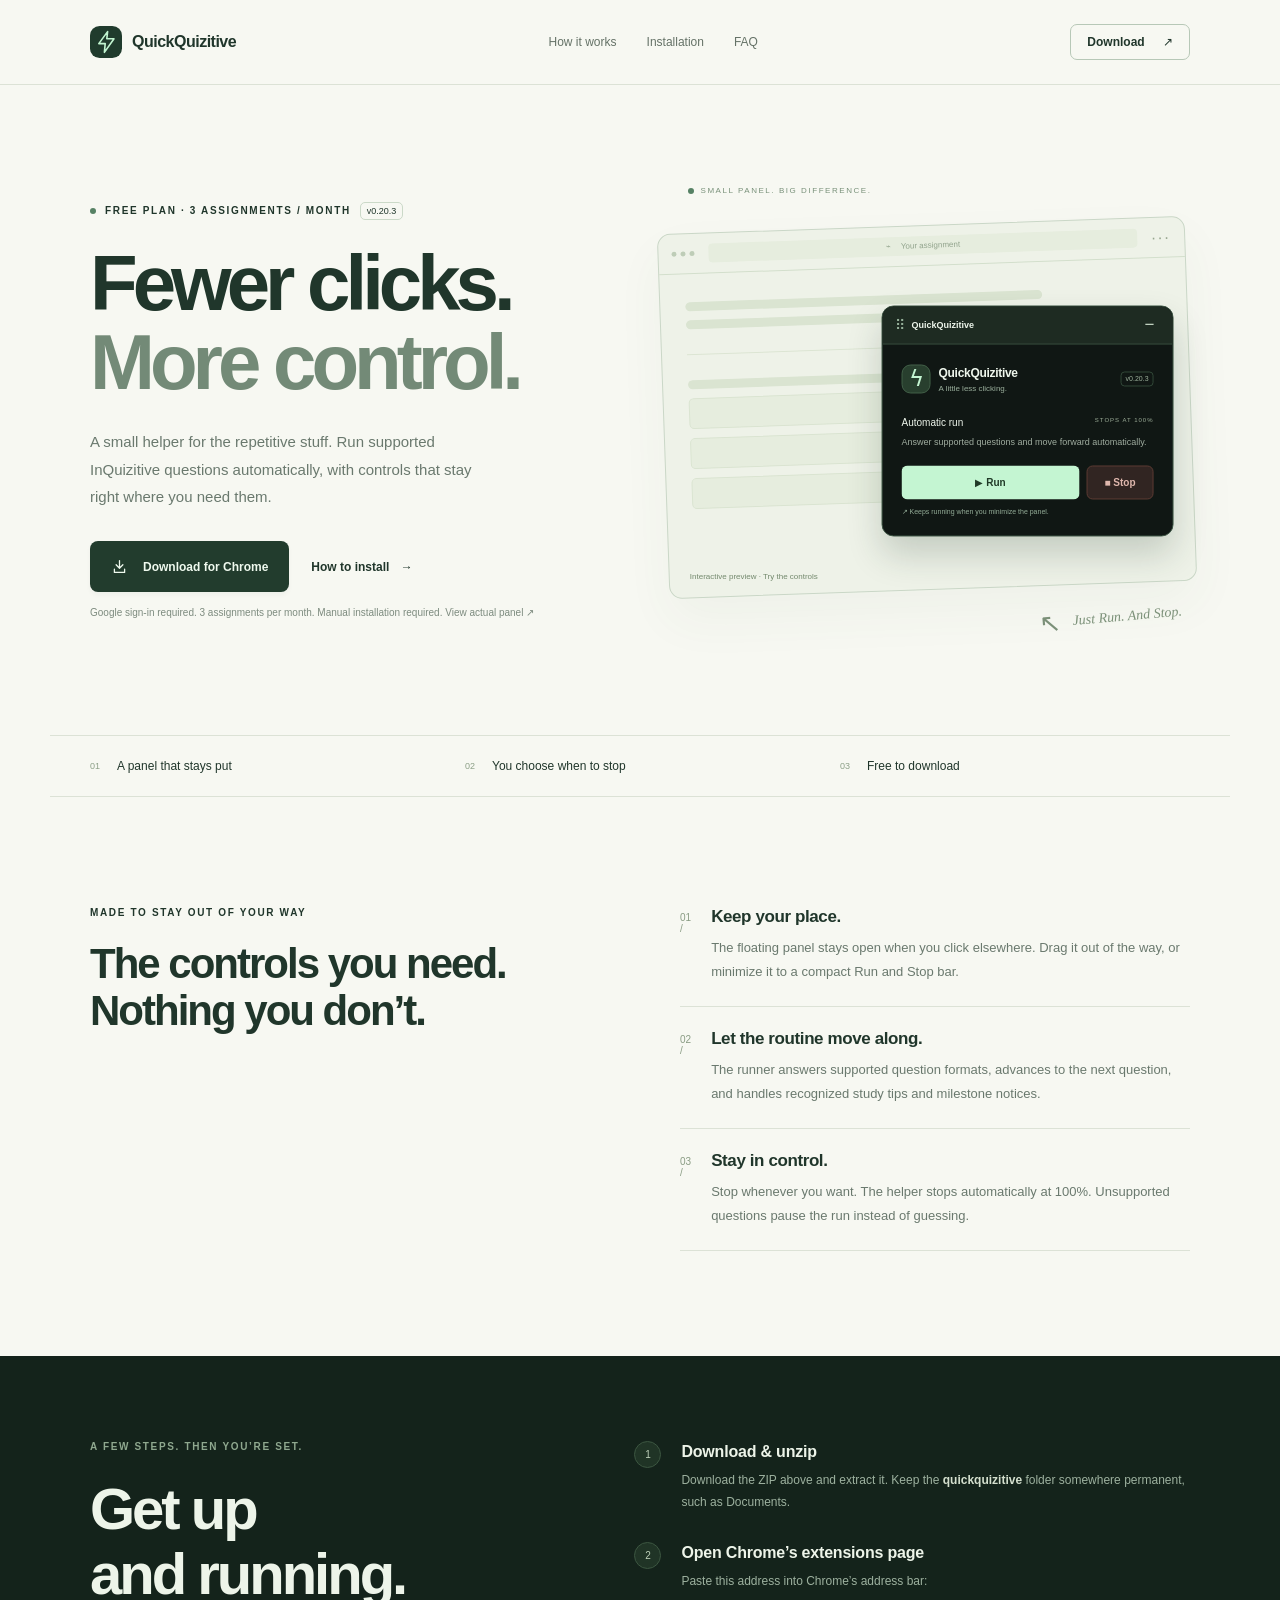
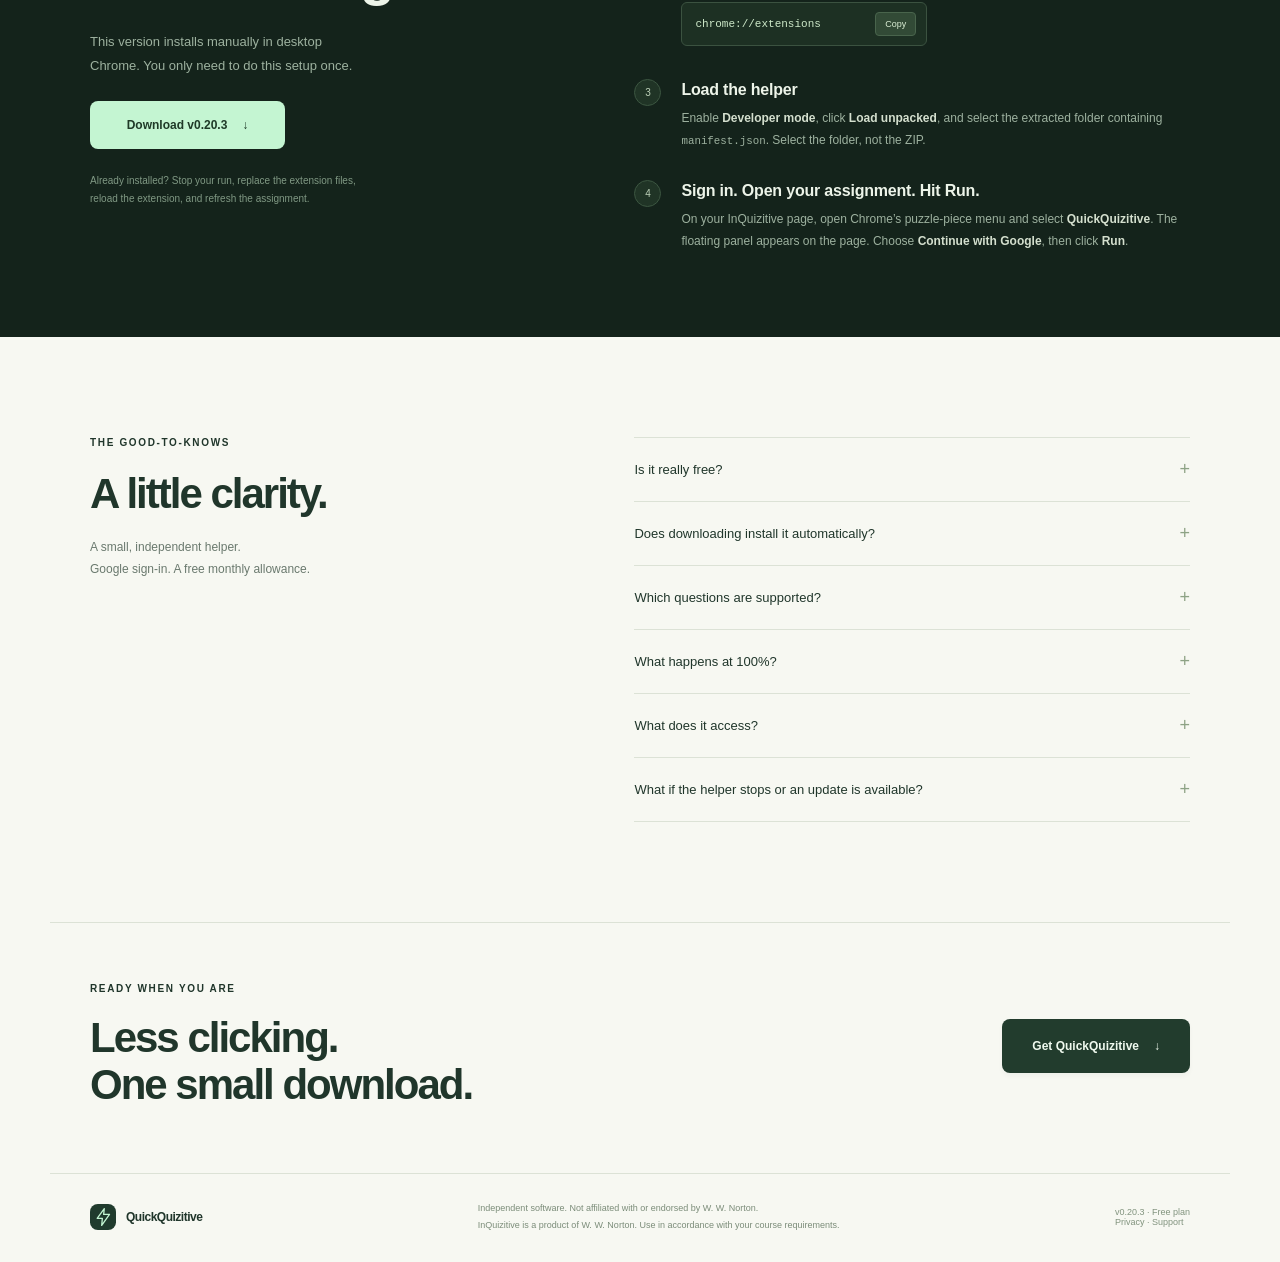
==== index.html @ c3310c5f "Release QuickQuizitive v0.20.3 Add validated ordering-question support, including shuffled IDs, repe" ====
<!doctype html>
<html lang="en">
<head>
<meta charset="utf-8"><meta name="viewport" content="width=device-width,initial-scale=1">
<title>QuickQuizitive — Fewer clicks. More control.</title>
<meta name="description" content="A free Chrome extension with a movable Run and Stop panel for supported InQuizitive questions. Download QuickQuizitive and follow the installation guide.">
<link rel="icon" href="mark.svg" type="image/svg+xml"><link rel="stylesheet" href="style.css"><script src="app.js" defer></script>
</head>
<body>
<header class="nav-wrap"><nav class="nav" aria-label="Main navigation"><a class="brand" href="#"><img src="mark.svg" width="32" height="32" alt=""><span>QuickQuizitive</span></a><div class="nav-links"><a href="#how-it-works">How it works</a><a href="#install">Installation</a><a href="#faq">FAQ</a></div><a class="nav-download" href="quickquizitive-v0.20.3.zip" download>Download <span aria-hidden="true">↗</span></a></nav></header>
<main>
<section class="hero shell">
<div class="hero-copy"><div class="eyebrow"><span class="dot"></span> FREE PLAN · 3 ASSIGNMENTS / MONTH <span class="pill">v0.20.3</span></div><h1>Fewer clicks.<br><span>More control.</span></h1><p class="lead">A small helper for the repetitive stuff. Run supported InQuizitive questions automatically, with controls that stay right where you need them.</p><div class="hero-actions"><a class="button dark" href="quickquizitive-v0.20.3.zip" download><svg viewBox="0 0 20 20" aria-hidden="true"><path d="M10 3v9m-4-4 4 4 4-4M4 13v4h12v-4"/></svg>Download for Chrome</a><a class="text-link" href="#install">How to install <span aria-hidden="true">→</span></a></div><p class="micro">Google sign-in required. 3 assignments per month. Manual installation required. <a href="helper-panel.png" target="_blank" rel="noopener">View actual panel ↗</a></p></div>
<div class="hero-art"><div class="orbit-label"><span class="dot"></span> SMALL PANEL. BIG DIFFERENCE.</div><div class="browser-demo"><div class="browser-bar"><div class="traffic"><i></i><i></i><i></i></div><div class="address"><span aria-hidden="true">⌁</span> Your assignment</div><span class="browser-menu" aria-hidden="true">···</span></div><div class="demo-page" aria-hidden="true"><span class="skeleton wide"></span><span class="skeleton short"></span><div class="demo-rule"></div><span class="skeleton mid"></span><div class="answer-line"></div><div class="answer-line"></div><div class="answer-line short-answer"></div></div><section class="helper-demo" aria-label="Interactive interface preview"><div class="helper-bar"><span class="grip" aria-hidden="true">⠿</span><span>QuickQuizitive</span><button id="demo-minimize" aria-label="Minimize preview" aria-expanded="true">−</button></div><div class="demo-content"><div class="helper-brand"><span class="lightning" aria-hidden="true">ϟ</span><div><strong>QuickQuizitive</strong><small>A little less clicking.</small></div><span class="demo-version">v0.20.3</span></div><div class="demo-detail"><div class="helper-label">Automatic run <span>STOPS AT 100%</span></div><p>Answer supported questions and move forward automatically.</p></div><div class="demo-buttons"><button id="demo-run">▶ Run</button><button id="demo-stop">■ Stop</button></div><p class="demo-detail helper-note">↗ Keeps running when you minimize the panel.</p></div></section><div class="demo-caption" id="demo-message" role="status" aria-live="polite">Interactive preview · Try the controls</div></div><div class="annotation"><span aria-hidden="true">↖</span> Just Run. And Stop.</div></div>
</section>
<section class="benefit-strip shell" aria-label="At a glance"><div><span>01</span> A panel that stays put</div><div><span>02</span> You choose when to stop</div><div><span>03</span> Free to download</div></section>
<section class="story shell" id="how-it-works"><div class="section-intro"><p class="eyebrow">MADE TO STAY OUT OF YOUR WAY</p><h2>The controls you need.<br>Nothing you don’t.</h2></div><div class="feature-list"><article><div class="feature-num">01 /</div><div><h3>Keep your place.</h3><p>The floating panel stays open when you click elsewhere. Drag it out of the way, or minimize it to a compact Run and Stop bar.</p></div></article><article><div class="feature-num">02 /</div><div><h3>Let the routine move along.</h3><p>The runner answers supported question formats, advances to the next question, and handles recognized study tips and milestone notices.</p></div></article><article><div class="feature-num">03 /</div><div><h3>Stay in control.</h3><p>Stop whenever you want. The helper stops automatically at 100%. Unsupported questions pause the run instead of guessing.</p></div></article></div></section>
<section class="install-band" id="install"><div class="shell install-layout"><div class="install-intro"><p class="eyebrow">A FEW STEPS. THEN YOU’RE SET.</p><h2>Get up<br>and running.</h2><p>This version installs manually in desktop Chrome. You only need to do this setup once.</p><a class="button mint" href="quickquizitive-v0.20.3.zip" download>Download v0.20.3 <span aria-hidden="true">↓</span></a><div class="install-note">Already installed? Stop your run, replace the extension files, reload the extension, and refresh the assignment.</div></div><ol class="steps"><li><span class="step-number">1</span><div><h3>Download & unzip</h3><p>Download the ZIP above and extract it. Keep the <strong>quickquizitive</strong> folder somewhere permanent, such as Documents.</p></div></li><li><span class="step-number">2</span><div><h3>Open Chrome’s extensions page</h3><p>Paste this address into Chrome’s address bar:</p><div class="copy-field"><code>chrome://extensions</code><button id="copy-address" aria-label="Copy Chrome extensions address">Copy</button></div><span id="copy-result" class="copy-result" role="status" aria-live="polite"></span></div></li><li><span class="step-number">3</span><div><h3>Load the helper</h3><p>Enable <strong>Developer mode</strong>, click <strong>Load unpacked</strong>, and select the extracted folder containing <code>manifest.json</code>. Select the folder, not the ZIP.</p></div></li><li><span class="step-number">4</span><div><h3>Sign in. Open your assignment. Hit Run.</h3><p>On your InQuizitive page, open Chrome’s puzzle-piece menu and select <strong>QuickQuizitive</strong>. The floating panel appears on the page. Choose <strong>Continue with Google</strong>, then click <strong>Run</strong>.</p></div></li></ol></div></section>
<section class="faq shell" id="faq"><div><p class="eyebrow">THE GOOD-TO-KNOWS</p><h2>A little clarity.</h2><p class="faq-aside">A small, independent helper.<br>Google sign-in. A free monthly allowance.</p></div><div class="faq-items"><details><summary>Is it really free?<span>+</span></summary><p>The free plan includes 3 distinct assignments per UTC calendar month. Sign in with Google to use it. Restarting the same authorized assignment within that month does not consume another use. No AI API key is required.</p></details><details><summary>Does downloading install it automatically?<span>+</span></summary><p>No. This is a manual installation, not a Chrome Web Store listing. Follow the four steps above. Downloading the ZIP alone does not install or run it.</p></details><details><summary>Which questions are supported?<span>+</span></summary><p>The helper supports observed multiple-choice, True/False, dropdown, correct/incorrect card, matching, image-hotspot, passage-selection, and ordering formats. It has been tested on parts of two InQuizitive assignments; compatibility with every course or activity is not guaranteed. Unsupported formats stop the run.</p></details><details><summary>What happens at 100%?<span>+</span></summary><p>The runner stops automatically when the assignment displays 100%. Starting an already-completed assignment does not consume an allowance.</p></details><details><summary>What does it access?<span>+</span></summary><p>The extension reads question data and uses controls on the active InQuizitive page. It does not send course content to an external AI service, directly modify scores, or alter recorded timing. Google and Supabase handle sign-in and assignment allowances. Only account/session information and assignment identifiers are needed by the backend; Norton passwords and question content are not sent to it. See our <a href="privacy.html">privacy policy</a>.</p></details><details><summary>What if the helper stops or an update is available?<span>+</span></summary><p>Unsupported questions, unfamiliar dialogs, lost points, or a progress timeout stop the runner. You can continue manually. The panel checks for new releases and links to the download page. ZIP updates remain manual: download the new package, replace the extension files, reload QuickQuizitive at <code>chrome://extensions</code>, and refresh the assignment.</p></details></div></section>
<section class="closing shell"><div><p class="eyebrow">READY WHEN YOU ARE</p><h2>Less clicking.<br>One small download.</h2></div><a class="button dark" href="quickquizitive-v0.20.3.zip" download>Get QuickQuizitive <span aria-hidden="true">↓</span></a></section>
</main>
<footer class="footer shell"><a class="brand" href="#"><img src="mark.svg" width="26" height="26" alt=""><span>QuickQuizitive</span></a><p>Independent software. Not affiliated with or endorsed by W. W. Norton.<br>InQuizitive is a product of W. W. Norton. Use in accordance with your course requirements.</p><span>v0.20.3 · Free plan<br><a href="privacy.html">Privacy</a> · <a href="support.html">Support</a></span></footer>
</body></html>
---- style.css ----
:root{--paper:#f7f8f2;--ink:#20362b;--muted:#6a796e;--mint:#c4f5d2;--line:#dce2d6;--night:#14231b;font-family:-apple-system,BlinkMacSystemFont,"Segoe UI",sans-serif;font-synthesis:none;color:var(--ink);background:var(--paper);scroll-behavior:smooth}*{box-sizing:border-box}body{margin:0}a{color:inherit;text-decoration:none}button{font:inherit}button,a,summary{-webkit-tap-highlight-color:transparent}button:focus-visible,a:focus-visible,summary:focus-visible{outline:3px solid #529a70;outline-offset:5px}button{cursor:pointer}h1,h2,h3,p{margin:0}img{max-width:100%}.shell{max-width:1180px;padding-left:40px;padding-right:40px;margin:auto}.nav-wrap{border-bottom:1px solid var(--line)}.nav{max-width:1180px;margin:auto;padding:24px 40px;display:flex;align-items:center;justify-content:space-between;gap:28px}.brand{display:flex;align-items:center;gap:10px;font-size:16px;font-weight:650;letter-spacing:-.5px}.nav-links{display:flex;gap:30px;font-size:12px;color:#657267}.nav-links a:hover{color:var(--ink)}.nav-download{font-size:12px;font-weight:600;border:1px solid #b7c8b7;border-radius:7px;padding:10px 16px}.nav-download span{padding-left:15px}.hero{display:grid;grid-template-columns:1fr 1fr;gap:45px;padding-top:85px;padding-bottom:85px;align-items:center;min-height:650px}.eyebrow{font-size:10px;font-weight:650;letter-spacing:1.65px;display:flex;gap:9px;align-items:center}.dot{width:6px;height:6px;background:#568164;border-radius:50%;display:inline-block;flex-shrink:0}.pill{letter-spacing:0;font-size:9px;border:1px solid #cbd9c8;padding:3px 6px;border-radius:5px;font-weight:500}h1{font-size:clamp(55px,6.1vw,78px);line-height:1.02;letter-spacing:-5px;font-weight:570;margin-top:24px}h1>span{color:#738a77}.lead{font-size:15px;color:var(--muted);line-height:1.85;max-width:390px;margin-top:25px}.hero-actions{display:flex;align-items:center;gap:22px;flex-wrap:wrap;margin-top:30px}.button{display:inline-flex;justify-content:center;align-items:center;gap:15px;padding:17px 21px;border-radius:8px;font-size:12px;font-weight:600;transition:transform .15s,background .15s;white-space:nowrap}.button:hover{transform:translateY(-2px)}.dark{background:#223c2d;color:#eff9ee;box-shadow:0 3px 5px #1c392a0a}.dark:hover{background:#34543f}.mint{background:var(--mint);color:#1f3a28}.mint:hover{background:#deffe7}.button svg{width:17px;height:17px;fill:none;stroke:currentColor;stroke-width:1.5;stroke-linecap:round;stroke-linejoin:round}.text-link{font-size:12px;font-weight:550}.text-link span{margin-left:8px}.micro{font-size:10px;color:#7d8b7f;margin-top:15px}.hero-art{position:relative;padding:39px 0 44px}.orbit-label{font-size:8px;letter-spacing:1.55px;display:flex;align-items:center;gap:7px;position:absolute;top:0;left:25px;color:#79917a}.browser-demo{height:365px;border:1px solid #cad7c7;border-radius:13px;background:#eef2e8;position:relative;box-shadow:0 22px 50px #45623d0c;transform:rotate(-2deg)}.browser-bar{height:40px;border-bottom:1px solid #d3dfcc;display:flex;align-items:center;padding:0 13px;gap:14px}.traffic{display:flex;gap:4px}.traffic i{width:5px;height:5px;border-radius:50%;background:#becdb7}.address{font-size:8px;color:#91a38c;background:#e6edde;padding:5px 30px;border-radius:4px;flex:1;text-align:center}.address span{margin-right:8px}.browser-menu{color:#96a58e;letter-spacing:2px}.demo-page{padding:28px 25px}.skeleton{display:block;height:9px;border-radius:5px;background:#dae4d1;margin-bottom:9px}.wide{width:75%}.short{width:45%}.mid{width:65%}.demo-rule{height:1px;background:#dce5d3;margin:25px 0}.answer-line{height:31px;width:90%;border:1px solid #dae4d1;background:#e6edde;border-radius:5px;margin-top:9px}.short-answer{width:68%}.helper-demo{position:absolute;top:83px;right:17px;width:292px;background:#101714;border:1px solid #3e5645;border-radius:12px;color:#eef6ec;box-shadow:0 18px 35px #1c352633;transform:rotate(2deg);overflow:hidden;transition:width .2s}.helper-bar{display:flex;align-items:center;gap:7px;padding:9px 12px;font-size:9px;background:#1e2b22;border-bottom:1px solid #34483a}.grip{color:#94ae98;font-size:14px}.helper-bar>span:nth-child(2){flex:1;font-weight:550}.helper-bar button{background:none;border:0;color:#c7d8c7;font-size:17px;line-height:1}.demo-content{padding:19px}.helper-brand{display:flex;align-items:center;gap:8px}.lightning{font-size:23px;font-style:italic;display:grid;place-items:center;width:29px;height:29px;border:1px solid #426048;background:#283f2e;color:var(--mint);border-radius:9px}.helper-brand strong{font-size:12px;letter-spacing:-.3px}.helper-brand small{display:block;font-size:8px;color:#9aaf9c;margin-top:3px}.demo-version{font-size:7px;color:#9db19c;border:1px solid #314737;padding:3px 4px;border-radius:4px;margin-left:auto}.helper-label{font-size:10px;display:flex;justify-content:space-between;margin-top:24px}.helper-label>span{color:#9eaf9a;font-size:6px;letter-spacing:1px}.demo-detail p{font-size:9px;color:#9fac9f;line-height:1.7;margin:7px 0 15px}.demo-buttons{display:flex;gap:7px;margin-top:14px}.demo-buttons button{border-radius:6px;height:34px;font-size:10px;font-weight:600;border:1px solid transparent}.demo-buttons button:first-child{background:var(--mint);color:#203a27;flex:1}.demo-buttons button:last-child{background:#312522;border-color:#5c3b33;color:#dfb7ad;width:67px}.helper-note{font-size:7px;color:#93ac97;margin-top:9px}.demo-caption{position:absolute;bottom:14px;left:20px;font-size:8px;color:#73896d;transform:rotate(2deg)}.running .lightning{box-shadow:0 0 0 4px #b9f5ca16}.minimized{width:220px}.minimized .helper-brand,.minimized .demo-detail{display:none}.minimized .demo-content{padding:10px}.minimized .demo-buttons{margin-top:0}.annotation{position:absolute;bottom:0;right:8px;font-family:Georgia,serif;font-style:italic;color:#7b9078;font-size:14px;transform:rotate(-5deg)}.annotation span{display:inline-block;font-size:26px;margin-right:8px;vertical-align:middle}.benefit-strip{display:grid;grid-template-columns:repeat(3,1fr);border-top:1px solid var(--line);border-bottom:1px solid var(--line);padding-top:23px;padding-bottom:23px;gap:25px}.benefit-strip>div{font-size:12px;display:flex;gap:17px;align-items:center}.benefit-strip span{font-size:9px;color:#8da088;font-variant-numeric:tabular-nums}.story{padding-top:110px;padding-bottom:105px;display:grid;grid-template-columns:1fr 1fr;gap:80px}h2{font-size:42px;font-weight:550;line-height:1.12;letter-spacing:-2px}.section-intro h2{margin-top:22px}.feature-list article{display:flex;gap:20px;padding:22px 0;border-bottom:1px solid var(--line)}.feature-list article:first-child{padding-top:0}.feature-num{font-size:10px;color:#8a9c84;padding-top:5px}.feature-list h3{font-size:17px;font-weight:550;letter-spacing:-.4px}.feature-list p{font-size:13px;line-height:1.85;color:var(--muted);margin-top:9px}.install-band{background:var(--night);color:#edf4e9}.install-layout{display:grid;grid-template-columns:1fr 1.25fr;gap:100px;padding-top:85px;padding-bottom:85px}.install-intro .eyebrow{color:#8fa88f}.install-intro h2{font-size:58px;letter-spacing:-3px;margin-top:25px}.install-intro>p:not(.eyebrow){font-size:13px;line-height:1.85;color:#9db19f;margin:23px 0;max-width:285px}.install-intro .button{min-width:195px}.install-note{max-width:285px;color:#809984;font-size:10px;line-height:1.8;margin-top:23px}.steps{list-style:none;padding:0;margin:0;display:flex;flex-direction:column;gap:28px}.steps li{display:flex;gap:20px}.step-number{font-size:10px;border:1px solid #3c5641;background:#203426;border-radius:50%;width:27px;height:27px;display:grid;place-items:center;flex-shrink:0;color:#bdd1b9}.steps h3{font-size:16px;font-weight:550;letter-spacing:-.2px;padding-top:2px}.steps p{font-size:12px;color:#9db19f;line-height:1.85;margin-top:8px}.steps strong{color:#d4dfce;font-weight:550}code{font-family:ui-monospace,Menlo,monospace;font-size:.9em}.copy-field{display:flex;align-items:center;justify-content:space-between;gap:10px;padding:9px 10px 9px 13px;border:1px solid #3b5240;background:#1d3023;border-radius:6px;margin-top:10px}.copy-field code{font-size:11px;color:#cee9c9}.copy-field button{font-size:9px;background:#324a36;color:#daedd4;border:1px solid #49644c;border-radius:4px;padding:6px 9px}.copy-result{display:block;font-size:10px;color:#b6cfae;line-height:1.6;margin-top:5px}.faq{padding-top:100px;padding-bottom:100px;display:grid;grid-template-columns:1fr 1.25fr;gap:100px}.faq h2{margin-top:22px}.faq-aside{font-size:12px;color:var(--muted);line-height:1.8;margin-top:20px}.faq-items details{border-bottom:1px solid var(--line)}.faq-items details:first-child{border-top:1px solid var(--line)}.faq-items summary{padding:21px 0;cursor:pointer;list-style:none;font-size:13px;display:flex;justify-content:space-between;align-items:center;gap:20px}.faq-items summary::-webkit-details-marker{display:none}.faq-items summary span{font-size:18px;color:#8da285;transition:transform .2s}.faq-items details[open] summary span{transform:rotate(45deg)}.faq-items details>p{font-size:12px;line-height:1.9;color:var(--muted);padding-bottom:22px}.closing{border-top:1px solid var(--line);padding-top:60px;padding-bottom:65px;display:flex;align-items:center;justify-content:space-between;gap:35px}.closing h2{margin-top:20px}.closing .button{padding:20px 30px}.footer{border-top:1px solid var(--line);padding-top:26px;padding-bottom:30px;display:flex;justify-content:space-between;gap:25px;align-items:center}.footer .brand{font-size:12px;white-space:nowrap}.footer p{font-size:9px;line-height:1.8;color:#7b8c79}.footer>span{font-size:9px;color:#81937e;white-space:nowrap}@media(min-width:1400px){.hero{padding-top:105px;padding-bottom:105px}}@media(max-width:900px){.shell,.nav{padding-left:25px;padding-right:25px}.hero{gap:28px}.hero-actions{gap:15px}.lead{font-size:14px}h1{font-size:60px;letter-spacing:-3.5px}.hero-art{transform:scale(.95);transform-origin:center}.story,.faq,.install-layout{gap:45px}h2{font-size:36px}.helper-demo{right:10px;width:270px}.footer{flex-wrap:wrap}.footer p{order:3;width:100%}.nav-links{gap:18px}}@media(max-width:680px){.nav{padding-top:18px;padding-bottom:18px}.brand{font-size:14px}.nav-links{display:none}.nav-download{padding:9px 12px}.hero{grid-template-columns:1fr;padding-top:50px;padding-bottom:45px;gap:40px;min-height:0}.hero-copy{max-width:480px}h1{font-size:64px}.lead{max-width:410px}.hero-art{transform:none;max-width:460px;width:100%;margin:auto}.browser-demo{height:350px}.helper-demo{width:280px}.benefit-strip{grid-template-columns:1fr;gap:16px;padding-top:23px;padding-bottom:23px}.story,.faq,.install-layout{grid-template-columns:1fr;gap:40px}.story,.faq{padding-top:65px;padding-bottom:65px}.install-layout{padding-top:60px;padding-bottom:60px}.install-intro h2{font-size:48px}.install-intro>p:not(.eyebrow){max-width:420px}.install-note{max-width:420px}.steps{gap:28px}.faq-aside{display:none}.closing{flex-direction:column;align-items:flex-start;padding-top:50px;padding-bottom:50px}.footer{padding-top:24px;padding-bottom:24px}.footer>span{margin-left:auto}.eyebrow{font-size:9px;letter-spacing:1.2px}.hero-actions .button{padding:16px 18px}.micro{line-height:1.8}.section-intro h2{font-size:38px}}@media(max-width:370px){.shell,.nav{padding-left:20px;padding-right:20px}h1{font-size:56px}.helper-demo{width:260px;right:5px}.hero-actions{align-items:flex-start;flex-direction:column;gap:18px}.address{padding-left:5px;padding-right:5px}.brand{gap:7px;font-size:12px}}@media(prefers-reduced-motion:reduce){:root{scroll-behavior:auto}*{transition:none!important}}
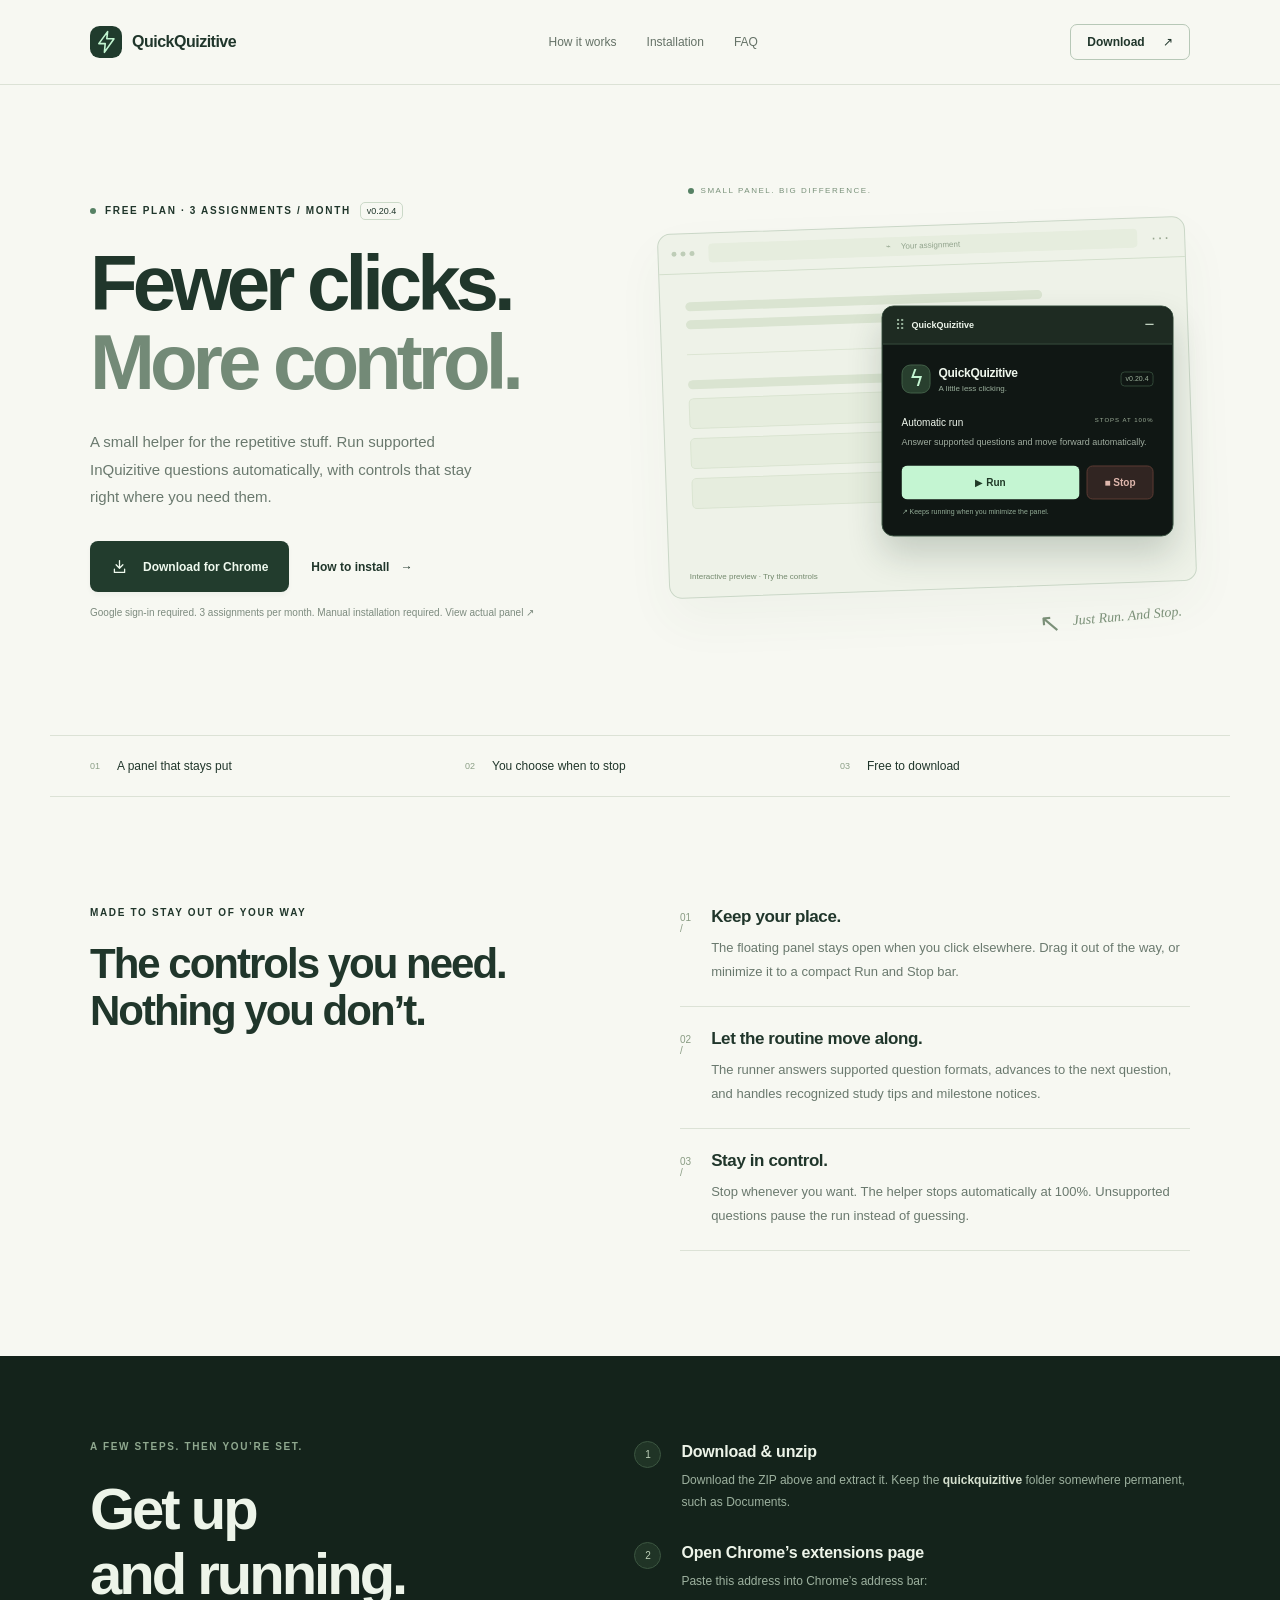
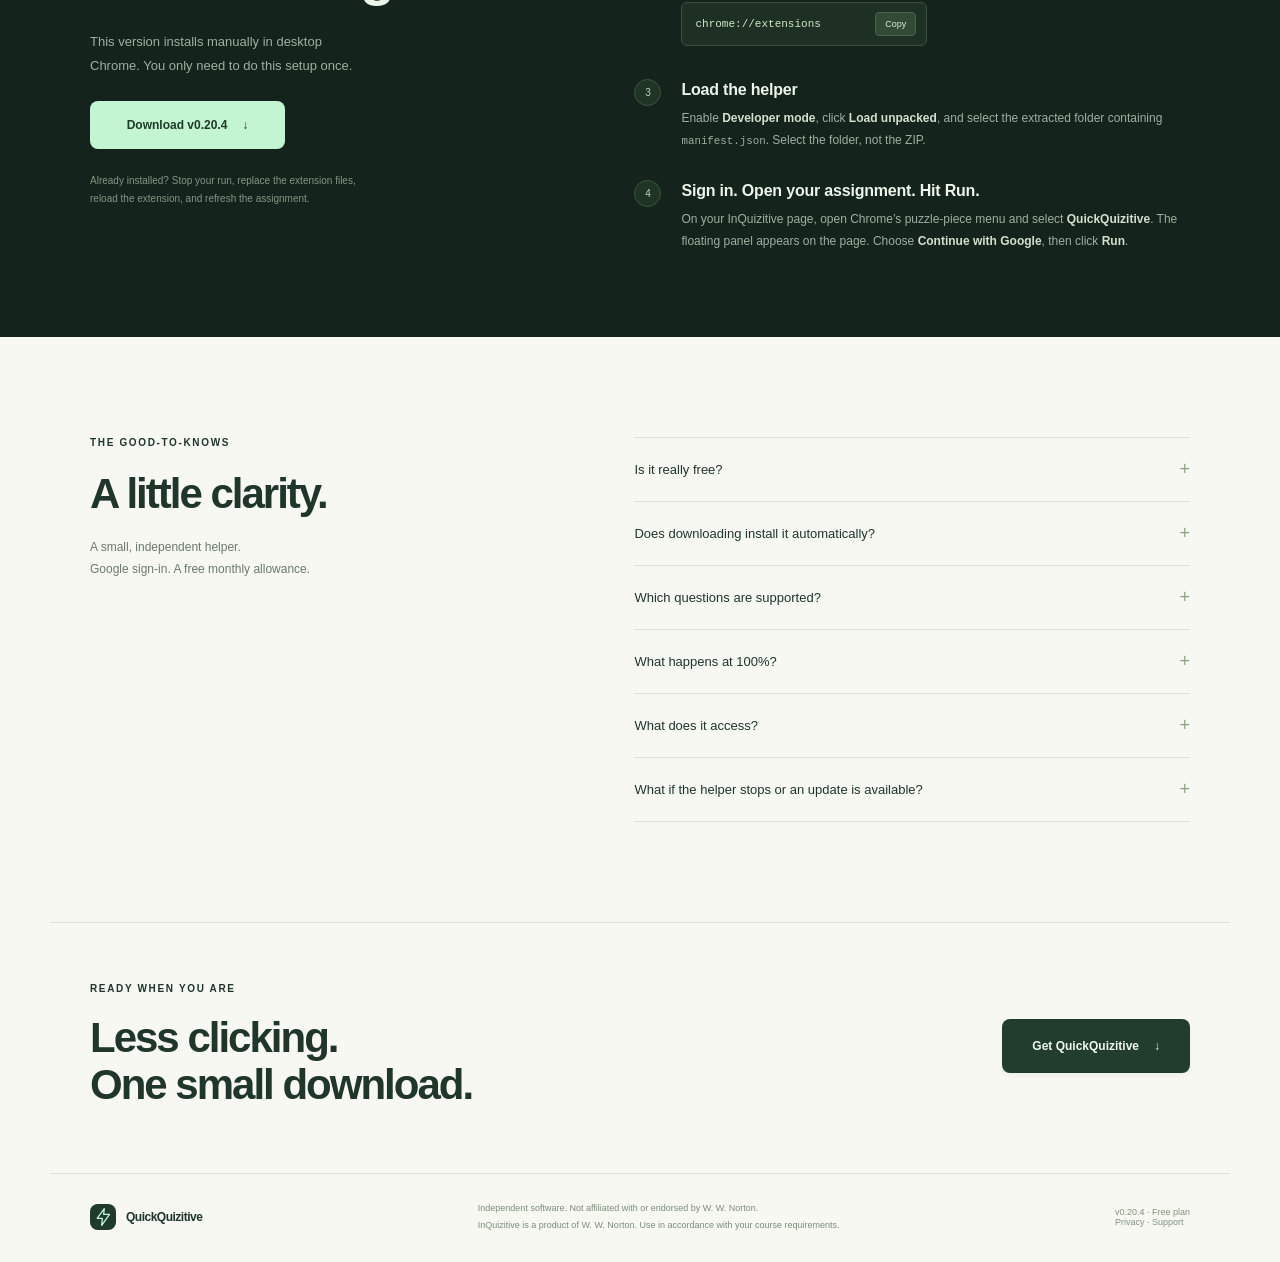
==== commit 6f8e557e: "Release QuickQuizitive v0.20.4 Support diagram drag/drop with multiple labels per region and multipl" ====
--- a/index.html
+++ b/index.html
@@ -7,17 +7,17 @@
 <link rel="icon" href="mark.svg" type="image/svg+xml"><link rel="stylesheet" href="style.css"><script src="app.js" defer></script>
 </head>
 <body>
-<header class="nav-wrap"><nav class="nav" aria-label="Main navigation"><a class="brand" href="#"><img src="mark.svg" width="32" height="32" alt=""><span>QuickQuizitive</span></a><div class="nav-links"><a href="#how-it-works">How it works</a><a href="#install">Installation</a><a href="#faq">FAQ</a></div><a class="nav-download" href="quickquizitive-v0.20.3.zip" download>Download <span aria-hidden="true">↗</span></a></nav></header>
+<header class="nav-wrap"><nav class="nav" aria-label="Main navigation"><a class="brand" href="#"><img src="mark.svg" width="32" height="32" alt=""><span>QuickQuizitive</span></a><div class="nav-links"><a href="#how-it-works">How it works</a><a href="#install">Installation</a><a href="#faq">FAQ</a></div><a class="nav-download" href="quickquizitive-v0.20.4.zip" download>Download <span aria-hidden="true">↗</span></a></nav></header>
 <main>
 <section class="hero shell">
-<div class="hero-copy"><div class="eyebrow"><span class="dot"></span> FREE PLAN · 3 ASSIGNMENTS / MONTH <span class="pill">v0.20.3</span></div><h1>Fewer clicks.<br><span>More control.</span></h1><p class="lead">A small helper for the repetitive stuff. Run supported InQuizitive questions automatically, with controls that stay right where you need them.</p><div class="hero-actions"><a class="button dark" href="quickquizitive-v0.20.3.zip" download><svg viewBox="0 0 20 20" aria-hidden="true"><path d="M10 3v9m-4-4 4 4 4-4M4 13v4h12v-4"/></svg>Download for Chrome</a><a class="text-link" href="#install">How to install <span aria-hidden="true">→</span></a></div><p class="micro">Google sign-in required. 3 assignments per month. Manual installation required. <a href="helper-panel.png" target="_blank" rel="noopener">View actual panel ↗</a></p></div>
-<div class="hero-art"><div class="orbit-label"><span class="dot"></span> SMALL PANEL. BIG DIFFERENCE.</div><div class="browser-demo"><div class="browser-bar"><div class="traffic"><i></i><i></i><i></i></div><div class="address"><span aria-hidden="true">⌁</span> Your assignment</div><span class="browser-menu" aria-hidden="true">···</span></div><div class="demo-page" aria-hidden="true"><span class="skeleton wide"></span><span class="skeleton short"></span><div class="demo-rule"></div><span class="skeleton mid"></span><div class="answer-line"></div><div class="answer-line"></div><div class="answer-line short-answer"></div></div><section class="helper-demo" aria-label="Interactive interface preview"><div class="helper-bar"><span class="grip" aria-hidden="true">⠿</span><span>QuickQuizitive</span><button id="demo-minimize" aria-label="Minimize preview" aria-expanded="true">−</button></div><div class="demo-content"><div class="helper-brand"><span class="lightning" aria-hidden="true">ϟ</span><div><strong>QuickQuizitive</strong><small>A little less clicking.</small></div><span class="demo-version">v0.20.3</span></div><div class="demo-detail"><div class="helper-label">Automatic run <span>STOPS AT 100%</span></div><p>Answer supported questions and move forward automatically.</p></div><div class="demo-buttons"><button id="demo-run">▶ Run</button><button id="demo-stop">■ Stop</button></div><p class="demo-detail helper-note">↗ Keeps running when you minimize the panel.</p></div></section><div class="demo-caption" id="demo-message" role="status" aria-live="polite">Interactive preview · Try the controls</div></div><div class="annotation"><span aria-hidden="true">↖</span> Just Run. And Stop.</div></div>
+<div class="hero-copy"><div class="eyebrow"><span class="dot"></span> FREE PLAN · 3 ASSIGNMENTS / MONTH <span class="pill">v0.20.4</span></div><h1>Fewer clicks.<br><span>More control.</span></h1><p class="lead">A small helper for the repetitive stuff. Run supported InQuizitive questions automatically, with controls that stay right where you need them.</p><div class="hero-actions"><a class="button dark" href="quickquizitive-v0.20.4.zip" download><svg viewBox="0 0 20 20" aria-hidden="true"><path d="M10 3v9m-4-4 4 4 4-4M4 13v4h12v-4"/></svg>Download for Chrome</a><a class="text-link" href="#install">How to install <span aria-hidden="true">→</span></a></div><p class="micro">Google sign-in required. 3 assignments per month. Manual installation required. <a href="helper-panel.png" target="_blank" rel="noopener">View actual panel ↗</a></p></div>
+<div class="hero-art"><div class="orbit-label"><span class="dot"></span> SMALL PANEL. BIG DIFFERENCE.</div><div class="browser-demo"><div class="browser-bar"><div class="traffic"><i></i><i></i><i></i></div><div class="address"><span aria-hidden="true">⌁</span> Your assignment</div><span class="browser-menu" aria-hidden="true">···</span></div><div class="demo-page" aria-hidden="true"><span class="skeleton wide"></span><span class="skeleton short"></span><div class="demo-rule"></div><span class="skeleton mid"></span><div class="answer-line"></div><div class="answer-line"></div><div class="answer-line short-answer"></div></div><section class="helper-demo" aria-label="Interactive interface preview"><div class="helper-bar"><span class="grip" aria-hidden="true">⠿</span><span>QuickQuizitive</span><button id="demo-minimize" aria-label="Minimize preview" aria-expanded="true">−</button></div><div class="demo-content"><div class="helper-brand"><span class="lightning" aria-hidden="true">ϟ</span><div><strong>QuickQuizitive</strong><small>A little less clicking.</small></div><span class="demo-version">v0.20.4</span></div><div class="demo-detail"><div class="helper-label">Automatic run <span>STOPS AT 100%</span></div><p>Answer supported questions and move forward automatically.</p></div><div class="demo-buttons"><button id="demo-run">▶ Run</button><button id="demo-stop">■ Stop</button></div><p class="demo-detail helper-note">↗ Keeps running when you minimize the panel.</p></div></section><div class="demo-caption" id="demo-message" role="status" aria-live="polite">Interactive preview · Try the controls</div></div><div class="annotation"><span aria-hidden="true">↖</span> Just Run. And Stop.</div></div>
 </section>
 <section class="benefit-strip shell" aria-label="At a glance"><div><span>01</span> A panel that stays put</div><div><span>02</span> You choose when to stop</div><div><span>03</span> Free to download</div></section>
 <section class="story shell" id="how-it-works"><div class="section-intro"><p class="eyebrow">MADE TO STAY OUT OF YOUR WAY</p><h2>The controls you need.<br>Nothing you don’t.</h2></div><div class="feature-list"><article><div class="feature-num">01 /</div><div><h3>Keep your place.</h3><p>The floating panel stays open when you click elsewhere. Drag it out of the way, or minimize it to a compact Run and Stop bar.</p></div></article><article><div class="feature-num">02 /</div><div><h3>Let the routine move along.</h3><p>The runner answers supported question formats, advances to the next question, and handles recognized study tips and milestone notices.</p></div></article><article><div class="feature-num">03 /</div><div><h3>Stay in control.</h3><p>Stop whenever you want. The helper stops automatically at 100%. Unsupported questions pause the run instead of guessing.</p></div></article></div></section>
-<section class="install-band" id="install"><div class="shell install-layout"><div class="install-intro"><p class="eyebrow">A FEW STEPS. THEN YOU’RE SET.</p><h2>Get up<br>and running.</h2><p>This version installs manually in desktop Chrome. You only need to do this setup once.</p><a class="button mint" href="quickquizitive-v0.20.3.zip" download>Download v0.20.3 <span aria-hidden="true">↓</span></a><div class="install-note">Already installed? Stop your run, replace the extension files, reload the extension, and refresh the assignment.</div></div><ol class="steps"><li><span class="step-number">1</span><div><h3>Download & unzip</h3><p>Download the ZIP above and extract it. Keep the <strong>quickquizitive</strong> folder somewhere permanent, such as Documents.</p></div></li><li><span class="step-number">2</span><div><h3>Open Chrome’s extensions page</h3><p>Paste this address into Chrome’s address bar:</p><div class="copy-field"><code>chrome://extensions</code><button id="copy-address" aria-label="Copy Chrome extensions address">Copy</button></div><span id="copy-result" class="copy-result" role="status" aria-live="polite"></span></div></li><li><span class="step-number">3</span><div><h3>Load the helper</h3><p>Enable <strong>Developer mode</strong>, click <strong>Load unpacked</strong>, and select the extracted folder containing <code>manifest.json</code>. Select the folder, not the ZIP.</p></div></li><li><span class="step-number">4</span><div><h3>Sign in. Open your assignment. Hit Run.</h3><p>On your InQuizitive page, open Chrome’s puzzle-piece menu and select <strong>QuickQuizitive</strong>. The floating panel appears on the page. Choose <strong>Continue with Google</strong>, then click <strong>Run</strong>.</p></div></li></ol></div></section>
-<section class="faq shell" id="faq"><div><p class="eyebrow">THE GOOD-TO-KNOWS</p><h2>A little clarity.</h2><p class="faq-aside">A small, independent helper.<br>Google sign-in. A free monthly allowance.</p></div><div class="faq-items"><details><summary>Is it really free?<span>+</span></summary><p>The free plan includes 3 distinct assignments per UTC calendar month. Sign in with Google to use it. Restarting the same authorized assignment within that month does not consume another use. No AI API key is required.</p></details><details><summary>Does downloading install it automatically?<span>+</span></summary><p>No. This is a manual installation, not a Chrome Web Store listing. Follow the four steps above. Downloading the ZIP alone does not install or run it.</p></details><details><summary>Which questions are supported?<span>+</span></summary><p>The helper supports observed multiple-choice, True/False, dropdown, correct/incorrect card, matching, image-hotspot, passage-selection, and ordering formats. It has been tested on parts of two InQuizitive assignments; compatibility with every course or activity is not guaranteed. Unsupported formats stop the run.</p></details><details><summary>What happens at 100%?<span>+</span></summary><p>The runner stops automatically when the assignment displays 100%. Starting an already-completed assignment does not consume an allowance.</p></details><details><summary>What does it access?<span>+</span></summary><p>The extension reads question data and uses controls on the active InQuizitive page. It does not send course content to an external AI service, directly modify scores, or alter recorded timing. Google and Supabase handle sign-in and assignment allowances. Only account/session information and assignment identifiers are needed by the backend; Norton passwords and question content are not sent to it. See our <a href="privacy.html">privacy policy</a>.</p></details><details><summary>What if the helper stops or an update is available?<span>+</span></summary><p>Unsupported questions, unfamiliar dialogs, lost points, or a progress timeout stop the runner. You can continue manually. The panel checks for new releases and links to the download page. ZIP updates remain manual: download the new package, replace the extension files, reload QuickQuizitive at <code>chrome://extensions</code>, and refresh the assignment.</p></details></div></section>
-<section class="closing shell"><div><p class="eyebrow">READY WHEN YOU ARE</p><h2>Less clicking.<br>One small download.</h2></div><a class="button dark" href="quickquizitive-v0.20.3.zip" download>Get QuickQuizitive <span aria-hidden="true">↓</span></a></section>
+<section class="install-band" id="install"><div class="shell install-layout"><div class="install-intro"><p class="eyebrow">A FEW STEPS. THEN YOU’RE SET.</p><h2>Get up<br>and running.</h2><p>This version installs manually in desktop Chrome. You only need to do this setup once.</p><a class="button mint" href="quickquizitive-v0.20.4.zip" download>Download v0.20.4 <span aria-hidden="true">↓</span></a><div class="install-note">Already installed? Stop your run, replace the extension files, reload the extension, and refresh the assignment.</div></div><ol class="steps"><li><span class="step-number">1</span><div><h3>Download & unzip</h3><p>Download the ZIP above and extract it. Keep the <strong>quickquizitive</strong> folder somewhere permanent, such as Documents.</p></div></li><li><span class="step-number">2</span><div><h3>Open Chrome’s extensions page</h3><p>Paste this address into Chrome’s address bar:</p><div class="copy-field"><code>chrome://extensions</code><button id="copy-address" aria-label="Copy Chrome extensions address">Copy</button></div><span id="copy-result" class="copy-result" role="status" aria-live="polite"></span></div></li><li><span class="step-number">3</span><div><h3>Load the helper</h3><p>Enable <strong>Developer mode</strong>, click <strong>Load unpacked</strong>, and select the extracted folder containing <code>manifest.json</code>. Select the folder, not the ZIP.</p></div></li><li><span class="step-number">4</span><div><h3>Sign in. Open your assignment. Hit Run.</h3><p>On your InQuizitive page, open Chrome’s puzzle-piece menu and select <strong>QuickQuizitive</strong>. The floating panel appears on the page. Choose <strong>Continue with Google</strong>, then click <strong>Run</strong>.</p></div></li></ol></div></section>
+<section class="faq shell" id="faq"><div><p class="eyebrow">THE GOOD-TO-KNOWS</p><h2>A little clarity.</h2><p class="faq-aside">A small, independent helper.<br>Google sign-in. A free monthly allowance.</p></div><div class="faq-items"><details><summary>Is it really free?<span>+</span></summary><p>The free plan includes 3 distinct assignments per UTC calendar month. Sign in with Google to use it. Restarting the same authorized assignment within that month does not consume another use. No AI API key is required.</p></details><details><summary>Does downloading install it automatically?<span>+</span></summary><p>No. This is a manual installation, not a Chrome Web Store listing. Follow the four steps above. Downloading the ZIP alone does not install or run it.</p></details><details><summary>Which questions are supported?<span>+</span></summary><p>The helper supports observed multiple-choice, True/False, dropdown, correct/incorrect card, matching, image-hotspot, passage-selection, ordering, and diagram drag/drop formats. It has been tested on parts of two InQuizitive assignments; compatibility with every course or activity is not guaranteed. Unsupported formats stop the run.</p></details><details><summary>What happens at 100%?<span>+</span></summary><p>The runner stops automatically when the assignment displays 100%. Starting an already-completed assignment does not consume an allowance.</p></details><details><summary>What does it access?<span>+</span></summary><p>The extension reads question data and uses controls on the active InQuizitive page. It does not send course content to an external AI service, directly modify scores, or alter recorded timing. Google and Supabase handle sign-in and assignment allowances. Only account/session information and assignment identifiers are needed by the backend; Norton passwords and question content are not sent to it. See our <a href="privacy.html">privacy policy</a>.</p></details><details><summary>What if the helper stops or an update is available?<span>+</span></summary><p>Unsupported questions, unfamiliar dialogs, lost points, or a progress timeout stop the runner. You can continue manually. The panel checks for new releases and links to the download page. ZIP updates remain manual: download the new package, replace the extension files, reload QuickQuizitive at <code>chrome://extensions</code>, and refresh the assignment.</p></details></div></section>
+<section class="closing shell"><div><p class="eyebrow">READY WHEN YOU ARE</p><h2>Less clicking.<br>One small download.</h2></div><a class="button dark" href="quickquizitive-v0.20.4.zip" download>Get QuickQuizitive <span aria-hidden="true">↓</span></a></section>
 </main>
-<footer class="footer shell"><a class="brand" href="#"><img src="mark.svg" width="26" height="26" alt=""><span>QuickQuizitive</span></a><p>Independent software. Not affiliated with or endorsed by W. W. Norton.<br>InQuizitive is a product of W. W. Norton. Use in accordance with your course requirements.</p><span>v0.20.3 · Free plan<br><a href="privacy.html">Privacy</a> · <a href="support.html">Support</a></span></footer>
+<footer class="footer shell"><a class="brand" href="#"><img src="mark.svg" width="26" height="26" alt=""><span>QuickQuizitive</span></a><p>Independent software. Not affiliated with or endorsed by W. W. Norton.<br>InQuizitive is a product of W. W. Norton. Use in accordance with your course requirements.</p><span>v0.20.4 · Free plan<br><a href="privacy.html">Privacy</a> · <a href="support.html">Support</a></span></footer>
 </body></html>
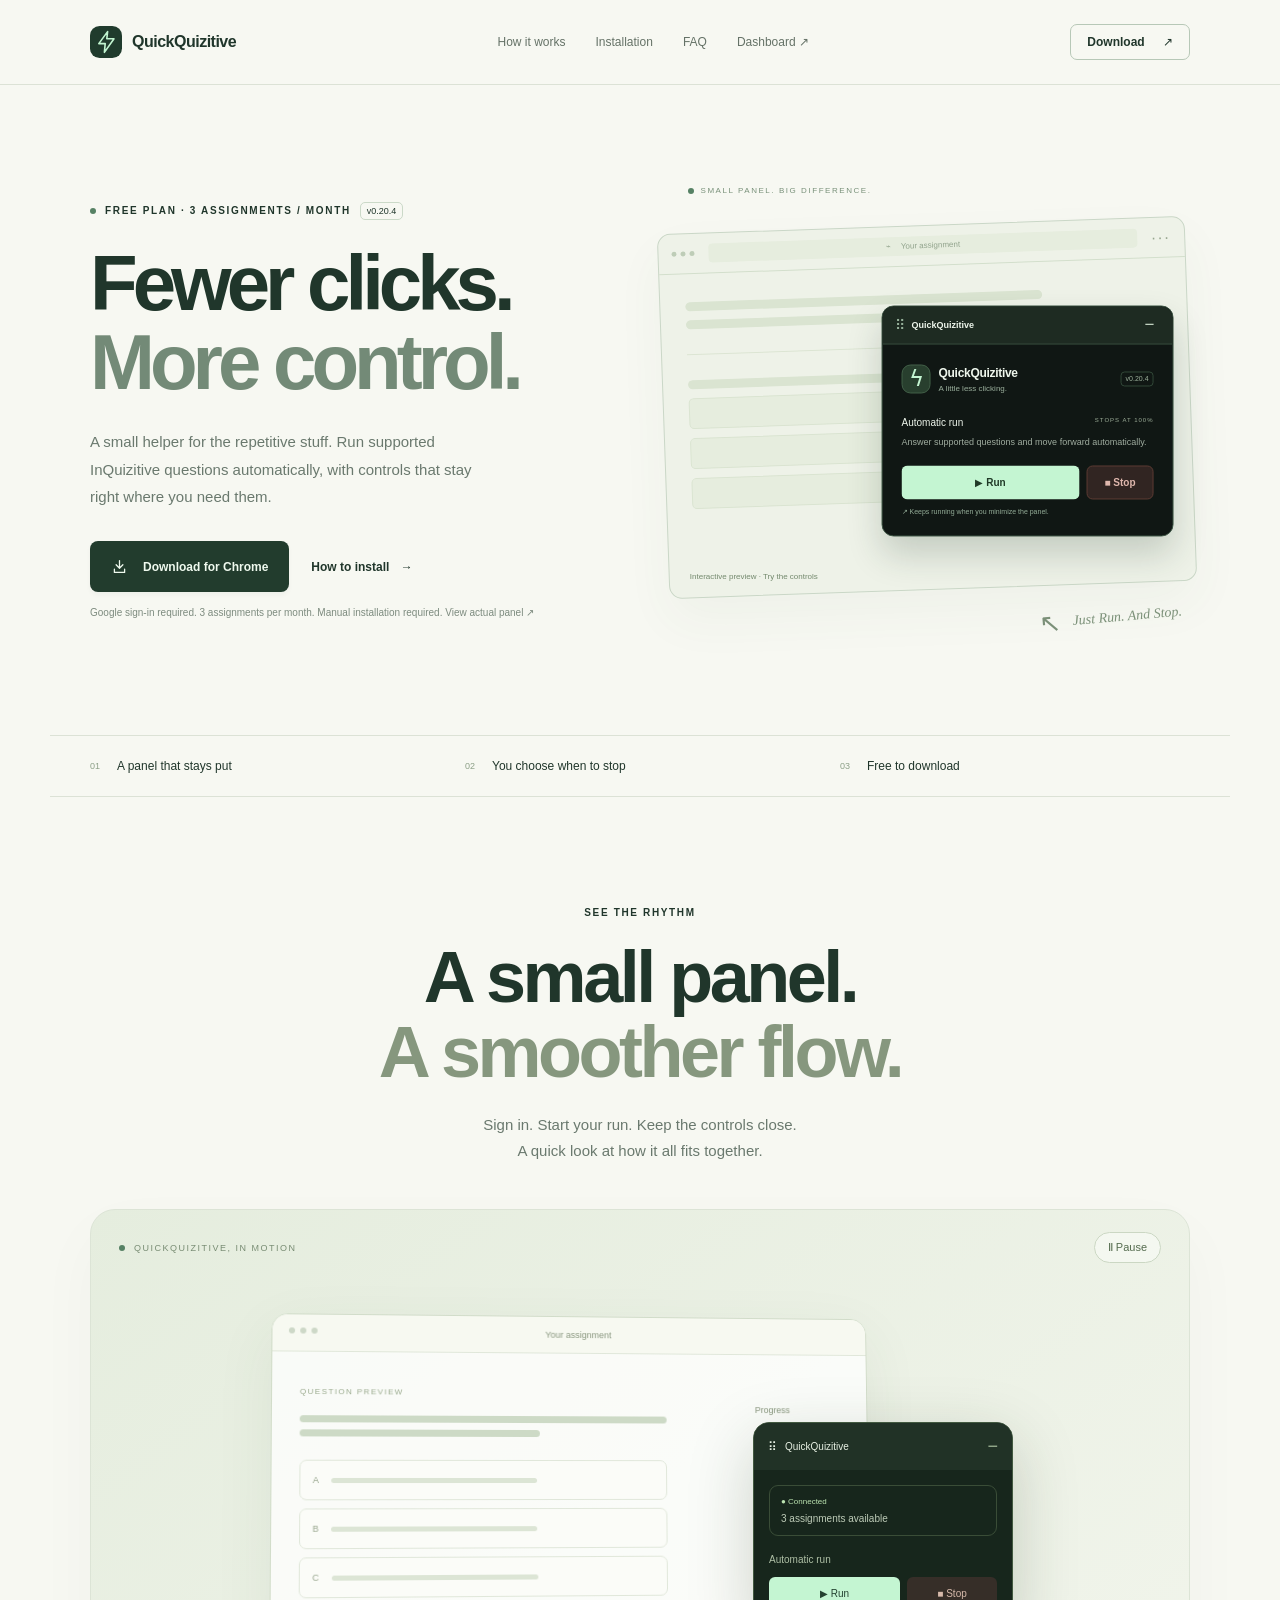
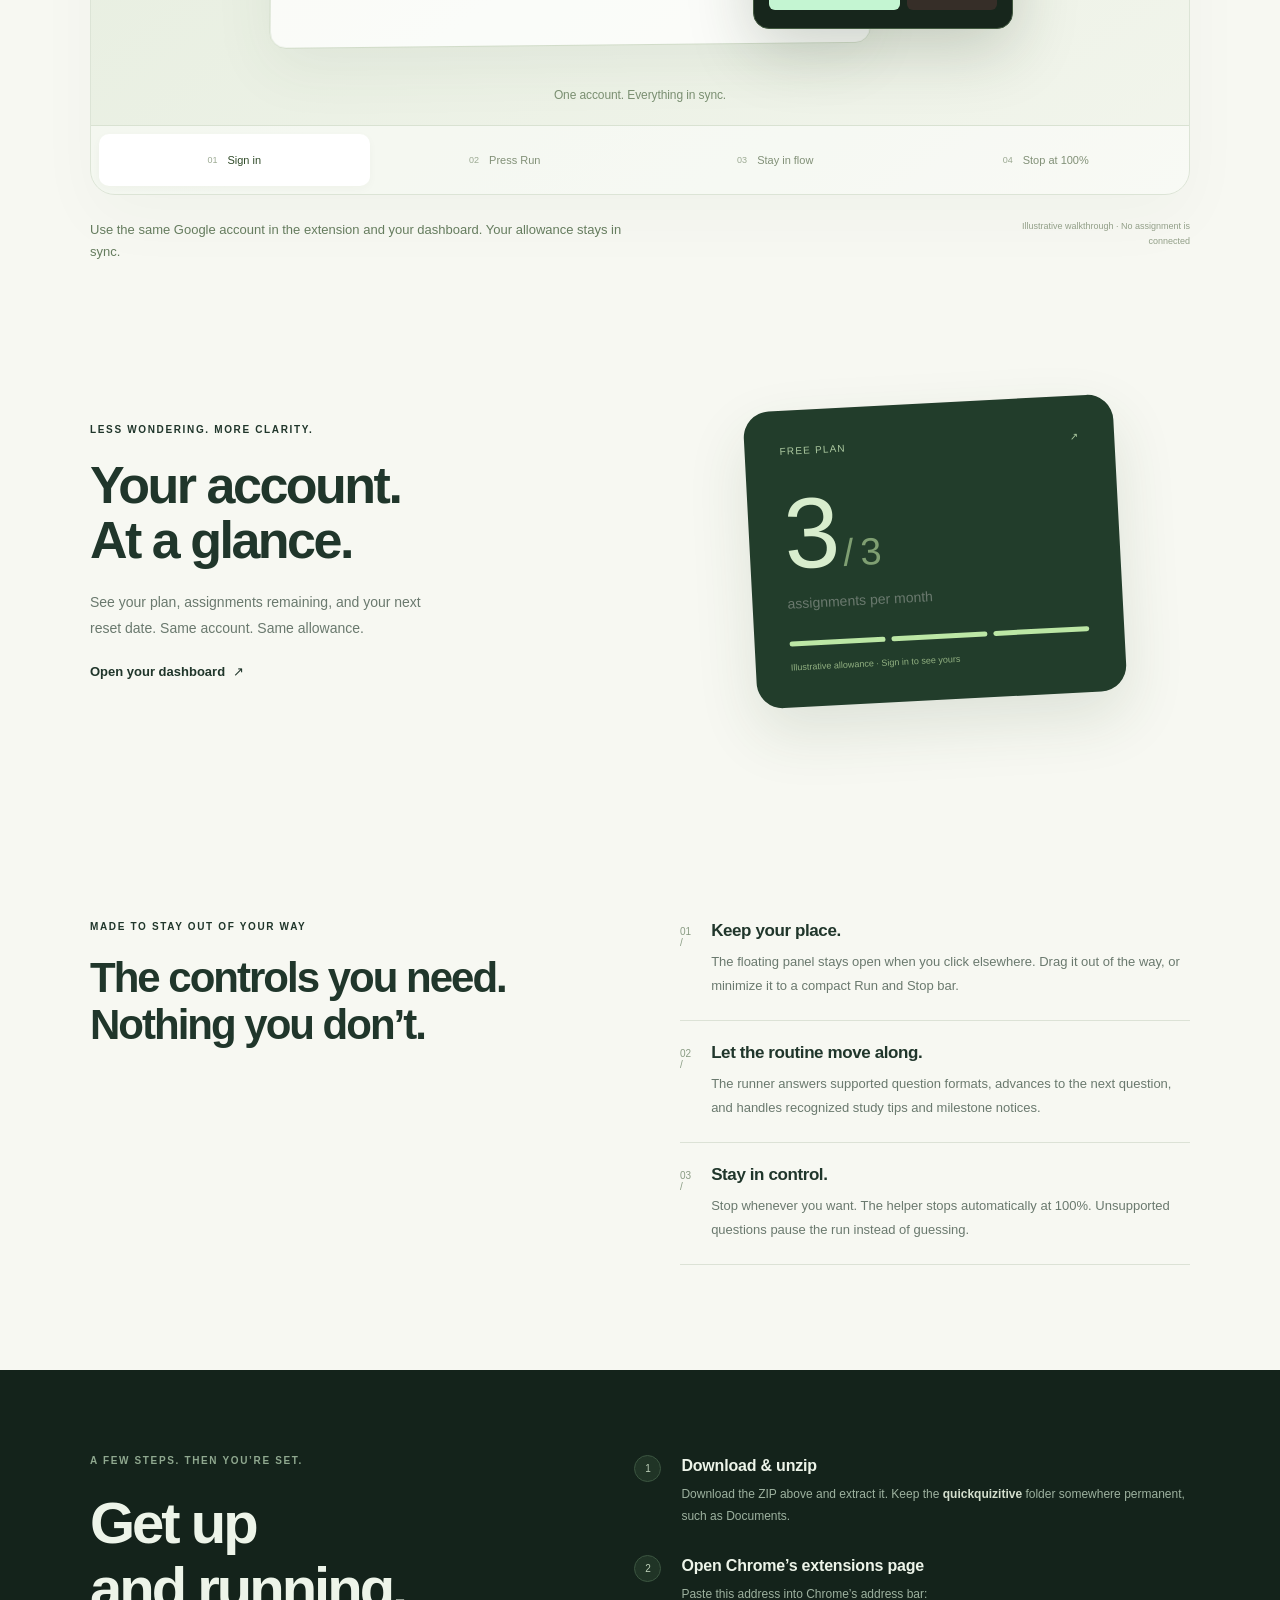
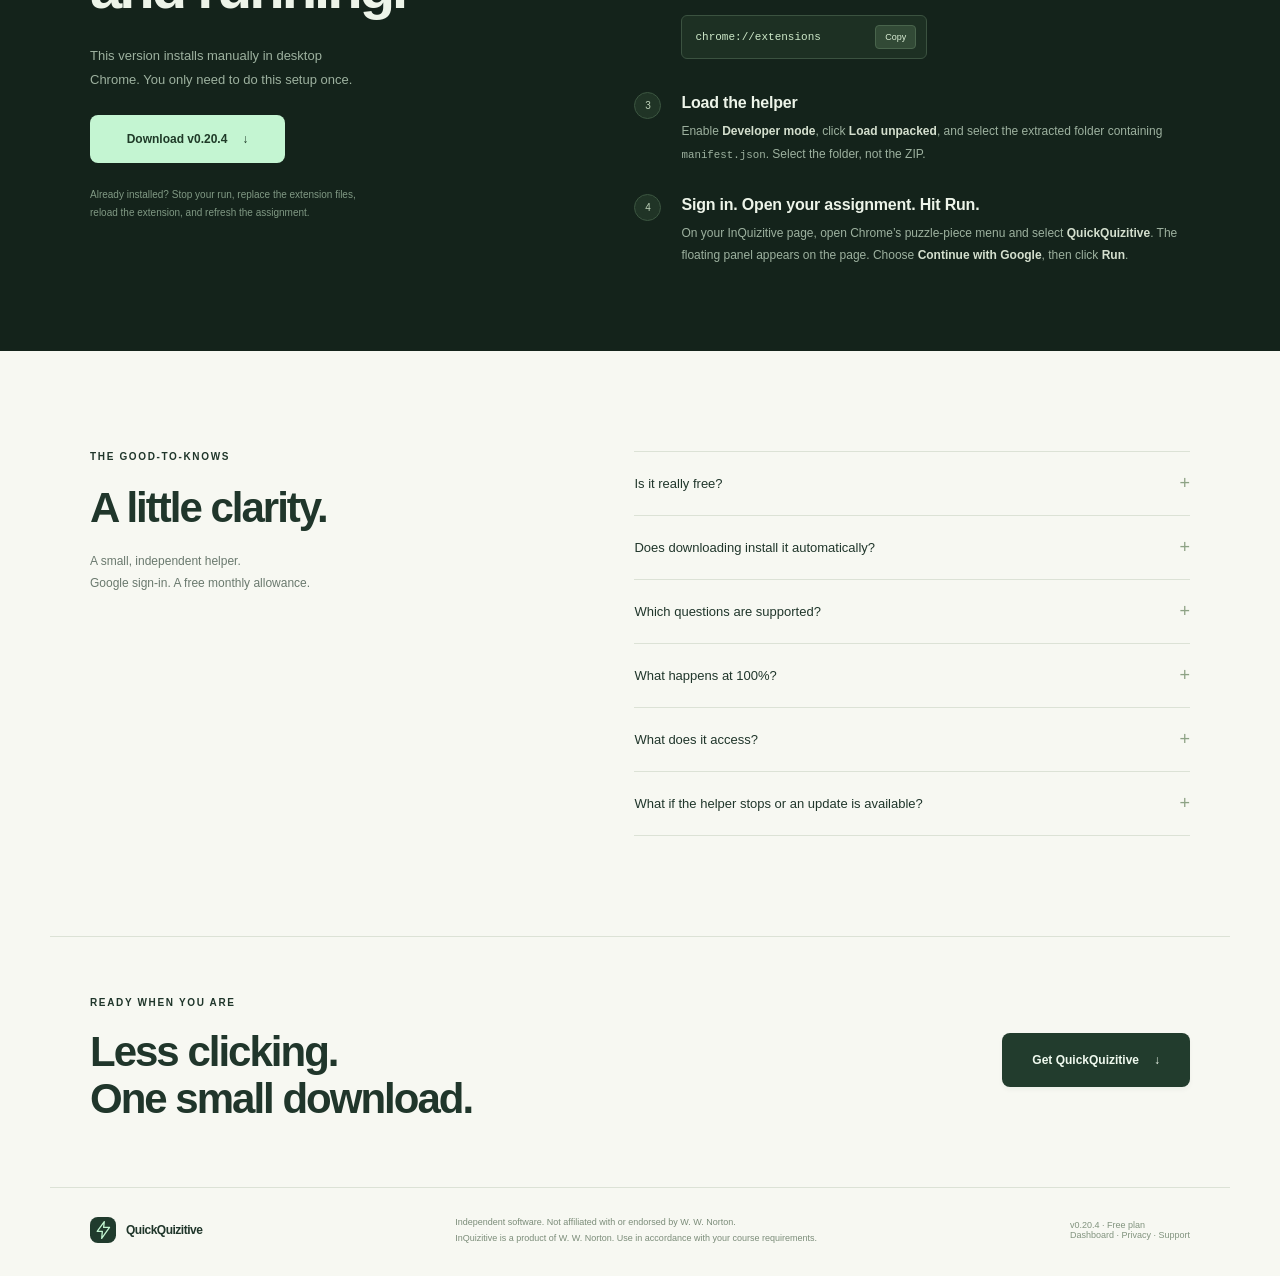
==== commit 5168bc67: "Add account dashboard and animated product walkthrough Show live account identity, allowance, monthl" ====
--- a/index.html
+++ b/index.html
@@ -7,17 +7,21 @@
 <link rel="icon" href="mark.svg" type="image/svg+xml"><link rel="stylesheet" href="style.css"><script src="app.js" defer></script>
 </head>
 <body>
-<header class="nav-wrap"><nav class="nav" aria-label="Main navigation"><a class="brand" href="#"><img src="mark.svg" width="32" height="32" alt=""><span>QuickQuizitive</span></a><div class="nav-links"><a href="#how-it-works">How it works</a><a href="#install">Installation</a><a href="#faq">FAQ</a></div><a class="nav-download" href="quickquizitive-v0.20.4.zip" download>Download <span aria-hidden="true">↗</span></a></nav></header>
+<header class="nav-wrap"><nav class="nav" aria-label="Main navigation"><a class="brand" href="#"><img src="mark.svg" width="32" height="32" alt=""><span>QuickQuizitive</span></a><div class="nav-links"><a href="#in-motion">How it works</a><a href="#install">Installation</a><a href="#faq">FAQ</a><a href="dashboard.html" target="_blank" rel="noopener">Dashboard ↗</a></div><a class="nav-download" href="quickquizitive-v0.20.4.zip" download>Download <span aria-hidden="true">↗</span></a></nav></header>
 <main>
 <section class="hero shell">
 <div class="hero-copy"><div class="eyebrow"><span class="dot"></span> FREE PLAN · 3 ASSIGNMENTS / MONTH <span class="pill">v0.20.4</span></div><h1>Fewer clicks.<br><span>More control.</span></h1><p class="lead">A small helper for the repetitive stuff. Run supported InQuizitive questions automatically, with controls that stay right where you need them.</p><div class="hero-actions"><a class="button dark" href="quickquizitive-v0.20.4.zip" download><svg viewBox="0 0 20 20" aria-hidden="true"><path d="M10 3v9m-4-4 4 4 4-4M4 13v4h12v-4"/></svg>Download for Chrome</a><a class="text-link" href="#install">How to install <span aria-hidden="true">→</span></a></div><p class="micro">Google sign-in required. 3 assignments per month. Manual installation required. <a href="helper-panel.png" target="_blank" rel="noopener">View actual panel ↗</a></p></div>
 <div class="hero-art"><div class="orbit-label"><span class="dot"></span> SMALL PANEL. BIG DIFFERENCE.</div><div class="browser-demo"><div class="browser-bar"><div class="traffic"><i></i><i></i><i></i></div><div class="address"><span aria-hidden="true">⌁</span> Your assignment</div><span class="browser-menu" aria-hidden="true">···</span></div><div class="demo-page" aria-hidden="true"><span class="skeleton wide"></span><span class="skeleton short"></span><div class="demo-rule"></div><span class="skeleton mid"></span><div class="answer-line"></div><div class="answer-line"></div><div class="answer-line short-answer"></div></div><section class="helper-demo" aria-label="Interactive interface preview"><div class="helper-bar"><span class="grip" aria-hidden="true">⠿</span><span>QuickQuizitive</span><button id="demo-minimize" aria-label="Minimize preview" aria-expanded="true">−</button></div><div class="demo-content"><div class="helper-brand"><span class="lightning" aria-hidden="true">ϟ</span><div><strong>QuickQuizitive</strong><small>A little less clicking.</small></div><span class="demo-version">v0.20.4</span></div><div class="demo-detail"><div class="helper-label">Automatic run <span>STOPS AT 100%</span></div><p>Answer supported questions and move forward automatically.</p></div><div class="demo-buttons"><button id="demo-run">▶ Run</button><button id="demo-stop">■ Stop</button></div><p class="demo-detail helper-note">↗ Keeps running when you minimize the panel.</p></div></section><div class="demo-caption" id="demo-message" role="status" aria-live="polite">Interactive preview · Try the controls</div></div><div class="annotation"><span aria-hidden="true">↖</span> Just Run. And Stop.</div></div>
 </section>
 <section class="benefit-strip shell" aria-label="At a glance"><div><span>01</span> A panel that stays put</div><div><span>02</span> You choose when to stop</div><div><span>03</span> Free to download</div></section>
+<section class="flow-section shell" id="in-motion"><div class="flow-intro"><p class="eyebrow">SEE THE RHYTHM</p><h2>A small panel.<br><span>A smoother flow.</span></h2><p>Sign in. Start your run. Keep the controls close.<br>A quick look at how it all fits together.</p></div>
+<div class="flow-theater" data-step="0"><div class="flow-theater-top"><span><i class="dot"></i> QUICKQUIZITIVE, IN MOTION</span><button id="flow-pause" aria-label="Pause walkthrough">Ⅱ Pause</button></div><div class="flow-scene" aria-hidden="true"><div class="flow-window"><div class="flow-window-bar"><i></i><i></i><i></i><span>Your assignment</span></div><div class="flow-question"><span class="flow-page-label">QUESTION PREVIEW</span><div class="flow-lines"><i></i><i></i></div><div class="flow-answer"><span>A</span><i></i><b>✓</b></div><div class="flow-answer"><span>B</span><i></i><b>✓</b></div><div class="flow-answer"><span>C</span><i></i><b>✓</b></div></div><div class="flow-grade"><span>Progress</span><strong id="flow-progress">0%</strong><div><i></i></div></div></div><div class="flow-runner"><div class="flow-runner-bar">⠿ <strong>QuickQuizitive</strong><span>−</span></div><div class="flow-account-mini"><span>● Connected</span><b>3 assignments available</b></div><div class="flow-runner-body"><span class="flow-run-label">Automatic run</span><div class="flow-run-buttons"><span>▶ Run</span><span>■ Stop</span></div></div><div class="flow-complete">✓ Stopped at 100%</div></div><div class="flow-orbit-caption"><span id="flow-stage-label">One account. Everything in sync.</span></div></div>
+<div class="flow-chapters" aria-label="Walkthrough steps"><button class="active" data-flow-step="0" aria-pressed="true"><span>01</span> Sign in</button><button data-flow-step="1" aria-pressed="false"><span>02</span> Press Run</button><button data-flow-step="2" aria-pressed="false"><span>03</span> Stay in flow</button><button data-flow-step="3" aria-pressed="false"><span>04</span> Stop at 100%</button></div></div><div class="flow-explanation"><p id="flow-explanation">Use the same Google account in the extension and your dashboard. Your allowance stays in sync.</p><span>Illustrative walkthrough · No assignment is connected</span></div></section>
+<section class="account-invitation shell"><div><p class="eyebrow">LESS WONDERING. MORE CLARITY.</p><h2>Your account.<br>At a glance.</h2><p>See your plan, assignments remaining, and your next reset date. Same account. Same allowance.</p><a class="text-link" href="dashboard.html" target="_blank" rel="noopener">Open your dashboard <span aria-hidden="true">↗</span></a></div><div class="account-preview" aria-label="Illustrative free-plan allowance"><div><span>FREE PLAN</span><span>↗</span></div><strong>3<span> / 3</span></strong><p>assignments per month</p><div class="preview-allowance-bars"><i></i><i></i><i></i></div><small>Illustrative allowance · Sign in to see yours</small></div></section>
 <section class="story shell" id="how-it-works"><div class="section-intro"><p class="eyebrow">MADE TO STAY OUT OF YOUR WAY</p><h2>The controls you need.<br>Nothing you don’t.</h2></div><div class="feature-list"><article><div class="feature-num">01 /</div><div><h3>Keep your place.</h3><p>The floating panel stays open when you click elsewhere. Drag it out of the way, or minimize it to a compact Run and Stop bar.</p></div></article><article><div class="feature-num">02 /</div><div><h3>Let the routine move along.</h3><p>The runner answers supported question formats, advances to the next question, and handles recognized study tips and milestone notices.</p></div></article><article><div class="feature-num">03 /</div><div><h3>Stay in control.</h3><p>Stop whenever you want. The helper stops automatically at 100%. Unsupported questions pause the run instead of guessing.</p></div></article></div></section>
 <section class="install-band" id="install"><div class="shell install-layout"><div class="install-intro"><p class="eyebrow">A FEW STEPS. THEN YOU’RE SET.</p><h2>Get up<br>and running.</h2><p>This version installs manually in desktop Chrome. You only need to do this setup once.</p><a class="button mint" href="quickquizitive-v0.20.4.zip" download>Download v0.20.4 <span aria-hidden="true">↓</span></a><div class="install-note">Already installed? Stop your run, replace the extension files, reload the extension, and refresh the assignment.</div></div><ol class="steps"><li><span class="step-number">1</span><div><h3>Download & unzip</h3><p>Download the ZIP above and extract it. Keep the <strong>quickquizitive</strong> folder somewhere permanent, such as Documents.</p></div></li><li><span class="step-number">2</span><div><h3>Open Chrome’s extensions page</h3><p>Paste this address into Chrome’s address bar:</p><div class="copy-field"><code>chrome://extensions</code><button id="copy-address" aria-label="Copy Chrome extensions address">Copy</button></div><span id="copy-result" class="copy-result" role="status" aria-live="polite"></span></div></li><li><span class="step-number">3</span><div><h3>Load the helper</h3><p>Enable <strong>Developer mode</strong>, click <strong>Load unpacked</strong>, and select the extracted folder containing <code>manifest.json</code>. Select the folder, not the ZIP.</p></div></li><li><span class="step-number">4</span><div><h3>Sign in. Open your assignment. Hit Run.</h3><p>On your InQuizitive page, open Chrome’s puzzle-piece menu and select <strong>QuickQuizitive</strong>. The floating panel appears on the page. Choose <strong>Continue with Google</strong>, then click <strong>Run</strong>.</p></div></li></ol></div></section>
 <section class="faq shell" id="faq"><div><p class="eyebrow">THE GOOD-TO-KNOWS</p><h2>A little clarity.</h2><p class="faq-aside">A small, independent helper.<br>Google sign-in. A free monthly allowance.</p></div><div class="faq-items"><details><summary>Is it really free?<span>+</span></summary><p>The free plan includes 3 distinct assignments per UTC calendar month. Sign in with Google to use it. Restarting the same authorized assignment within that month does not consume another use. No AI API key is required.</p></details><details><summary>Does downloading install it automatically?<span>+</span></summary><p>No. This is a manual installation, not a Chrome Web Store listing. Follow the four steps above. Downloading the ZIP alone does not install or run it.</p></details><details><summary>Which questions are supported?<span>+</span></summary><p>The helper supports observed multiple-choice, True/False, dropdown, correct/incorrect card, matching, image-hotspot, passage-selection, ordering, and diagram drag/drop formats. It has been tested on parts of two InQuizitive assignments; compatibility with every course or activity is not guaranteed. Unsupported formats stop the run.</p></details><details><summary>What happens at 100%?<span>+</span></summary><p>The runner stops automatically when the assignment displays 100%. Starting an already-completed assignment does not consume an allowance.</p></details><details><summary>What does it access?<span>+</span></summary><p>The extension reads question data and uses controls on the active InQuizitive page. It does not send course content to an external AI service, directly modify scores, or alter recorded timing. Google and Supabase handle sign-in and assignment allowances. Only account/session information and assignment identifiers are needed by the backend; Norton passwords and question content are not sent to it. See our <a href="privacy.html">privacy policy</a>.</p></details><details><summary>What if the helper stops or an update is available?<span>+</span></summary><p>Unsupported questions, unfamiliar dialogs, lost points, or a progress timeout stop the runner. You can continue manually. The panel checks for new releases and links to the download page. ZIP updates remain manual: download the new package, replace the extension files, reload QuickQuizitive at <code>chrome://extensions</code>, and refresh the assignment.</p></details></div></section>
 <section class="closing shell"><div><p class="eyebrow">READY WHEN YOU ARE</p><h2>Less clicking.<br>One small download.</h2></div><a class="button dark" href="quickquizitive-v0.20.4.zip" download>Get QuickQuizitive <span aria-hidden="true">↓</span></a></section>
 </main>
-<footer class="footer shell"><a class="brand" href="#"><img src="mark.svg" width="26" height="26" alt=""><span>QuickQuizitive</span></a><p>Independent software. Not affiliated with or endorsed by W. W. Norton.<br>InQuizitive is a product of W. W. Norton. Use in accordance with your course requirements.</p><span>v0.20.4 · Free plan<br><a href="privacy.html">Privacy</a> · <a href="support.html">Support</a></span></footer>
+<footer class="footer shell"><a class="brand" href="#"><img src="mark.svg" width="26" height="26" alt=""><span>QuickQuizitive</span></a><p>Independent software. Not affiliated with or endorsed by W. W. Norton.<br>InQuizitive is a product of W. W. Norton. Use in accordance with your course requirements.</p><span>v0.20.4 · Free plan<br><a href="dashboard.html" target="_blank" rel="noopener">Dashboard</a> · <a href="privacy.html">Privacy</a> · <a href="support.html">Support</a></span></footer>
 </body></html>
--- a/style.css
+++ b/style.css
@@ -1 +1,8 @@
 :root{--paper:#f7f8f2;--ink:#20362b;--muted:#6a796e;--mint:#c4f5d2;--line:#dce2d6;--night:#14231b;font-family:-apple-system,BlinkMacSystemFont,"Segoe UI",sans-serif;font-synthesis:none;color:var(--ink);background:var(--paper);scroll-behavior:smooth}*{box-sizing:border-box}body{margin:0}a{color:inherit;text-decoration:none}button{font:inherit}button,a,summary{-webkit-tap-highlight-color:transparent}button:focus-visible,a:focus-visible,summary:focus-visible{outline:3px solid #529a70;outline-offset:5px}button{cursor:pointer}h1,h2,h3,p{margin:0}img{max-width:100%}.shell{max-width:1180px;padding-left:40px;padding-right:40px;margin:auto}.nav-wrap{border-bottom:1px solid var(--line)}.nav{max-width:1180px;margin:auto;padding:24px 40px;display:flex;align-items:center;justify-content:space-between;gap:28px}.brand{display:flex;align-items:center;gap:10px;font-size:16px;font-weight:650;letter-spacing:-.5px}.nav-links{display:flex;gap:30px;font-size:12px;color:#657267}.nav-links a:hover{color:var(--ink)}.nav-download{font-size:12px;font-weight:600;border:1px solid #b7c8b7;border-radius:7px;padding:10px 16px}.nav-download span{padding-left:15px}.hero{display:grid;grid-template-columns:1fr 1fr;gap:45px;padding-top:85px;padding-bottom:85px;align-items:center;min-height:650px}.eyebrow{font-size:10px;font-weight:650;letter-spacing:1.65px;display:flex;gap:9px;align-items:center}.dot{width:6px;height:6px;background:#568164;border-radius:50%;display:inline-block;flex-shrink:0}.pill{letter-spacing:0;font-size:9px;border:1px solid #cbd9c8;padding:3px 6px;border-radius:5px;font-weight:500}h1{font-size:clamp(55px,6.1vw,78px);line-height:1.02;letter-spacing:-5px;font-weight:570;margin-top:24px}h1>span{color:#738a77}.lead{font-size:15px;color:var(--muted);line-height:1.85;max-width:390px;margin-top:25px}.hero-actions{display:flex;align-items:center;gap:22px;flex-wrap:wrap;margin-top:30px}.button{display:inline-flex;justify-content:center;align-items:center;gap:15px;padding:17px 21px;border-radius:8px;font-size:12px;font-weight:600;transition:transform .15s,background .15s;white-space:nowrap}.button:hover{transform:translateY(-2px)}.dark{background:#223c2d;color:#eff9ee;box-shadow:0 3px 5px #1c392a0a}.dark:hover{background:#34543f}.mint{background:var(--mint);color:#1f3a28}.mint:hover{background:#deffe7}.button svg{width:17px;height:17px;fill:none;stroke:currentColor;stroke-width:1.5;stroke-linecap:round;stroke-linejoin:round}.text-link{font-size:12px;font-weight:550}.text-link span{margin-left:8px}.micro{font-size:10px;color:#7d8b7f;margin-top:15px}.hero-art{position:relative;padding:39px 0 44px}.orbit-label{font-size:8px;letter-spacing:1.55px;display:flex;align-items:center;gap:7px;position:absolute;top:0;left:25px;color:#79917a}.browser-demo{height:365px;border:1px solid #cad7c7;border-radius:13px;background:#eef2e8;position:relative;box-shadow:0 22px 50px #45623d0c;transform:rotate(-2deg)}.browser-bar{height:40px;border-bottom:1px solid #d3dfcc;display:flex;align-items:center;padding:0 13px;gap:14px}.traffic{display:flex;gap:4px}.traffic i{width:5px;height:5px;border-radius:50%;background:#becdb7}.address{font-size:8px;color:#91a38c;background:#e6edde;padding:5px 30px;border-radius:4px;flex:1;text-align:center}.address span{margin-right:8px}.browser-menu{color:#96a58e;letter-spacing:2px}.demo-page{padding:28px 25px}.skeleton{display:block;height:9px;border-radius:5px;background:#dae4d1;margin-bottom:9px}.wide{width:75%}.short{width:45%}.mid{width:65%}.demo-rule{height:1px;background:#dce5d3;margin:25px 0}.answer-line{height:31px;width:90%;border:1px solid #dae4d1;background:#e6edde;border-radius:5px;margin-top:9px}.short-answer{width:68%}.helper-demo{position:absolute;top:83px;right:17px;width:292px;background:#101714;border:1px solid #3e5645;border-radius:12px;color:#eef6ec;box-shadow:0 18px 35px #1c352633;transform:rotate(2deg);overflow:hidden;transition:width .2s}.helper-bar{display:flex;align-items:center;gap:7px;padding:9px 12px;font-size:9px;background:#1e2b22;border-bottom:1px solid #34483a}.grip{color:#94ae98;font-size:14px}.helper-bar>span:nth-child(2){flex:1;font-weight:550}.helper-bar button{background:none;border:0;color:#c7d8c7;font-size:17px;line-height:1}.demo-content{padding:19px}.helper-brand{display:flex;align-items:center;gap:8px}.lightning{font-size:23px;font-style:italic;display:grid;place-items:center;width:29px;height:29px;border:1px solid #426048;background:#283f2e;color:var(--mint);border-radius:9px}.helper-brand strong{font-size:12px;letter-spacing:-.3px}.helper-brand small{display:block;font-size:8px;color:#9aaf9c;margin-top:3px}.demo-version{font-size:7px;color:#9db19c;border:1px solid #314737;padding:3px 4px;border-radius:4px;margin-left:auto}.helper-label{font-size:10px;display:flex;justify-content:space-between;margin-top:24px}.helper-label>span{color:#9eaf9a;font-size:6px;letter-spacing:1px}.demo-detail p{font-size:9px;color:#9fac9f;line-height:1.7;margin:7px 0 15px}.demo-buttons{display:flex;gap:7px;margin-top:14px}.demo-buttons button{border-radius:6px;height:34px;font-size:10px;font-weight:600;border:1px solid transparent}.demo-buttons button:first-child{background:var(--mint);color:#203a27;flex:1}.demo-buttons button:last-child{background:#312522;border-color:#5c3b33;color:#dfb7ad;width:67px}.helper-note{font-size:7px;color:#93ac97;margin-top:9px}.demo-caption{position:absolute;bottom:14px;left:20px;font-size:8px;color:#73896d;transform:rotate(2deg)}.running .lightning{box-shadow:0 0 0 4px #b9f5ca16}.minimized{width:220px}.minimized .helper-brand,.minimized .demo-detail{display:none}.minimized .demo-content{padding:10px}.minimized .demo-buttons{margin-top:0}.annotation{position:absolute;bottom:0;right:8px;font-family:Georgia,serif;font-style:italic;color:#7b9078;font-size:14px;transform:rotate(-5deg)}.annotation span{display:inline-block;font-size:26px;margin-right:8px;vertical-align:middle}.benefit-strip{display:grid;grid-template-columns:repeat(3,1fr);border-top:1px solid var(--line);border-bottom:1px solid var(--line);padding-top:23px;padding-bottom:23px;gap:25px}.benefit-strip>div{font-size:12px;display:flex;gap:17px;align-items:center}.benefit-strip span{font-size:9px;color:#8da088;font-variant-numeric:tabular-nums}.story{padding-top:110px;padding-bottom:105px;display:grid;grid-template-columns:1fr 1fr;gap:80px}h2{font-size:42px;font-weight:550;line-height:1.12;letter-spacing:-2px}.section-intro h2{margin-top:22px}.feature-list article{display:flex;gap:20px;padding:22px 0;border-bottom:1px solid var(--line)}.feature-list article:first-child{padding-top:0}.feature-num{font-size:10px;color:#8a9c84;padding-top:5px}.feature-list h3{font-size:17px;font-weight:550;letter-spacing:-.4px}.feature-list p{font-size:13px;line-height:1.85;color:var(--muted);margin-top:9px}.install-band{background:var(--night);color:#edf4e9}.install-layout{display:grid;grid-template-columns:1fr 1.25fr;gap:100px;padding-top:85px;padding-bottom:85px}.install-intro .eyebrow{color:#8fa88f}.install-intro h2{font-size:58px;letter-spacing:-3px;margin-top:25px}.install-intro>p:not(.eyebrow){font-size:13px;line-height:1.85;color:#9db19f;margin:23px 0;max-width:285px}.install-intro .button{min-width:195px}.install-note{max-width:285px;color:#809984;font-size:10px;line-height:1.8;margin-top:23px}.steps{list-style:none;padding:0;margin:0;display:flex;flex-direction:column;gap:28px}.steps li{display:flex;gap:20px}.step-number{font-size:10px;border:1px solid #3c5641;background:#203426;border-radius:50%;width:27px;height:27px;display:grid;place-items:center;flex-shrink:0;color:#bdd1b9}.steps h3{font-size:16px;font-weight:550;letter-spacing:-.2px;padding-top:2px}.steps p{font-size:12px;color:#9db19f;line-height:1.85;margin-top:8px}.steps strong{color:#d4dfce;font-weight:550}code{font-family:ui-monospace,Menlo,monospace;font-size:.9em}.copy-field{display:flex;align-items:center;justify-content:space-between;gap:10px;padding:9px 10px 9px 13px;border:1px solid #3b5240;background:#1d3023;border-radius:6px;margin-top:10px}.copy-field code{font-size:11px;color:#cee9c9}.copy-field button{font-size:9px;background:#324a36;color:#daedd4;border:1px solid #49644c;border-radius:4px;padding:6px 9px}.copy-result{display:block;font-size:10px;color:#b6cfae;line-height:1.6;margin-top:5px}.faq{padding-top:100px;padding-bottom:100px;display:grid;grid-template-columns:1fr 1.25fr;gap:100px}.faq h2{margin-top:22px}.faq-aside{font-size:12px;color:var(--muted);line-height:1.8;margin-top:20px}.faq-items details{border-bottom:1px solid var(--line)}.faq-items details:first-child{border-top:1px solid var(--line)}.faq-items summary{padding:21px 0;cursor:pointer;list-style:none;font-size:13px;display:flex;justify-content:space-between;align-items:center;gap:20px}.faq-items summary::-webkit-details-marker{display:none}.faq-items summary span{font-size:18px;color:#8da285;transition:transform .2s}.faq-items details[open] summary span{transform:rotate(45deg)}.faq-items details>p{font-size:12px;line-height:1.9;color:var(--muted);padding-bottom:22px}.closing{border-top:1px solid var(--line);padding-top:60px;padding-bottom:65px;display:flex;align-items:center;justify-content:space-between;gap:35px}.closing h2{margin-top:20px}.closing .button{padding:20px 30px}.footer{border-top:1px solid var(--line);padding-top:26px;padding-bottom:30px;display:flex;justify-content:space-between;gap:25px;align-items:center}.footer .brand{font-size:12px;white-space:nowrap}.footer p{font-size:9px;line-height:1.8;color:#7b8c79}.footer>span{font-size:9px;color:#81937e;white-space:nowrap}@media(min-width:1400px){.hero{padding-top:105px;padding-bottom:105px}}@media(max-width:900px){.shell,.nav{padding-left:25px;padding-right:25px}.hero{gap:28px}.hero-actions{gap:15px}.lead{font-size:14px}h1{font-size:60px;letter-spacing:-3.5px}.hero-art{transform:scale(.95);transform-origin:center}.story,.faq,.install-layout{gap:45px}h2{font-size:36px}.helper-demo{right:10px;width:270px}.footer{flex-wrap:wrap}.footer p{order:3;width:100%}.nav-links{gap:18px}}@media(max-width:680px){.nav{padding-top:18px;padding-bottom:18px}.brand{font-size:14px}.nav-links{display:none}.nav-download{padding:9px 12px}.hero{grid-template-columns:1fr;padding-top:50px;padding-bottom:45px;gap:40px;min-height:0}.hero-copy{max-width:480px}h1{font-size:64px}.lead{max-width:410px}.hero-art{transform:none;max-width:460px;width:100%;margin:auto}.browser-demo{height:350px}.helper-demo{width:280px}.benefit-strip{grid-template-columns:1fr;gap:16px;padding-top:23px;padding-bottom:23px}.story,.faq,.install-layout{grid-template-columns:1fr;gap:40px}.story,.faq{padding-top:65px;padding-bottom:65px}.install-layout{padding-top:60px;padding-bottom:60px}.install-intro h2{font-size:48px}.install-intro>p:not(.eyebrow){max-width:420px}.install-note{max-width:420px}.steps{gap:28px}.faq-aside{display:none}.closing{flex-direction:column;align-items:flex-start;padding-top:50px;padding-bottom:50px}.footer{padding-top:24px;padding-bottom:24px}.footer>span{margin-left:auto}.eyebrow{font-size:9px;letter-spacing:1.2px}.hero-actions .button{padding:16px 18px}.micro{line-height:1.8}.section-intro h2{font-size:38px}}@media(max-width:370px){.shell,.nav{padding-left:20px;padding-right:20px}h1{font-size:56px}.helper-demo{width:260px;right:5px}.hero-actions{align-items:flex-start;flex-direction:column;gap:18px}.address{padding-left:5px;padding-right:5px}.brand{gap:7px;font-size:12px}}@media(prefers-reduced-motion:reduce){:root{scroll-behavior:auto}*{transition:none!important}}
+
+/* Guided product story */
+.flow-section{padding-top:110px;padding-bottom:70px}.flow-intro{text-align:center}.flow-intro .eyebrow{justify-content:center}.flow-intro h2{font-size:clamp(44px,6vw,72px);line-height:1.04;letter-spacing:-3.5px;margin:22px 0}.flow-intro h2 span{color:#86977e}.flow-intro>p:last-child{font-size:15px;color:var(--muted);line-height:1.75}.flow-theater{margin-top:45px;border:1px solid #dce4d6;border-radius:25px;overflow:hidden;background:linear-gradient(145deg,#e5edde,#f2f5ec);box-shadow:0 25px 65px #29402108}.flow-theater-top{display:flex;justify-content:space-between;align-items:center;padding:22px 28px;font-size:9px;letter-spacing:1.5px;color:#788c73}.flow-theater-top>span{display:flex;align-items:center;gap:9px}.flow-theater-top button{font-size:11px;color:#546b4e;border:1px solid #cbd7c3;background:#ffffff65;border-radius:30px;padding:8px 13px;letter-spacing:0}.flow-scene{position:relative;height:440px;max-width:790px;margin:auto}.flow-window{position:absolute;left:30px;top:30px;width:76%;height:330px;border:1px solid #d1dcc9;border-radius:16px;background:#ffffffbd;box-shadow:0 18px 60px #3f503d12;transform:perspective(1400px) rotateY(5deg) rotateX(3deg);overflow:hidden}.flow-window-bar{display:flex;gap:5px;padding:13px 16px;border-bottom:1px solid #e0e7da;background:#f7f9f1}.flow-window-bar>i{height:6px;width:6px;border-radius:50%;background:#cdd8c7}.flow-window-bar>span{font-size:9px;color:#89977f;flex:1;text-align:center;margin-right:25px}.flow-question{padding:28px 27px;width:70%}.flow-page-label{font-size:8px;letter-spacing:1.3px;color:#9aaa8e}.flow-lines{margin:17px 0 23px;display:grid;gap:7px}.flow-lines i{height:7px;border-radius:6px;background:#cddac6}.flow-lines i:last-child{width:65%}.flow-answer{display:flex;align-items:center;gap:12px;border:1px solid #e0e7da;border-radius:7px;padding:12px;margin-top:8px;background:#fbfcf8;transition:background .7s,border-color .7s,transform .7s}.flow-answer>span{font-size:9px;color:#98a68e}.flow-answer>i{height:5px;width:60%;background:#dce5d5;border-radius:5px}.flow-answer>b{font-size:12px;color:#448258;opacity:0;margin-left:auto;transition:opacity .6s}.flow-grade{position:absolute;right:26px;top:88px;width:90px;color:#88967e;font-size:9px}.flow-grade strong{display:block;font-size:39px;font-weight:550;letter-spacing:-2px;color:#4f6b47;margin-top:12px;transition:color .7s}.flow-grade>div{height:4px;background:#e0e7d9;border-radius:10px;margin-top:10px;overflow:hidden}.flow-grade>div>i{display:block;height:100%;width:0;background:#7fa871;transition:width 1s cubic-bezier(.22,1,.36,1)}.flow-runner{position:absolute;right:22px;top:137px;width:260px;border:1px solid #425940;background:#17261c;border-radius:16px;box-shadow:0 20px 65px #20331c35;color:#e7f0e3;overflow:hidden;transition:width .8s cubic-bezier(.22,1,.36,1),transform .9s cubic-bezier(.22,1,.36,1)}.flow-runner-bar{padding:13px 14px;background:#213226;font-size:12px;display:flex;gap:8px;align-items:center}.flow-runner-bar strong{font-size:10px;font-weight:500}.flow-runner-bar>span{margin-left:auto;font-size:18px;color:#9fb696}.flow-account-mini{margin:15px 15px 0;border:1px solid #3a4d37;border-radius:9px;padding:11px;display:grid;gap:7px;max-height:80px;opacity:1;transition:margin .7s,padding .7s,max-height .7s,opacity .4s}.flow-account-mini>span{font-size:8px;color:#bce4b1}.flow-account-mini>b{font-weight:400;font-size:10px;color:#bdcbb7;white-space:nowrap}.flow-runner-body{padding:18px 15px}.flow-run-label{display:block;font-size:10px;color:#aebfa5;max-height:20px;opacity:1;overflow:hidden;transition:max-height .7s,opacity .3s}.flow-run-buttons{display:flex;gap:7px;margin-top:12px;transition:margin .7s}.flow-run-buttons>span{font-size:10px;border-radius:6px;padding:11px 14px;text-align:center;flex:1;background:#c4f5d2;color:#244130;transition:box-shadow .5s}.flow-run-buttons>span:last-child{background:#362e28;color:#d7baab;flex:.6}.flow-complete{font-size:10px;color:#c6efb5;padding:0 15px;max-height:0;opacity:0;transition:padding .7s,max-height .7s,opacity .7s}.flow-orbit-caption{position:absolute;bottom:23px;width:100%;text-align:center;font-size:12px;color:#7a8f71;letter-spacing:-.1px}.flow-chapters{display:grid;grid-template-columns:repeat(4,1fr);background:#ffffff70;border-top:1px solid #d9e2d2;padding:8px}.flow-chapters button{display:flex;align-items:center;justify-content:center;gap:10px;border:0;border-radius:10px;background:transparent;color:#819077;font-size:11px;min-height:52px;transition:background .3s,color .3s}.flow-chapters button>span{font-size:9px;color:#9caa93}.flow-chapters button.active{background:#fff;color:#304b29;box-shadow:0 3px 10px #34432908}.flow-explanation{display:flex;justify-content:space-between;gap:40px;padding-top:24px;align-items:flex-start}.flow-explanation>p{font-size:13px;line-height:1.7;color:#657c5e;max-width:565px;min-height:44px}.flow-explanation>span{font-size:9px;color:#929f88;line-height:1.6;max-width:170px;text-align:right}.flow-theater[data-step="1"] .flow-run-buttons>span:first-child{box-shadow:0 0 0 5px #c4f5d226}.flow-theater[data-step="2"] .flow-runner{width:200px;transform:translate(0,-74px)}.flow-theater[data-step="2"] .flow-account-mini{max-height:0;opacity:0;padding-top:0;padding-bottom:0;margin-top:0;border:0;overflow:hidden}.flow-theater[data-step="2"] .flow-run-label{max-height:0;opacity:0}.flow-theater[data-step="2"] .flow-run-buttons{margin-top:0}.flow-theater[data-step="2"] .flow-answer:nth-last-child(-n+2),.flow-theater[data-step="3"] .flow-answer{background:#e4f1db;border-color:#b7d1a6;transform:translateX(3px)}.flow-theater[data-step="2"] .flow-answer:nth-last-child(-n+2)>b,.flow-theater[data-step="3"] .flow-answer>b{opacity:1}.flow-theater[data-step="2"] .flow-grade>div>i{width:67%}.flow-theater[data-step="3"] .flow-grade>div>i{width:100%}.flow-theater[data-step="3"] .flow-complete{padding-bottom:15px;max-height:40px;opacity:1}.flow-theater[data-step="3"] .flow-run-buttons>span:first-child{opacity:.5}.account-invitation{padding-top:70px;padding-bottom:110px;display:grid;grid-template-columns:1fr 1fr;gap:80px;align-items:center}.account-invitation h2{font-size:52px;line-height:1.05;letter-spacing:-2.5px;margin:23px 0}.account-invitation>div>p:not(.eyebrow){font-size:14px;line-height:1.8;color:var(--muted);max-width:340px}.account-invitation .text-link{display:inline-flex;margin-top:23px;font-size:13px}.account-preview{width:100%;max-width:370px;justify-self:center;border-radius:26px;padding:35px;background:#223d2b;color:#d8edcd;transform:rotate(-3deg);box-shadow:0 25px 60px #324d2520}.account-preview>div:first-child{display:flex;justify-content:space-between;font-size:10px;letter-spacing:1.2px;color:#adcaa1}.account-preview>strong{display:block;font-size:100px;letter-spacing:-6px;font-weight:500;margin-top:20px}.account-preview>strong>span{font-size:38px;color:#7f9f72;letter-spacing:-2px}.account-preview>p{font-size:13px;color:#b5cfa9}.preview-allowance-bars{display:flex;gap:6px;margin-top:25px}.preview-allowance-bars>i{height:5px;border-radius:6px;flex:1;background:#bce7a5}.account-preview small{display:block;font-size:9px;color:#91b081;margin-top:16px}
+@media(max-width:760px){.nav{flex-wrap:wrap;gap:18px}.nav-links{gap:18px;order:3;justify-content:center;width:100%}.flow-section{padding-top:70px}.flow-intro h2{letter-spacing:-2px}.flow-theater-top{padding:16px}.flow-theater-top>span{font-size:7px;letter-spacing:.8px}.flow-scene{height:385px}.flow-window{left:12px;top:15px;width:88%;height:300px}.flow-question{padding:20px 18px;width:74%}.flow-grade{right:15px;width:65px}.flow-grade strong{font-size:30px}.flow-runner{right:12px;top:142px;width:225px;transform:scale(.9);transform-origin:right center}.flow-theater[data-step="2"] .flow-runner{transform:translate(0,-95px) scale(.9);width:190px}.flow-chapters button{flex-direction:column;gap:5px;font-size:9px;min-height:58px}.flow-explanation{flex-direction:column;gap:10px}.flow-explanation>span{text-align:left;max-width:none}.flow-orbit-caption{bottom:14px;font-size:10px}.account-invitation{grid-template-columns:1fr;gap:45px;padding-top:35px;padding-bottom:75px}.account-invitation h2{font-size:44px}.account-preview{max-width:340px}.account-invitation>div>p:not(.eyebrow){max-width:400px}.flow-account-mini>b{font-size:9px}}
+@media(prefers-reduced-motion:reduce){:root{scroll-behavior:auto}.flow-section *,.account-invitation *{transition:none!important;animation:none!important}}
+@media(max-width:760px){.nav-links{display:flex}}
+@media(max-width:760px){.flow-scene{height:420px}}
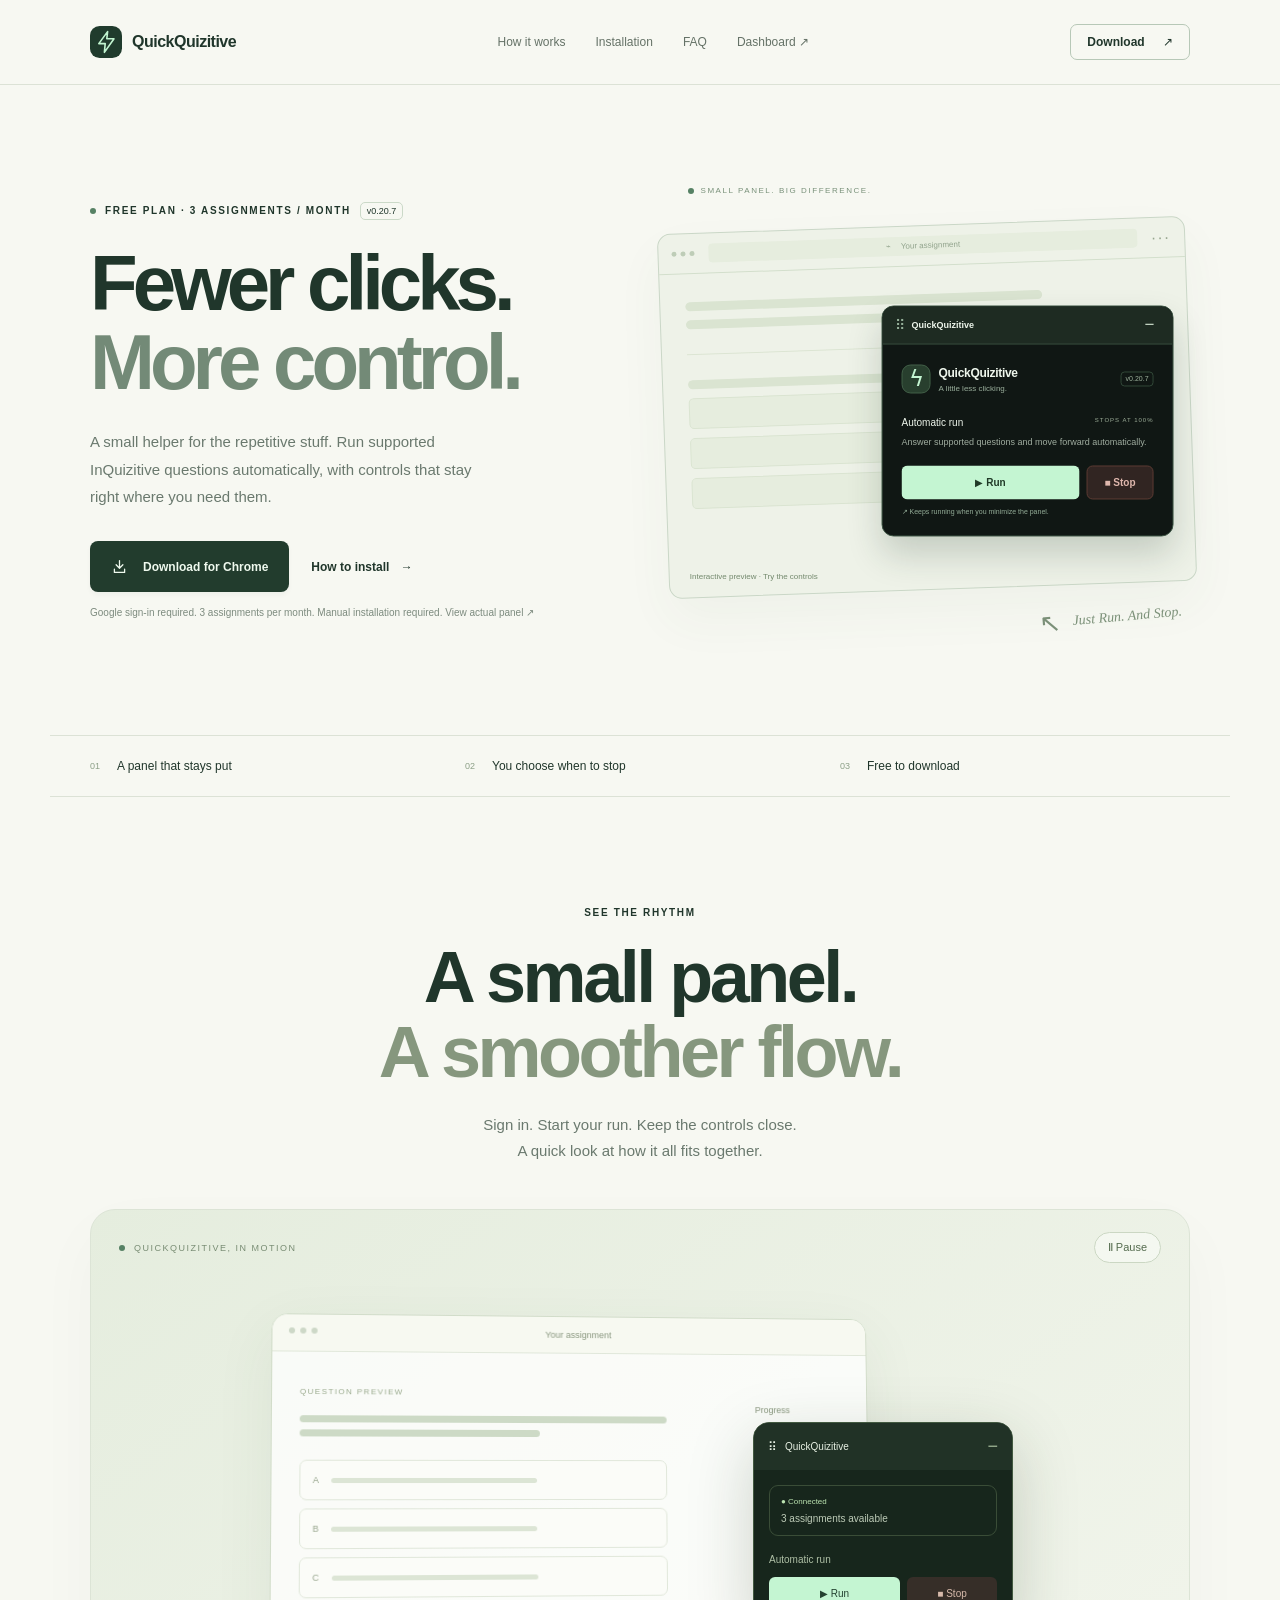
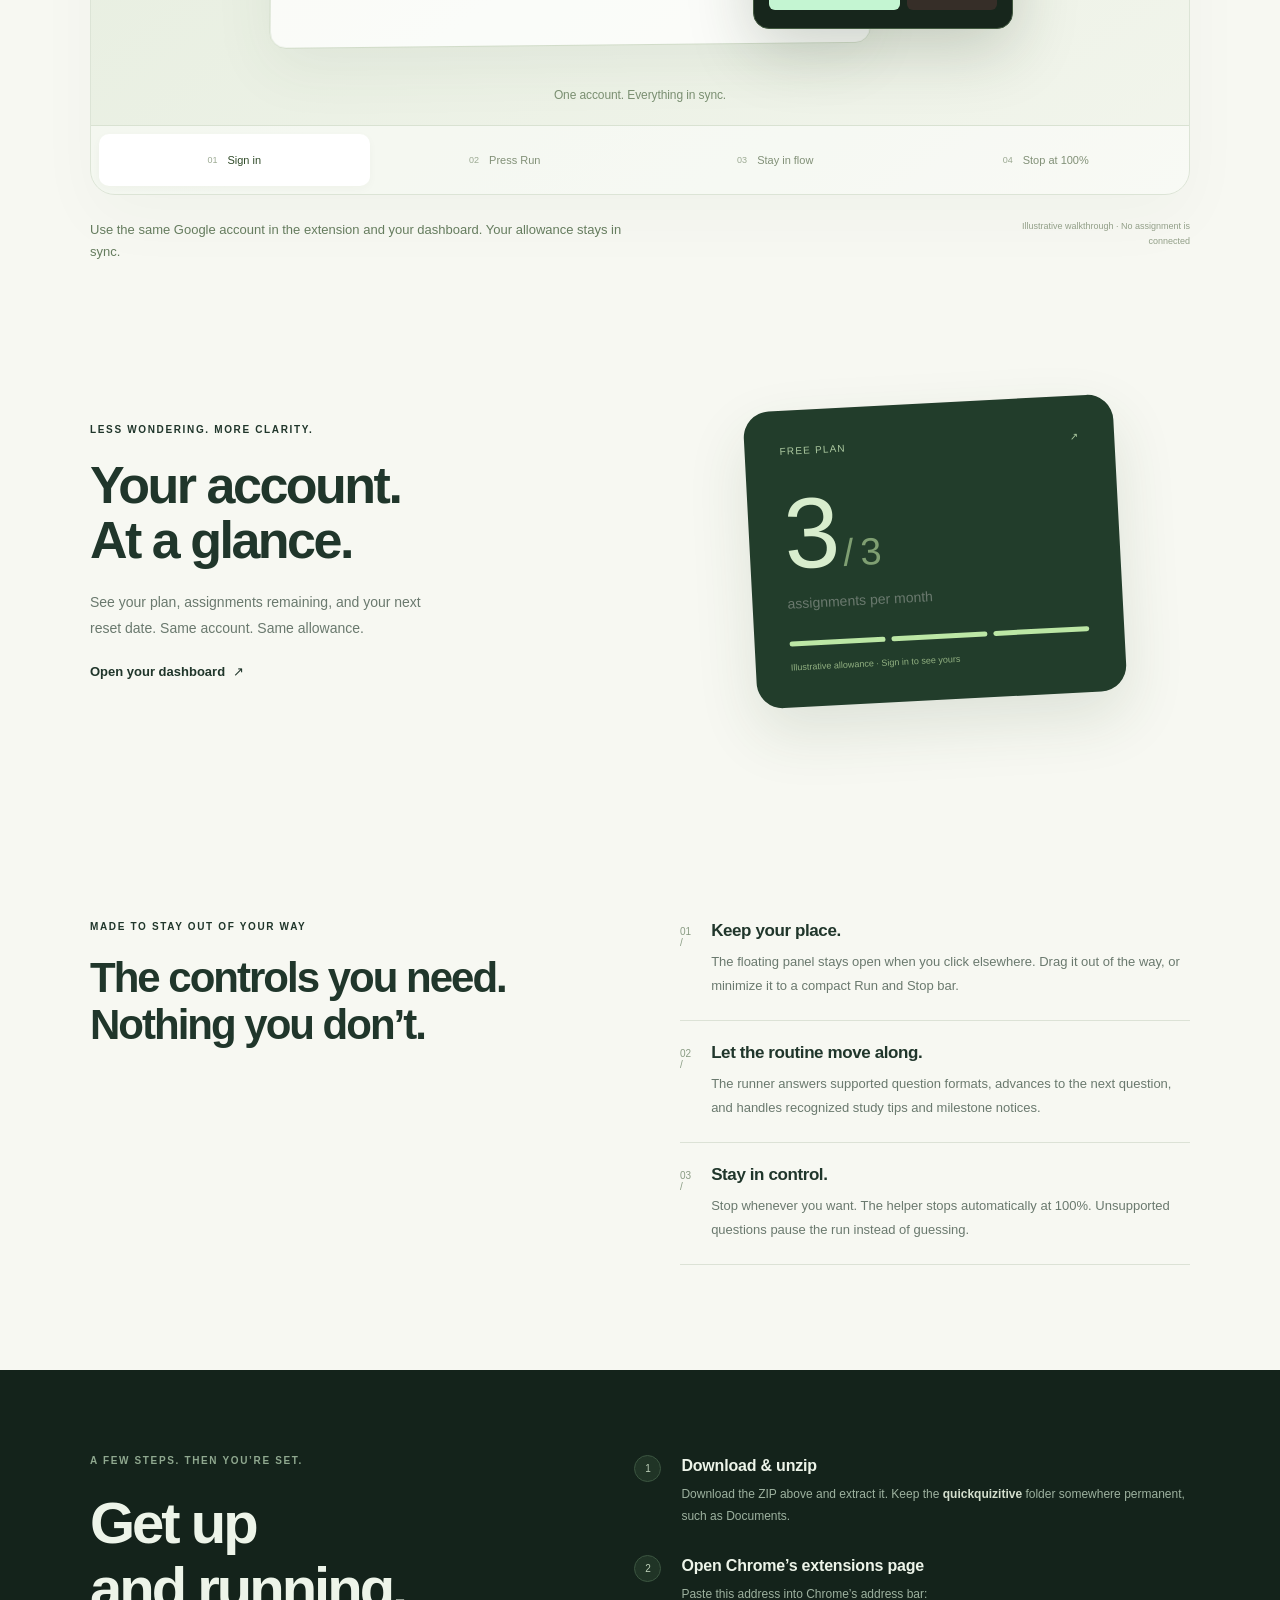
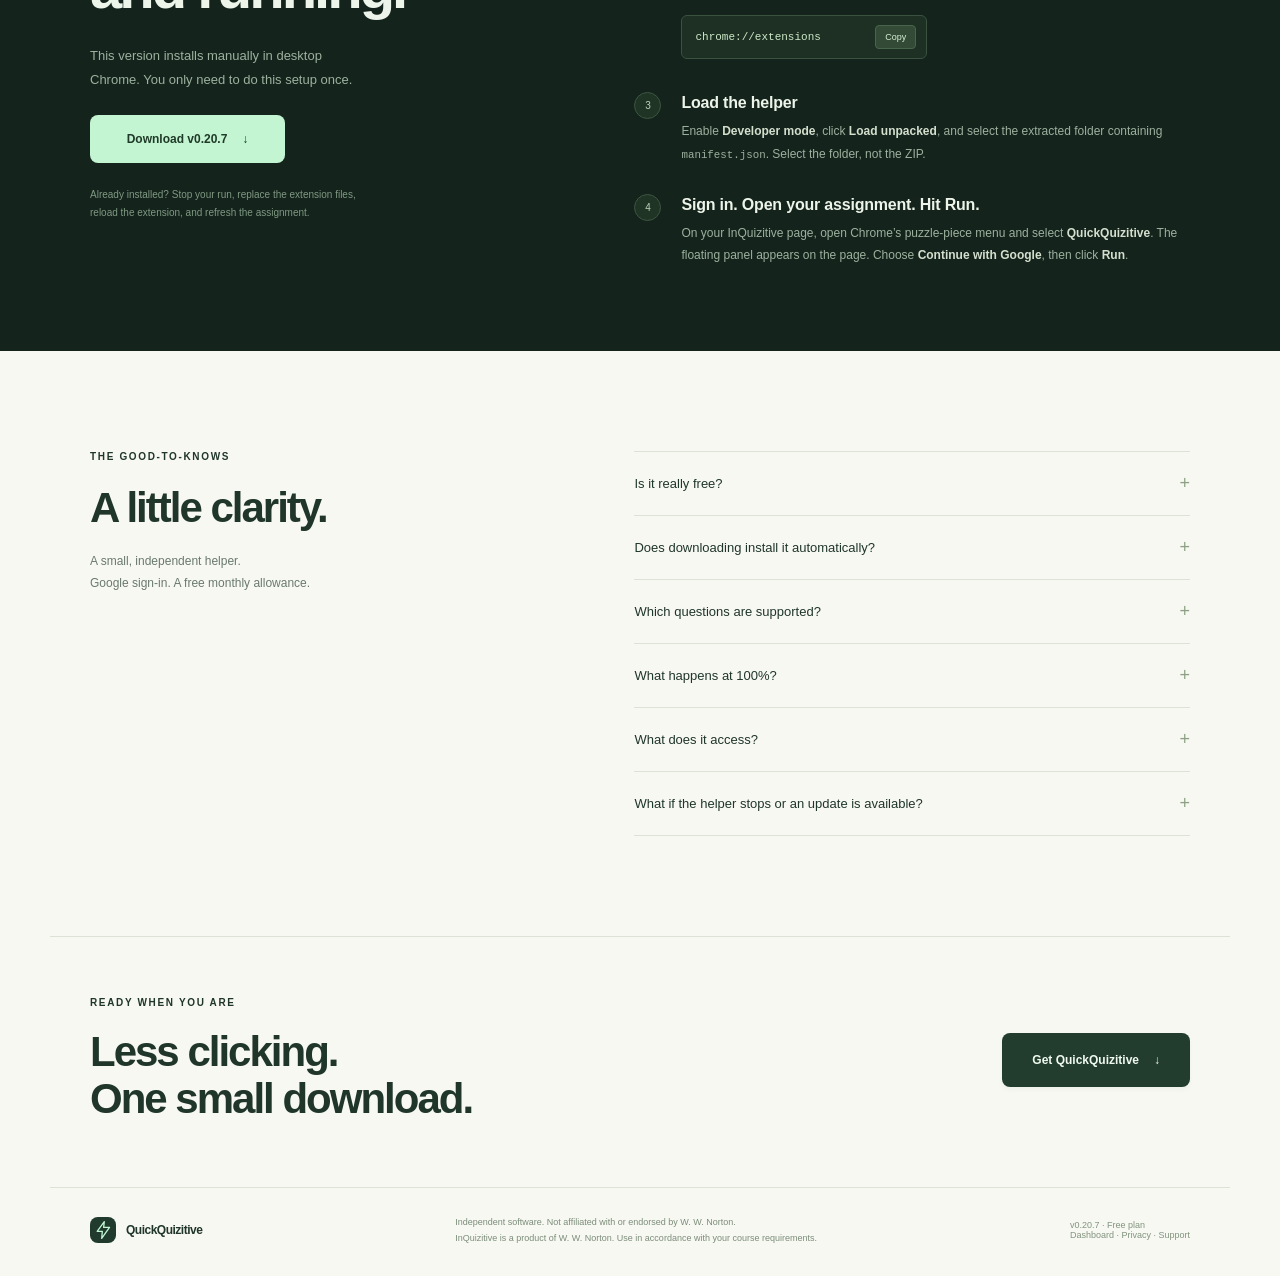
==== commit 3242ca9d: "Publish QuickQuizitive v0.20.7 with account dashboard and runner fixes" ====
--- a/index.html
+++ b/index.html
@@ -4,14 +4,14 @@
 <meta charset="utf-8"><meta name="viewport" content="width=device-width,initial-scale=1">
 <title>QuickQuizitive — Fewer clicks. More control.</title>
 <meta name="description" content="A free Chrome extension with a movable Run and Stop panel for supported InQuizitive questions. Download QuickQuizitive and follow the installation guide.">
-<link rel="icon" href="mark.svg" type="image/svg+xml"><link rel="stylesheet" href="style.css"><script src="app.js" defer></script>
+<link rel="icon" href="mark.svg" type="image/svg+xml"><link rel="stylesheet" href="style.css?v=20261027-dashboard1"><script src="app.js?v=20261027-dashboard1" defer></script>
 </head>
 <body>
-<header class="nav-wrap"><nav class="nav" aria-label="Main navigation"><a class="brand" href="#"><img src="mark.svg" width="32" height="32" alt=""><span>QuickQuizitive</span></a><div class="nav-links"><a href="#in-motion">How it works</a><a href="#install">Installation</a><a href="#faq">FAQ</a><a href="dashboard.html" target="_blank" rel="noopener">Dashboard ↗</a></div><a class="nav-download" href="quickquizitive-v0.20.4.zip" download>Download <span aria-hidden="true">↗</span></a></nav></header>
+<header class="nav-wrap"><nav class="nav" aria-label="Main navigation"><a class="brand" href="#"><img src="mark.svg" width="32" height="32" alt=""><span>QuickQuizitive</span></a><div class="nav-links"><a href="#in-motion">How it works</a><a href="#install">Installation</a><a href="#faq">FAQ</a><a href="dashboard.html" target="_blank" rel="noopener">Dashboard ↗</a></div><a class="nav-download" href="quickquizitive-v0.20.7.zip" download>Download <span aria-hidden="true">↗</span></a></nav></header>
 <main>
 <section class="hero shell">
-<div class="hero-copy"><div class="eyebrow"><span class="dot"></span> FREE PLAN · 3 ASSIGNMENTS / MONTH <span class="pill">v0.20.4</span></div><h1>Fewer clicks.<br><span>More control.</span></h1><p class="lead">A small helper for the repetitive stuff. Run supported InQuizitive questions automatically, with controls that stay right where you need them.</p><div class="hero-actions"><a class="button dark" href="quickquizitive-v0.20.4.zip" download><svg viewBox="0 0 20 20" aria-hidden="true"><path d="M10 3v9m-4-4 4 4 4-4M4 13v4h12v-4"/></svg>Download for Chrome</a><a class="text-link" href="#install">How to install <span aria-hidden="true">→</span></a></div><p class="micro">Google sign-in required. 3 assignments per month. Manual installation required. <a href="helper-panel.png" target="_blank" rel="noopener">View actual panel ↗</a></p></div>
-<div class="hero-art"><div class="orbit-label"><span class="dot"></span> SMALL PANEL. BIG DIFFERENCE.</div><div class="browser-demo"><div class="browser-bar"><div class="traffic"><i></i><i></i><i></i></div><div class="address"><span aria-hidden="true">⌁</span> Your assignment</div><span class="browser-menu" aria-hidden="true">···</span></div><div class="demo-page" aria-hidden="true"><span class="skeleton wide"></span><span class="skeleton short"></span><div class="demo-rule"></div><span class="skeleton mid"></span><div class="answer-line"></div><div class="answer-line"></div><div class="answer-line short-answer"></div></div><section class="helper-demo" aria-label="Interactive interface preview"><div class="helper-bar"><span class="grip" aria-hidden="true">⠿</span><span>QuickQuizitive</span><button id="demo-minimize" aria-label="Minimize preview" aria-expanded="true">−</button></div><div class="demo-content"><div class="helper-brand"><span class="lightning" aria-hidden="true">ϟ</span><div><strong>QuickQuizitive</strong><small>A little less clicking.</small></div><span class="demo-version">v0.20.4</span></div><div class="demo-detail"><div class="helper-label">Automatic run <span>STOPS AT 100%</span></div><p>Answer supported questions and move forward automatically.</p></div><div class="demo-buttons"><button id="demo-run">▶ Run</button><button id="demo-stop">■ Stop</button></div><p class="demo-detail helper-note">↗ Keeps running when you minimize the panel.</p></div></section><div class="demo-caption" id="demo-message" role="status" aria-live="polite">Interactive preview · Try the controls</div></div><div class="annotation"><span aria-hidden="true">↖</span> Just Run. And Stop.</div></div>
+<div class="hero-copy"><div class="eyebrow"><span class="dot"></span> FREE PLAN · 3 ASSIGNMENTS / MONTH <span class="pill">v0.20.7</span></div><h1>Fewer clicks.<br><span>More control.</span></h1><p class="lead">A small helper for the repetitive stuff. Run supported InQuizitive questions automatically, with controls that stay right where you need them.</p><div class="hero-actions"><a class="button dark" href="quickquizitive-v0.20.7.zip" download><svg viewBox="0 0 20 20" aria-hidden="true"><path d="M10 3v9m-4-4 4 4 4-4M4 13v4h12v-4"/></svg>Download for Chrome</a><a class="text-link" href="#install">How to install <span aria-hidden="true">→</span></a></div><p class="micro">Google sign-in required. 3 assignments per month. Manual installation required. <a href="helper-panel.png" target="_blank" rel="noopener">View actual panel ↗</a></p></div>
+<div class="hero-art"><div class="orbit-label"><span class="dot"></span> SMALL PANEL. BIG DIFFERENCE.</div><div class="browser-demo"><div class="browser-bar"><div class="traffic"><i></i><i></i><i></i></div><div class="address"><span aria-hidden="true">⌁</span> Your assignment</div><span class="browser-menu" aria-hidden="true">···</span></div><div class="demo-page" aria-hidden="true"><span class="skeleton wide"></span><span class="skeleton short"></span><div class="demo-rule"></div><span class="skeleton mid"></span><div class="answer-line"></div><div class="answer-line"></div><div class="answer-line short-answer"></div></div><section class="helper-demo" aria-label="Interactive interface preview"><div class="helper-bar"><span class="grip" aria-hidden="true">⠿</span><span>QuickQuizitive</span><button id="demo-minimize" aria-label="Minimize preview" aria-expanded="true">−</button></div><div class="demo-content"><div class="helper-brand"><span class="lightning" aria-hidden="true">ϟ</span><div><strong>QuickQuizitive</strong><small>A little less clicking.</small></div><span class="demo-version">v0.20.7</span></div><div class="demo-detail"><div class="helper-label">Automatic run <span>STOPS AT 100%</span></div><p>Answer supported questions and move forward automatically.</p></div><div class="demo-buttons"><button id="demo-run">▶ Run</button><button id="demo-stop">■ Stop</button></div><p class="demo-detail helper-note">↗ Keeps running when you minimize the panel.</p></div></section><div class="demo-caption" id="demo-message" role="status" aria-live="polite">Interactive preview · Try the controls</div></div><div class="annotation"><span aria-hidden="true">↖</span> Just Run. And Stop.</div></div>
 </section>
 <section class="benefit-strip shell" aria-label="At a glance"><div><span>01</span> A panel that stays put</div><div><span>02</span> You choose when to stop</div><div><span>03</span> Free to download</div></section>
 <section class="flow-section shell" id="in-motion"><div class="flow-intro"><p class="eyebrow">SEE THE RHYTHM</p><h2>A small panel.<br><span>A smoother flow.</span></h2><p>Sign in. Start your run. Keep the controls close.<br>A quick look at how it all fits together.</p></div>
@@ -19,9 +19,9 @@
 <div class="flow-chapters" aria-label="Walkthrough steps"><button class="active" data-flow-step="0" aria-pressed="true"><span>01</span> Sign in</button><button data-flow-step="1" aria-pressed="false"><span>02</span> Press Run</button><button data-flow-step="2" aria-pressed="false"><span>03</span> Stay in flow</button><button data-flow-step="3" aria-pressed="false"><span>04</span> Stop at 100%</button></div></div><div class="flow-explanation"><p id="flow-explanation">Use the same Google account in the extension and your dashboard. Your allowance stays in sync.</p><span>Illustrative walkthrough · No assignment is connected</span></div></section>
 <section class="account-invitation shell"><div><p class="eyebrow">LESS WONDERING. MORE CLARITY.</p><h2>Your account.<br>At a glance.</h2><p>See your plan, assignments remaining, and your next reset date. Same account. Same allowance.</p><a class="text-link" href="dashboard.html" target="_blank" rel="noopener">Open your dashboard <span aria-hidden="true">↗</span></a></div><div class="account-preview" aria-label="Illustrative free-plan allowance"><div><span>FREE PLAN</span><span>↗</span></div><strong>3<span> / 3</span></strong><p>assignments per month</p><div class="preview-allowance-bars"><i></i><i></i><i></i></div><small>Illustrative allowance · Sign in to see yours</small></div></section>
 <section class="story shell" id="how-it-works"><div class="section-intro"><p class="eyebrow">MADE TO STAY OUT OF YOUR WAY</p><h2>The controls you need.<br>Nothing you don’t.</h2></div><div class="feature-list"><article><div class="feature-num">01 /</div><div><h3>Keep your place.</h3><p>The floating panel stays open when you click elsewhere. Drag it out of the way, or minimize it to a compact Run and Stop bar.</p></div></article><article><div class="feature-num">02 /</div><div><h3>Let the routine move along.</h3><p>The runner answers supported question formats, advances to the next question, and handles recognized study tips and milestone notices.</p></div></article><article><div class="feature-num">03 /</div><div><h3>Stay in control.</h3><p>Stop whenever you want. The helper stops automatically at 100%. Unsupported questions pause the run instead of guessing.</p></div></article></div></section>
-<section class="install-band" id="install"><div class="shell install-layout"><div class="install-intro"><p class="eyebrow">A FEW STEPS. THEN YOU’RE SET.</p><h2>Get up<br>and running.</h2><p>This version installs manually in desktop Chrome. You only need to do this setup once.</p><a class="button mint" href="quickquizitive-v0.20.4.zip" download>Download v0.20.4 <span aria-hidden="true">↓</span></a><div class="install-note">Already installed? Stop your run, replace the extension files, reload the extension, and refresh the assignment.</div></div><ol class="steps"><li><span class="step-number">1</span><div><h3>Download & unzip</h3><p>Download the ZIP above and extract it. Keep the <strong>quickquizitive</strong> folder somewhere permanent, such as Documents.</p></div></li><li><span class="step-number">2</span><div><h3>Open Chrome’s extensions page</h3><p>Paste this address into Chrome’s address bar:</p><div class="copy-field"><code>chrome://extensions</code><button id="copy-address" aria-label="Copy Chrome extensions address">Copy</button></div><span id="copy-result" class="copy-result" role="status" aria-live="polite"></span></div></li><li><span class="step-number">3</span><div><h3>Load the helper</h3><p>Enable <strong>Developer mode</strong>, click <strong>Load unpacked</strong>, and select the extracted folder containing <code>manifest.json</code>. Select the folder, not the ZIP.</p></div></li><li><span class="step-number">4</span><div><h3>Sign in. Open your assignment. Hit Run.</h3><p>On your InQuizitive page, open Chrome’s puzzle-piece menu and select <strong>QuickQuizitive</strong>. The floating panel appears on the page. Choose <strong>Continue with Google</strong>, then click <strong>Run</strong>.</p></div></li></ol></div></section>
+<section class="install-band" id="install"><div class="shell install-layout"><div class="install-intro"><p class="eyebrow">A FEW STEPS. THEN YOU’RE SET.</p><h2>Get up<br>and running.</h2><p>This version installs manually in desktop Chrome. You only need to do this setup once.</p><a class="button mint" href="quickquizitive-v0.20.7.zip" download>Download v0.20.7 <span aria-hidden="true">↓</span></a><div class="install-note">Already installed? Stop your run, replace the extension files, reload the extension, and refresh the assignment.</div></div><ol class="steps"><li><span class="step-number">1</span><div><h3>Download & unzip</h3><p>Download the ZIP above and extract it. Keep the <strong>quickquizitive</strong> folder somewhere permanent, such as Documents.</p></div></li><li><span class="step-number">2</span><div><h3>Open Chrome’s extensions page</h3><p>Paste this address into Chrome’s address bar:</p><div class="copy-field"><code>chrome://extensions</code><button id="copy-address" aria-label="Copy Chrome extensions address">Copy</button></div><span id="copy-result" class="copy-result" role="status" aria-live="polite"></span></div></li><li><span class="step-number">3</span><div><h3>Load the helper</h3><p>Enable <strong>Developer mode</strong>, click <strong>Load unpacked</strong>, and select the extracted folder containing <code>manifest.json</code>. Select the folder, not the ZIP.</p></div></li><li><span class="step-number">4</span><div><h3>Sign in. Open your assignment. Hit Run.</h3><p>On your InQuizitive page, open Chrome’s puzzle-piece menu and select <strong>QuickQuizitive</strong>. The floating panel appears on the page. Choose <strong>Continue with Google</strong>, then click <strong>Run</strong>.</p></div></li></ol></div></section>
 <section class="faq shell" id="faq"><div><p class="eyebrow">THE GOOD-TO-KNOWS</p><h2>A little clarity.</h2><p class="faq-aside">A small, independent helper.<br>Google sign-in. A free monthly allowance.</p></div><div class="faq-items"><details><summary>Is it really free?<span>+</span></summary><p>The free plan includes 3 distinct assignments per UTC calendar month. Sign in with Google to use it. Restarting the same authorized assignment within that month does not consume another use. No AI API key is required.</p></details><details><summary>Does downloading install it automatically?<span>+</span></summary><p>No. This is a manual installation, not a Chrome Web Store listing. Follow the four steps above. Downloading the ZIP alone does not install or run it.</p></details><details><summary>Which questions are supported?<span>+</span></summary><p>The helper supports observed multiple-choice, True/False, dropdown, correct/incorrect card, matching, image-hotspot, passage-selection, ordering, and diagram drag/drop formats. It has been tested on parts of two InQuizitive assignments; compatibility with every course or activity is not guaranteed. Unsupported formats stop the run.</p></details><details><summary>What happens at 100%?<span>+</span></summary><p>The runner stops automatically when the assignment displays 100%. Starting an already-completed assignment does not consume an allowance.</p></details><details><summary>What does it access?<span>+</span></summary><p>The extension reads question data and uses controls on the active InQuizitive page. It does not send course content to an external AI service, directly modify scores, or alter recorded timing. Google and Supabase handle sign-in and assignment allowances. Only account/session information and assignment identifiers are needed by the backend; Norton passwords and question content are not sent to it. See our <a href="privacy.html">privacy policy</a>.</p></details><details><summary>What if the helper stops or an update is available?<span>+</span></summary><p>Unsupported questions, unfamiliar dialogs, lost points, or a progress timeout stop the runner. You can continue manually. The panel checks for new releases and links to the download page. ZIP updates remain manual: download the new package, replace the extension files, reload QuickQuizitive at <code>chrome://extensions</code>, and refresh the assignment.</p></details></div></section>
-<section class="closing shell"><div><p class="eyebrow">READY WHEN YOU ARE</p><h2>Less clicking.<br>One small download.</h2></div><a class="button dark" href="quickquizitive-v0.20.4.zip" download>Get QuickQuizitive <span aria-hidden="true">↓</span></a></section>
+<section class="closing shell"><div><p class="eyebrow">READY WHEN YOU ARE</p><h2>Less clicking.<br>One small download.</h2></div><a class="button dark" href="quickquizitive-v0.20.7.zip" download>Get QuickQuizitive <span aria-hidden="true">↓</span></a></section>
 </main>
-<footer class="footer shell"><a class="brand" href="#"><img src="mark.svg" width="26" height="26" alt=""><span>QuickQuizitive</span></a><p>Independent software. Not affiliated with or endorsed by W. W. Norton.<br>InQuizitive is a product of W. W. Norton. Use in accordance with your course requirements.</p><span>v0.20.4 · Free plan<br><a href="dashboard.html" target="_blank" rel="noopener">Dashboard</a> · <a href="privacy.html">Privacy</a> · <a href="support.html">Support</a></span></footer>
+<footer class="footer shell"><a class="brand" href="#"><img src="mark.svg" width="26" height="26" alt=""><span>QuickQuizitive</span></a><p>Independent software. Not affiliated with or endorsed by W. W. Norton.<br>InQuizitive is a product of W. W. Norton. Use in accordance with your course requirements.</p><span>v0.20.7 · Free plan<br><a href="dashboard.html" target="_blank" rel="noopener">Dashboard</a> · <a href="privacy.html">Privacy</a> · <a href="support.html">Support</a></span></footer>
 </body></html>
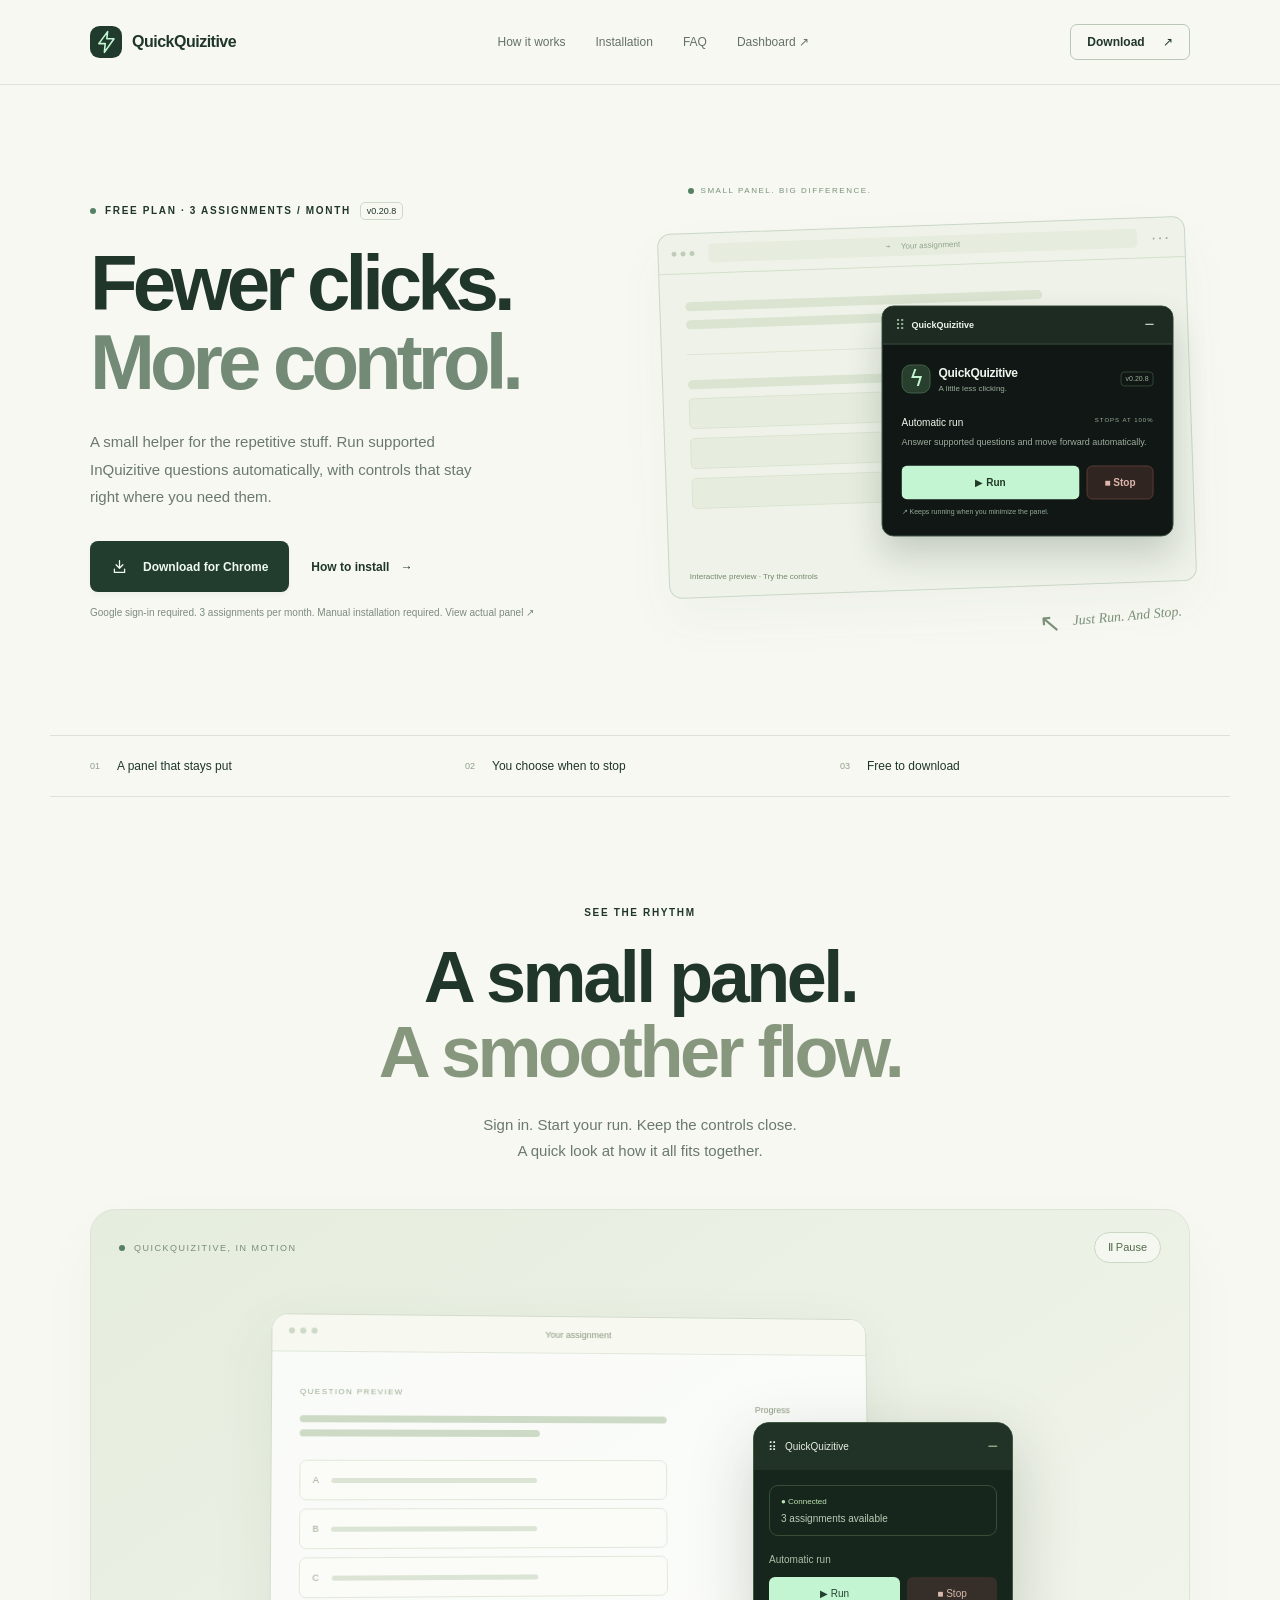
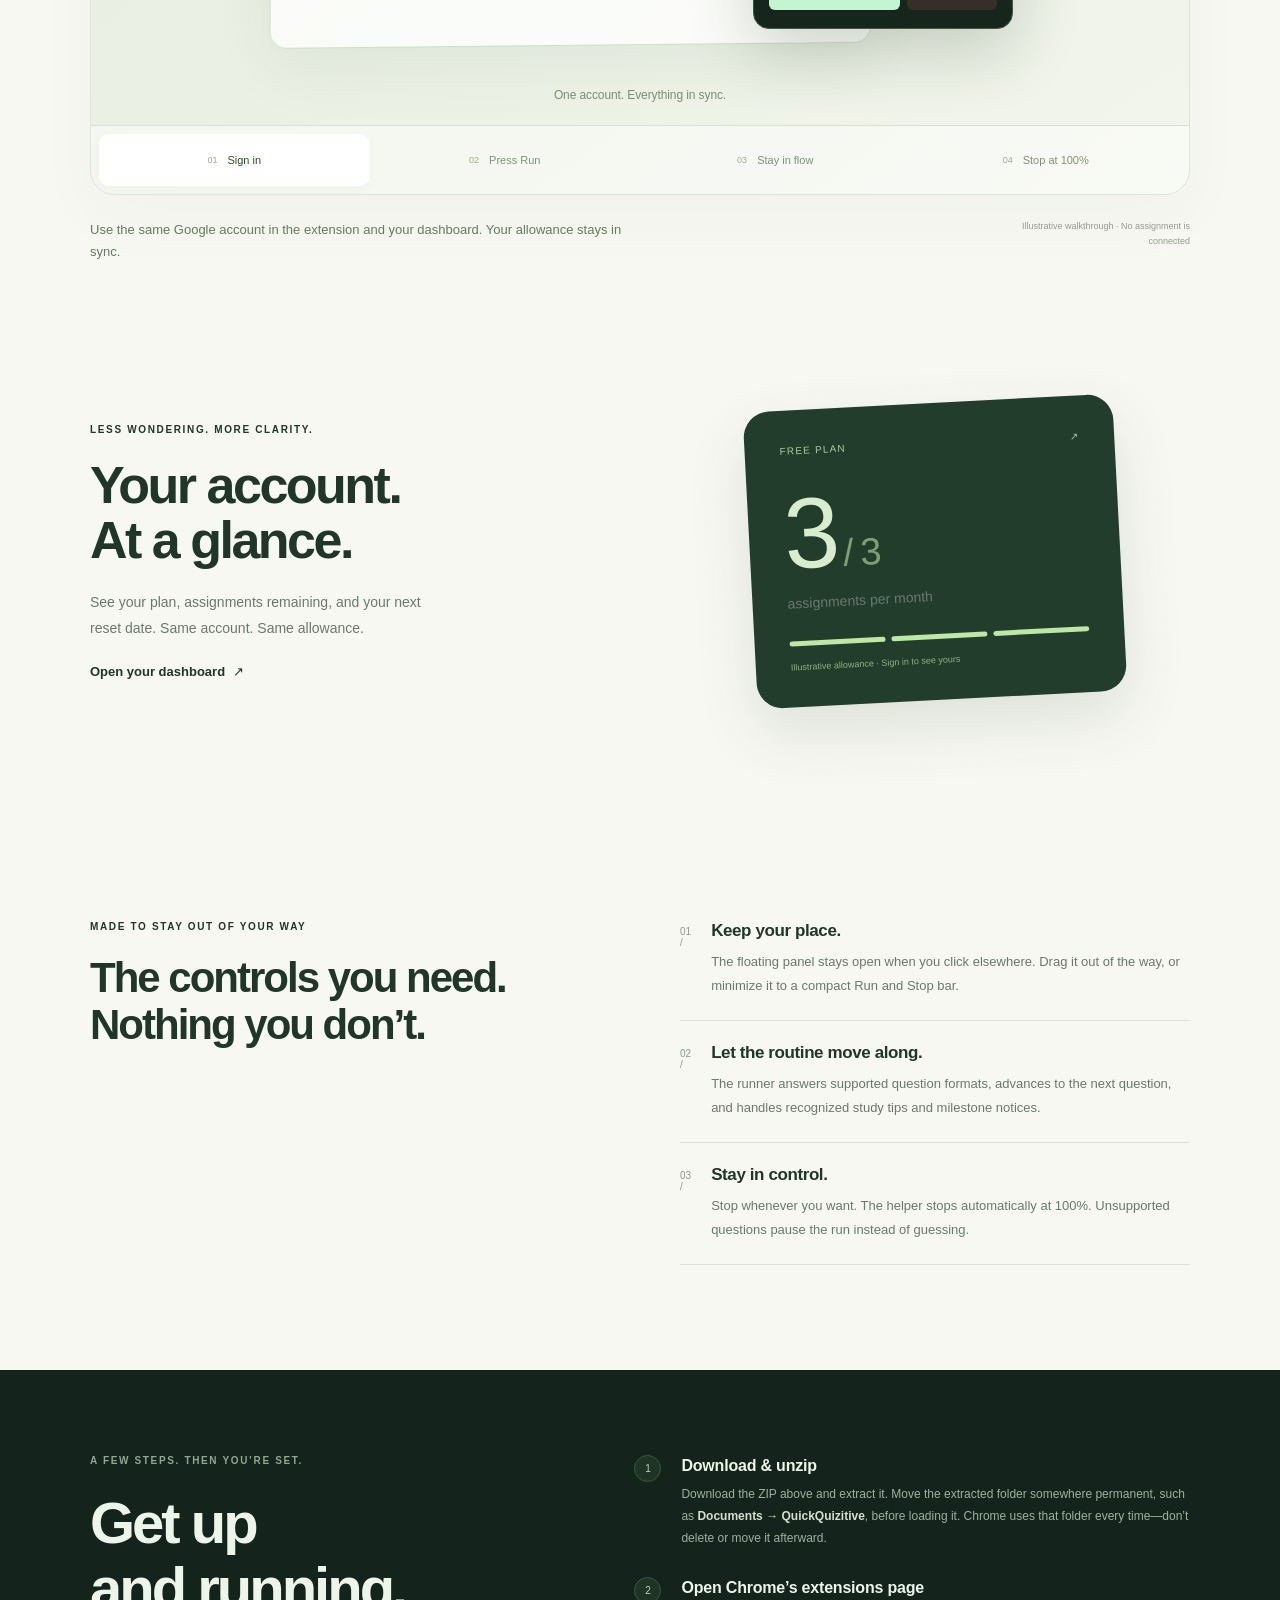
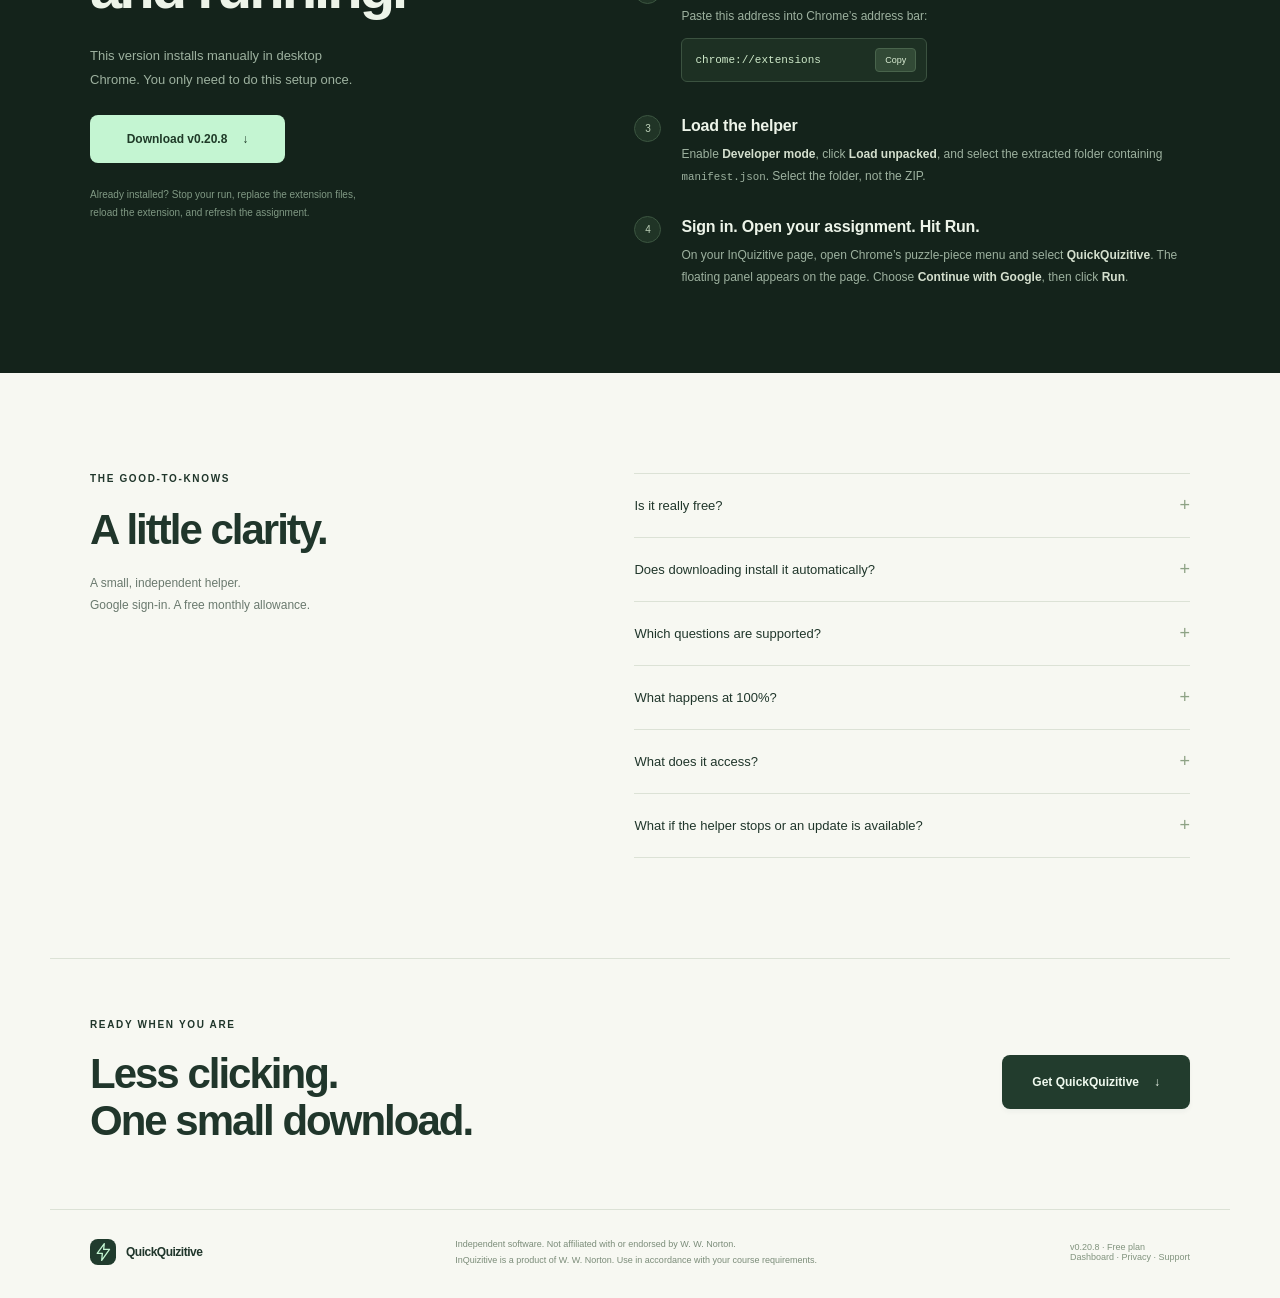
==== commit 02dacca6: "Release v0.20.8: icon, completion indicator, panel sizing and clearer setup" ====
--- a/index.html
+++ b/index.html
@@ -7,11 +7,11 @@
 <link rel="icon" href="mark.svg" type="image/svg+xml"><link rel="stylesheet" href="style.css?v=20261027-dashboard1"><script src="app.js?v=20261027-dashboard1" defer></script>
 </head>
 <body>
-<header class="nav-wrap"><nav class="nav" aria-label="Main navigation"><a class="brand" href="#"><img src="mark.svg" width="32" height="32" alt=""><span>QuickQuizitive</span></a><div class="nav-links"><a href="#in-motion">How it works</a><a href="#install">Installation</a><a href="#faq">FAQ</a><a href="dashboard.html" target="_blank" rel="noopener">Dashboard ↗</a></div><a class="nav-download" href="quickquizitive-v0.20.7.zip" download>Download <span aria-hidden="true">↗</span></a></nav></header>
+<header class="nav-wrap"><nav class="nav" aria-label="Main navigation"><a class="brand" href="#"><img src="mark.svg" width="32" height="32" alt=""><span>QuickQuizitive</span></a><div class="nav-links"><a href="#in-motion">How it works</a><a href="#install">Installation</a><a href="#faq">FAQ</a><a href="dashboard.html" target="_blank" rel="noopener">Dashboard ↗</a></div><a class="nav-download" href="quickquizitive-v0.20.8.zip" download>Download <span aria-hidden="true">↗</span></a></nav></header>
 <main>
 <section class="hero shell">
-<div class="hero-copy"><div class="eyebrow"><span class="dot"></span> FREE PLAN · 3 ASSIGNMENTS / MONTH <span class="pill">v0.20.7</span></div><h1>Fewer clicks.<br><span>More control.</span></h1><p class="lead">A small helper for the repetitive stuff. Run supported InQuizitive questions automatically, with controls that stay right where you need them.</p><div class="hero-actions"><a class="button dark" href="quickquizitive-v0.20.7.zip" download><svg viewBox="0 0 20 20" aria-hidden="true"><path d="M10 3v9m-4-4 4 4 4-4M4 13v4h12v-4"/></svg>Download for Chrome</a><a class="text-link" href="#install">How to install <span aria-hidden="true">→</span></a></div><p class="micro">Google sign-in required. 3 assignments per month. Manual installation required. <a href="helper-panel.png" target="_blank" rel="noopener">View actual panel ↗</a></p></div>
-<div class="hero-art"><div class="orbit-label"><span class="dot"></span> SMALL PANEL. BIG DIFFERENCE.</div><div class="browser-demo"><div class="browser-bar"><div class="traffic"><i></i><i></i><i></i></div><div class="address"><span aria-hidden="true">⌁</span> Your assignment</div><span class="browser-menu" aria-hidden="true">···</span></div><div class="demo-page" aria-hidden="true"><span class="skeleton wide"></span><span class="skeleton short"></span><div class="demo-rule"></div><span class="skeleton mid"></span><div class="answer-line"></div><div class="answer-line"></div><div class="answer-line short-answer"></div></div><section class="helper-demo" aria-label="Interactive interface preview"><div class="helper-bar"><span class="grip" aria-hidden="true">⠿</span><span>QuickQuizitive</span><button id="demo-minimize" aria-label="Minimize preview" aria-expanded="true">−</button></div><div class="demo-content"><div class="helper-brand"><span class="lightning" aria-hidden="true">ϟ</span><div><strong>QuickQuizitive</strong><small>A little less clicking.</small></div><span class="demo-version">v0.20.7</span></div><div class="demo-detail"><div class="helper-label">Automatic run <span>STOPS AT 100%</span></div><p>Answer supported questions and move forward automatically.</p></div><div class="demo-buttons"><button id="demo-run">▶ Run</button><button id="demo-stop">■ Stop</button></div><p class="demo-detail helper-note">↗ Keeps running when you minimize the panel.</p></div></section><div class="demo-caption" id="demo-message" role="status" aria-live="polite">Interactive preview · Try the controls</div></div><div class="annotation"><span aria-hidden="true">↖</span> Just Run. And Stop.</div></div>
+<div class="hero-copy"><div class="eyebrow"><span class="dot"></span> FREE PLAN · 3 ASSIGNMENTS / MONTH <span class="pill">v0.20.8</span></div><h1>Fewer clicks.<br><span>More control.</span></h1><p class="lead">A small helper for the repetitive stuff. Run supported InQuizitive questions automatically, with controls that stay right where you need them.</p><div class="hero-actions"><a class="button dark" href="quickquizitive-v0.20.8.zip" download><svg viewBox="0 0 20 20" aria-hidden="true"><path d="M10 3v9m-4-4 4 4 4-4M4 13v4h12v-4"/></svg>Download for Chrome</a><a class="text-link" href="#install">How to install <span aria-hidden="true">→</span></a></div><p class="micro">Google sign-in required. 3 assignments per month. Manual installation required. <a href="helper-panel.png" target="_blank" rel="noopener">View actual panel ↗</a></p></div>
+<div class="hero-art"><div class="orbit-label"><span class="dot"></span> SMALL PANEL. BIG DIFFERENCE.</div><div class="browser-demo"><div class="browser-bar"><div class="traffic"><i></i><i></i><i></i></div><div class="address"><span aria-hidden="true">⌁</span> Your assignment</div><span class="browser-menu" aria-hidden="true">···</span></div><div class="demo-page" aria-hidden="true"><span class="skeleton wide"></span><span class="skeleton short"></span><div class="demo-rule"></div><span class="skeleton mid"></span><div class="answer-line"></div><div class="answer-line"></div><div class="answer-line short-answer"></div></div><section class="helper-demo" aria-label="Interactive interface preview"><div class="helper-bar"><span class="grip" aria-hidden="true">⠿</span><span>QuickQuizitive</span><button id="demo-minimize" aria-label="Minimize preview" aria-expanded="true">−</button></div><div class="demo-content"><div class="helper-brand"><span class="lightning" aria-hidden="true">ϟ</span><div><strong>QuickQuizitive</strong><small>A little less clicking.</small></div><span class="demo-version">v0.20.8</span></div><div class="demo-detail"><div class="helper-label">Automatic run <span>STOPS AT 100%</span></div><p>Answer supported questions and move forward automatically.</p></div><div class="demo-buttons"><button id="demo-run">▶ Run</button><button id="demo-stop">■ Stop</button></div><p class="demo-detail helper-note">↗ Keeps running when you minimize the panel.</p></div></section><div class="demo-caption" id="demo-message" role="status" aria-live="polite">Interactive preview · Try the controls</div></div><div class="annotation"><span aria-hidden="true">↖</span> Just Run. And Stop.</div></div>
 </section>
 <section class="benefit-strip shell" aria-label="At a glance"><div><span>01</span> A panel that stays put</div><div><span>02</span> You choose when to stop</div><div><span>03</span> Free to download</div></section>
 <section class="flow-section shell" id="in-motion"><div class="flow-intro"><p class="eyebrow">SEE THE RHYTHM</p><h2>A small panel.<br><span>A smoother flow.</span></h2><p>Sign in. Start your run. Keep the controls close.<br>A quick look at how it all fits together.</p></div>
@@ -19,9 +19,9 @@
 <div class="flow-chapters" aria-label="Walkthrough steps"><button class="active" data-flow-step="0" aria-pressed="true"><span>01</span> Sign in</button><button data-flow-step="1" aria-pressed="false"><span>02</span> Press Run</button><button data-flow-step="2" aria-pressed="false"><span>03</span> Stay in flow</button><button data-flow-step="3" aria-pressed="false"><span>04</span> Stop at 100%</button></div></div><div class="flow-explanation"><p id="flow-explanation">Use the same Google account in the extension and your dashboard. Your allowance stays in sync.</p><span>Illustrative walkthrough · No assignment is connected</span></div></section>
 <section class="account-invitation shell"><div><p class="eyebrow">LESS WONDERING. MORE CLARITY.</p><h2>Your account.<br>At a glance.</h2><p>See your plan, assignments remaining, and your next reset date. Same account. Same allowance.</p><a class="text-link" href="dashboard.html" target="_blank" rel="noopener">Open your dashboard <span aria-hidden="true">↗</span></a></div><div class="account-preview" aria-label="Illustrative free-plan allowance"><div><span>FREE PLAN</span><span>↗</span></div><strong>3<span> / 3</span></strong><p>assignments per month</p><div class="preview-allowance-bars"><i></i><i></i><i></i></div><small>Illustrative allowance · Sign in to see yours</small></div></section>
 <section class="story shell" id="how-it-works"><div class="section-intro"><p class="eyebrow">MADE TO STAY OUT OF YOUR WAY</p><h2>The controls you need.<br>Nothing you don’t.</h2></div><div class="feature-list"><article><div class="feature-num">01 /</div><div><h3>Keep your place.</h3><p>The floating panel stays open when you click elsewhere. Drag it out of the way, or minimize it to a compact Run and Stop bar.</p></div></article><article><div class="feature-num">02 /</div><div><h3>Let the routine move along.</h3><p>The runner answers supported question formats, advances to the next question, and handles recognized study tips and milestone notices.</p></div></article><article><div class="feature-num">03 /</div><div><h3>Stay in control.</h3><p>Stop whenever you want. The helper stops automatically at 100%. Unsupported questions pause the run instead of guessing.</p></div></article></div></section>
-<section class="install-band" id="install"><div class="shell install-layout"><div class="install-intro"><p class="eyebrow">A FEW STEPS. THEN YOU’RE SET.</p><h2>Get up<br>and running.</h2><p>This version installs manually in desktop Chrome. You only need to do this setup once.</p><a class="button mint" href="quickquizitive-v0.20.7.zip" download>Download v0.20.7 <span aria-hidden="true">↓</span></a><div class="install-note">Already installed? Stop your run, replace the extension files, reload the extension, and refresh the assignment.</div></div><ol class="steps"><li><span class="step-number">1</span><div><h3>Download & unzip</h3><p>Download the ZIP above and extract it. Keep the <strong>quickquizitive</strong> folder somewhere permanent, such as Documents.</p></div></li><li><span class="step-number">2</span><div><h3>Open Chrome’s extensions page</h3><p>Paste this address into Chrome’s address bar:</p><div class="copy-field"><code>chrome://extensions</code><button id="copy-address" aria-label="Copy Chrome extensions address">Copy</button></div><span id="copy-result" class="copy-result" role="status" aria-live="polite"></span></div></li><li><span class="step-number">3</span><div><h3>Load the helper</h3><p>Enable <strong>Developer mode</strong>, click <strong>Load unpacked</strong>, and select the extracted folder containing <code>manifest.json</code>. Select the folder, not the ZIP.</p></div></li><li><span class="step-number">4</span><div><h3>Sign in. Open your assignment. Hit Run.</h3><p>On your InQuizitive page, open Chrome’s puzzle-piece menu and select <strong>QuickQuizitive</strong>. The floating panel appears on the page. Choose <strong>Continue with Google</strong>, then click <strong>Run</strong>.</p></div></li></ol></div></section>
+<section class="install-band" id="install"><div class="shell install-layout"><div class="install-intro"><p class="eyebrow">A FEW STEPS. THEN YOU’RE SET.</p><h2>Get up<br>and running.</h2><p>This version installs manually in desktop Chrome. You only need to do this setup once.</p><a class="button mint" href="quickquizitive-v0.20.8.zip" download>Download v0.20.8 <span aria-hidden="true">↓</span></a><div class="install-note">Already installed? Stop your run, replace the extension files, reload the extension, and refresh the assignment.</div></div><ol class="steps"><li><span class="step-number">1</span><div><h3>Download & unzip</h3><p>Download the ZIP above and extract it. Move the extracted folder somewhere permanent, such as <strong>Documents → QuickQuizitive</strong>, before loading it. Chrome uses that folder every time—don’t delete or move it afterward.</p></div></li><li><span class="step-number">2</span><div><h3>Open Chrome’s extensions page</h3><p>Paste this address into Chrome’s address bar:</p><div class="copy-field"><code>chrome://extensions</code><button id="copy-address" aria-label="Copy Chrome extensions address">Copy</button></div><span id="copy-result" class="copy-result" role="status" aria-live="polite"></span></div></li><li><span class="step-number">3</span><div><h3>Load the helper</h3><p>Enable <strong>Developer mode</strong>, click <strong>Load unpacked</strong>, and select the extracted folder containing <code>manifest.json</code>. Select the folder, not the ZIP.</p></div></li><li><span class="step-number">4</span><div><h3>Sign in. Open your assignment. Hit Run.</h3><p>On your InQuizitive page, open Chrome’s puzzle-piece menu and select <strong>QuickQuizitive</strong>. The floating panel appears on the page. Choose <strong>Continue with Google</strong>, then click <strong>Run</strong>.</p></div></li></ol></div></section>
 <section class="faq shell" id="faq"><div><p class="eyebrow">THE GOOD-TO-KNOWS</p><h2>A little clarity.</h2><p class="faq-aside">A small, independent helper.<br>Google sign-in. A free monthly allowance.</p></div><div class="faq-items"><details><summary>Is it really free?<span>+</span></summary><p>The free plan includes 3 distinct assignments per UTC calendar month. Sign in with Google to use it. Restarting the same authorized assignment within that month does not consume another use. No AI API key is required.</p></details><details><summary>Does downloading install it automatically?<span>+</span></summary><p>No. This is a manual installation, not a Chrome Web Store listing. Follow the four steps above. Downloading the ZIP alone does not install or run it.</p></details><details><summary>Which questions are supported?<span>+</span></summary><p>The helper supports observed multiple-choice, True/False, dropdown, correct/incorrect card, matching, image-hotspot, passage-selection, ordering, and diagram drag/drop formats. It has been tested on parts of two InQuizitive assignments; compatibility with every course or activity is not guaranteed. Unsupported formats stop the run.</p></details><details><summary>What happens at 100%?<span>+</span></summary><p>The runner stops automatically when the assignment displays 100%. Starting an already-completed assignment does not consume an allowance.</p></details><details><summary>What does it access?<span>+</span></summary><p>The extension reads question data and uses controls on the active InQuizitive page. It does not send course content to an external AI service, directly modify scores, or alter recorded timing. Google and Supabase handle sign-in and assignment allowances. Only account/session information and assignment identifiers are needed by the backend; Norton passwords and question content are not sent to it. See our <a href="privacy.html">privacy policy</a>.</p></details><details><summary>What if the helper stops or an update is available?<span>+</span></summary><p>Unsupported questions, unfamiliar dialogs, lost points, or a progress timeout stop the runner. You can continue manually. The panel checks for new releases and links to the download page. ZIP updates remain manual: download the new package, replace the extension files, reload QuickQuizitive at <code>chrome://extensions</code>, and refresh the assignment.</p></details></div></section>
-<section class="closing shell"><div><p class="eyebrow">READY WHEN YOU ARE</p><h2>Less clicking.<br>One small download.</h2></div><a class="button dark" href="quickquizitive-v0.20.7.zip" download>Get QuickQuizitive <span aria-hidden="true">↓</span></a></section>
+<section class="closing shell"><div><p class="eyebrow">READY WHEN YOU ARE</p><h2>Less clicking.<br>One small download.</h2></div><a class="button dark" href="quickquizitive-v0.20.8.zip" download>Get QuickQuizitive <span aria-hidden="true">↓</span></a></section>
 </main>
-<footer class="footer shell"><a class="brand" href="#"><img src="mark.svg" width="26" height="26" alt=""><span>QuickQuizitive</span></a><p>Independent software. Not affiliated with or endorsed by W. W. Norton.<br>InQuizitive is a product of W. W. Norton. Use in accordance with your course requirements.</p><span>v0.20.7 · Free plan<br><a href="dashboard.html" target="_blank" rel="noopener">Dashboard</a> · <a href="privacy.html">Privacy</a> · <a href="support.html">Support</a></span></footer>
+<footer class="footer shell"><a class="brand" href="#"><img src="mark.svg" width="26" height="26" alt=""><span>QuickQuizitive</span></a><p>Independent software. Not affiliated with or endorsed by W. W. Norton.<br>InQuizitive is a product of W. W. Norton. Use in accordance with your course requirements.</p><span>v0.20.8 · Free plan<br><a href="dashboard.html" target="_blank" rel="noopener">Dashboard</a> · <a href="privacy.html">Privacy</a> · <a href="support.html">Support</a></span></footer>
 </body></html>
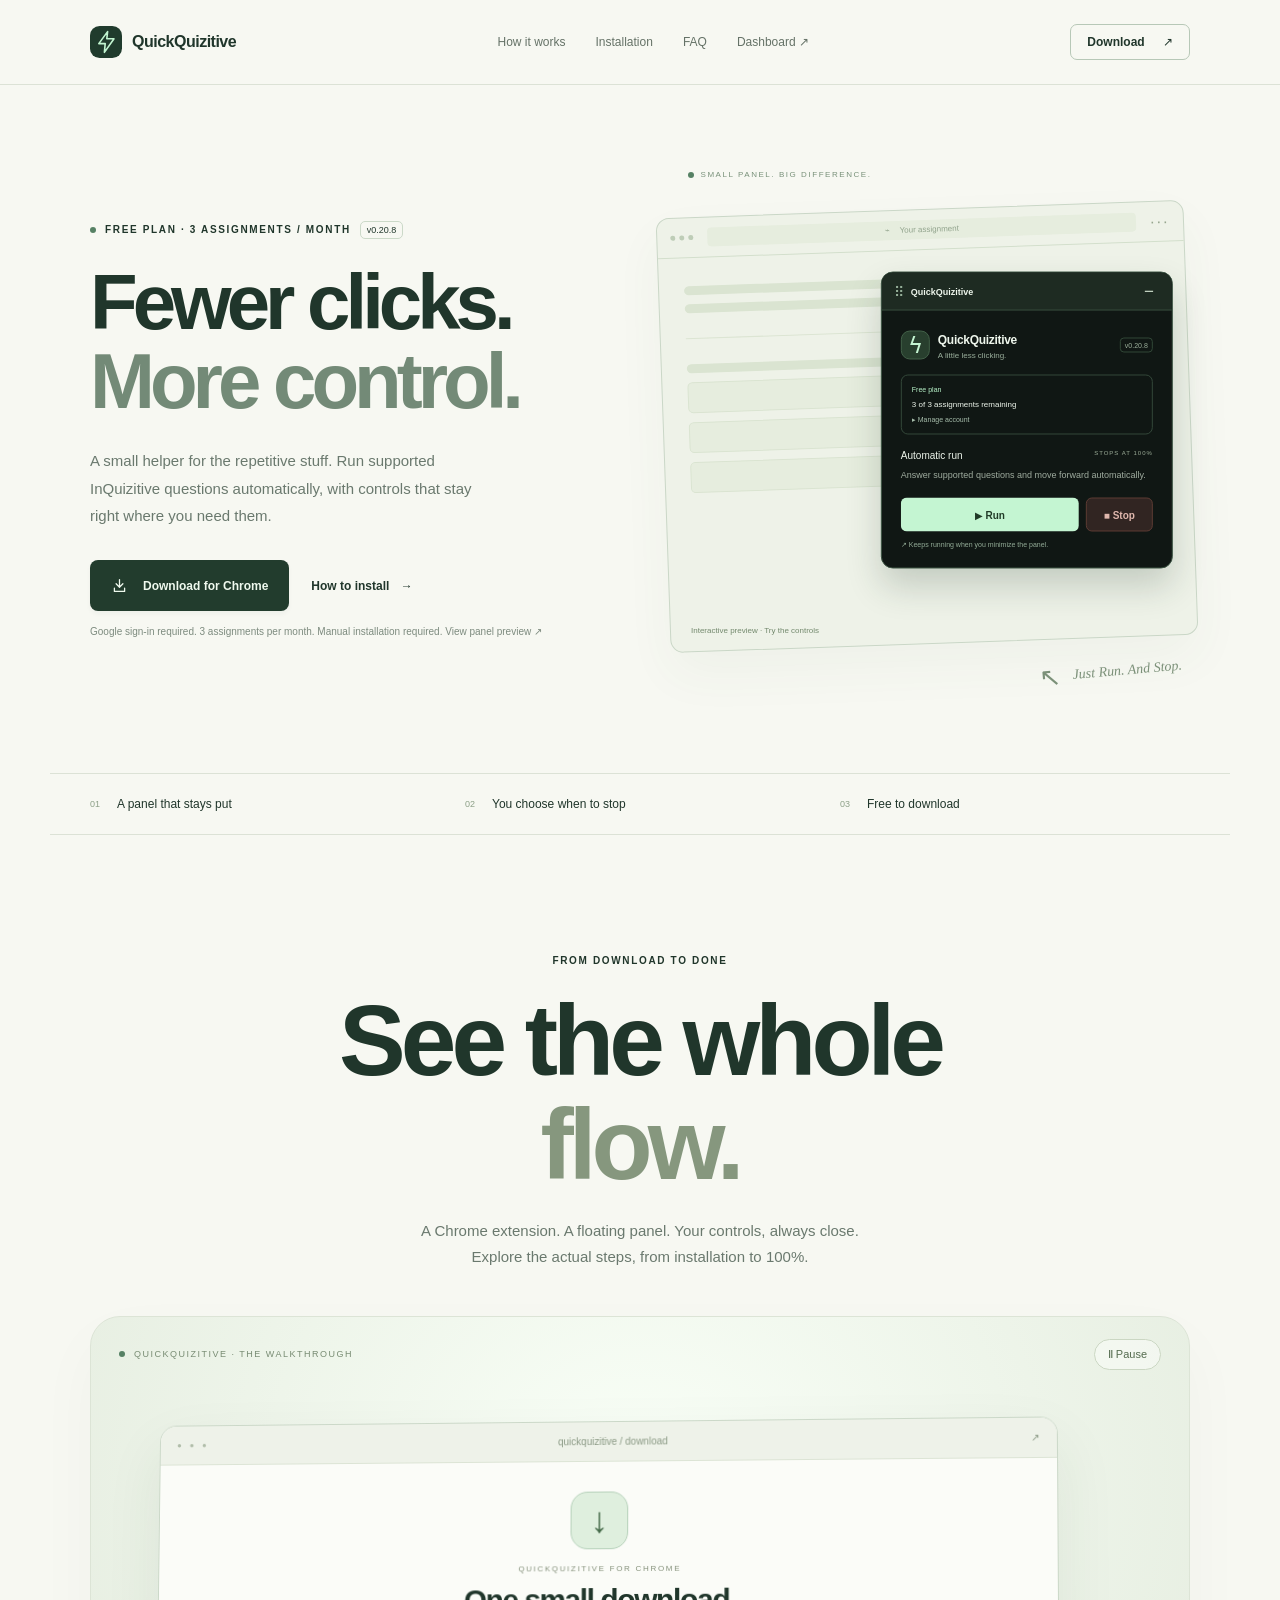
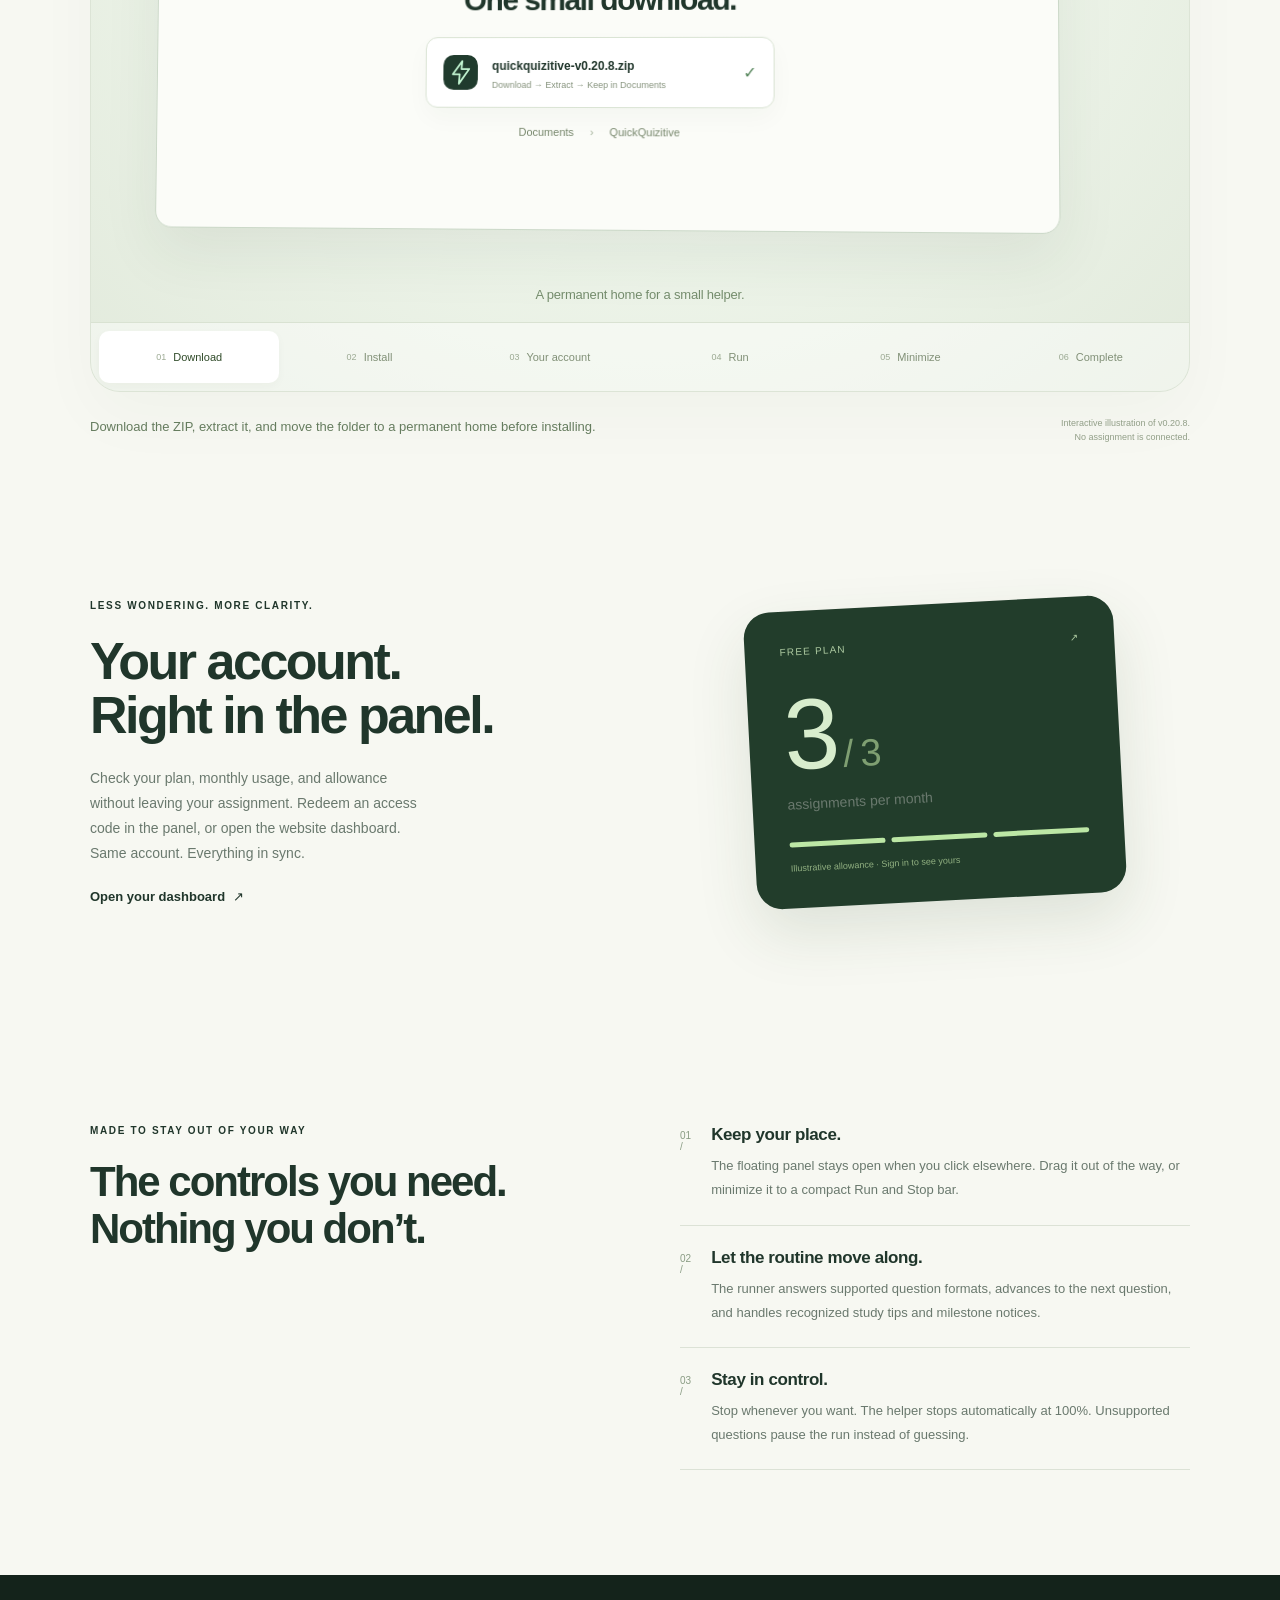
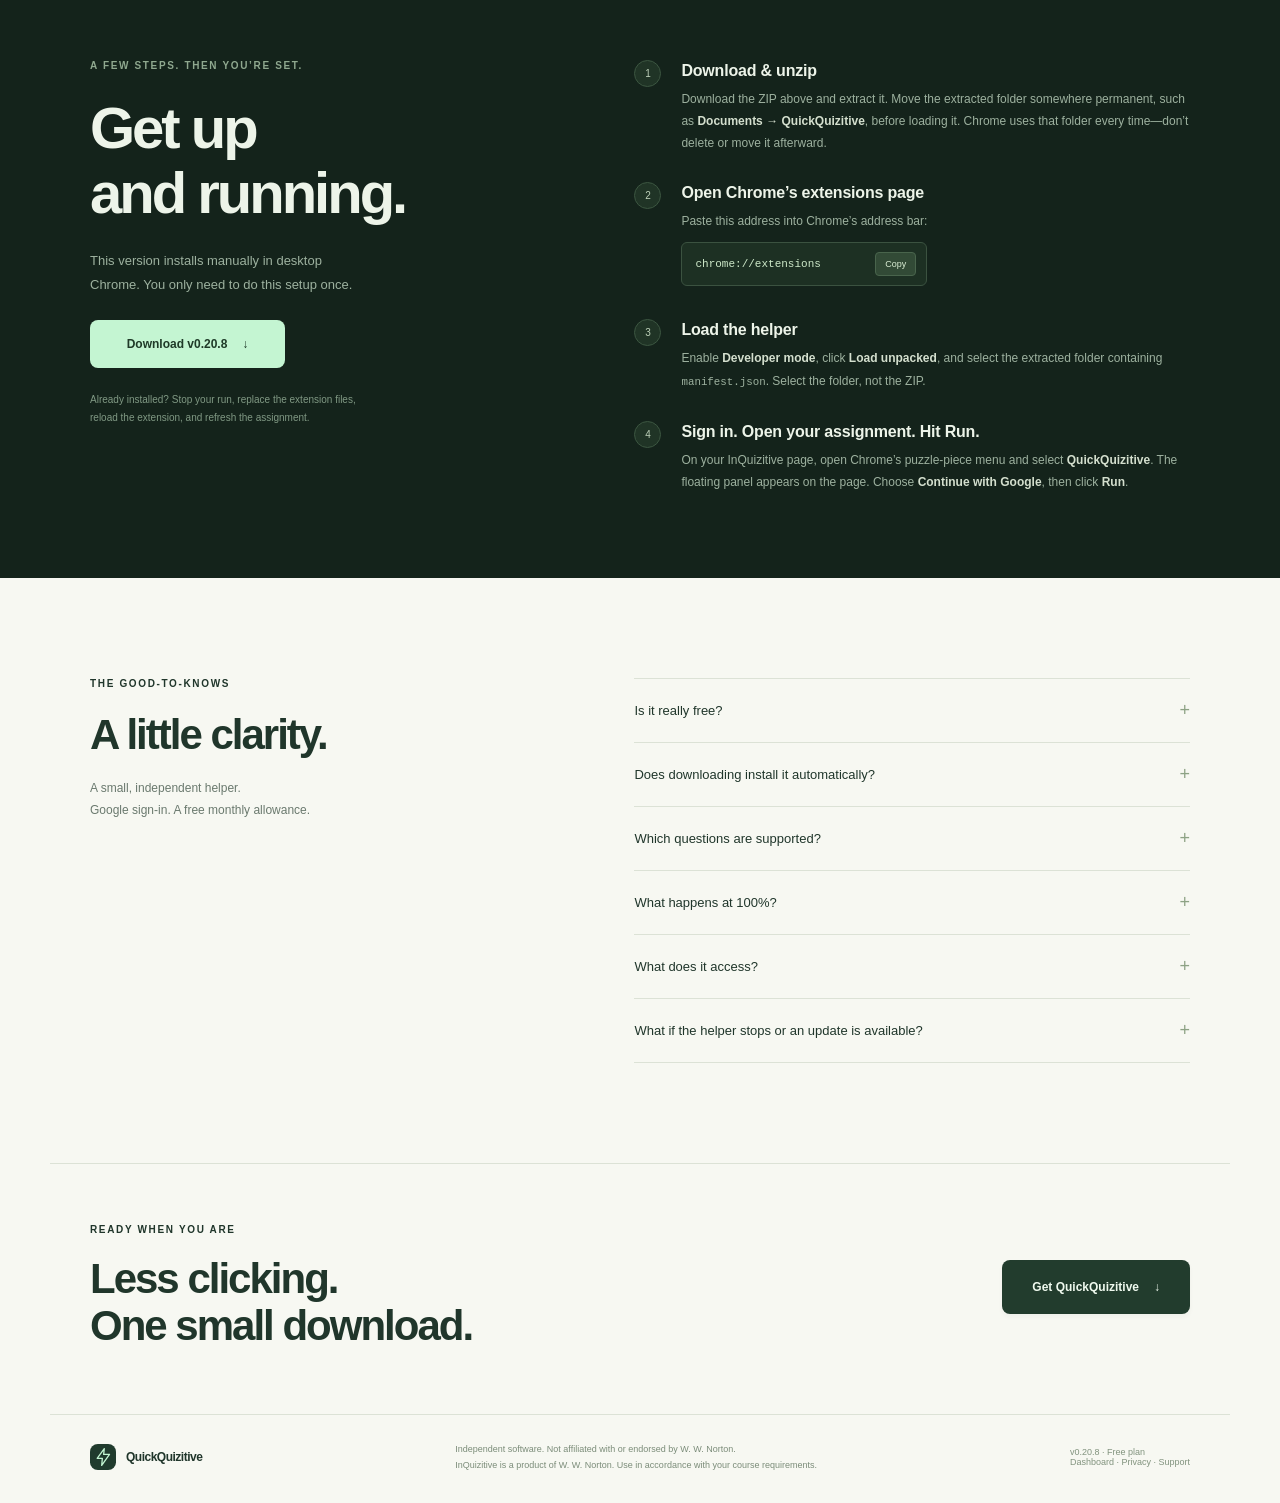
==== commit 88358c0f: "Refresh website with animated installation and product walkthrough" ====
--- a/index.html
+++ b/index.html
@@ -4,20 +4,31 @@
 <meta charset="utf-8"><meta name="viewport" content="width=device-width,initial-scale=1">
 <title>QuickQuizitive — Fewer clicks. More control.</title>
 <meta name="description" content="A free Chrome extension with a movable Run and Stop panel for supported InQuizitive questions. Download QuickQuizitive and follow the installation guide.">
-<link rel="icon" href="mark.svg" type="image/svg+xml"><link rel="stylesheet" href="style.css?v=20261027-dashboard1"><script src="app.js?v=20261027-dashboard1" defer></script>
+<link rel="icon" href="mark.svg" type="image/svg+xml"><link rel="stylesheet" href="style.css?v=20261031-product2"><script src="app.js?v=20261031-product2" defer></script>
 </head>
 <body>
 <header class="nav-wrap"><nav class="nav" aria-label="Main navigation"><a class="brand" href="#"><img src="mark.svg" width="32" height="32" alt=""><span>QuickQuizitive</span></a><div class="nav-links"><a href="#in-motion">How it works</a><a href="#install">Installation</a><a href="#faq">FAQ</a><a href="dashboard.html" target="_blank" rel="noopener">Dashboard ↗</a></div><a class="nav-download" href="quickquizitive-v0.20.8.zip" download>Download <span aria-hidden="true">↗</span></a></nav></header>
 <main>
 <section class="hero shell">
-<div class="hero-copy"><div class="eyebrow"><span class="dot"></span> FREE PLAN · 3 ASSIGNMENTS / MONTH <span class="pill">v0.20.8</span></div><h1>Fewer clicks.<br><span>More control.</span></h1><p class="lead">A small helper for the repetitive stuff. Run supported InQuizitive questions automatically, with controls that stay right where you need them.</p><div class="hero-actions"><a class="button dark" href="quickquizitive-v0.20.8.zip" download><svg viewBox="0 0 20 20" aria-hidden="true"><path d="M10 3v9m-4-4 4 4 4-4M4 13v4h12v-4"/></svg>Download for Chrome</a><a class="text-link" href="#install">How to install <span aria-hidden="true">→</span></a></div><p class="micro">Google sign-in required. 3 assignments per month. Manual installation required. <a href="helper-panel.png" target="_blank" rel="noopener">View actual panel ↗</a></p></div>
-<div class="hero-art"><div class="orbit-label"><span class="dot"></span> SMALL PANEL. BIG DIFFERENCE.</div><div class="browser-demo"><div class="browser-bar"><div class="traffic"><i></i><i></i><i></i></div><div class="address"><span aria-hidden="true">⌁</span> Your assignment</div><span class="browser-menu" aria-hidden="true">···</span></div><div class="demo-page" aria-hidden="true"><span class="skeleton wide"></span><span class="skeleton short"></span><div class="demo-rule"></div><span class="skeleton mid"></span><div class="answer-line"></div><div class="answer-line"></div><div class="answer-line short-answer"></div></div><section class="helper-demo" aria-label="Interactive interface preview"><div class="helper-bar"><span class="grip" aria-hidden="true">⠿</span><span>QuickQuizitive</span><button id="demo-minimize" aria-label="Minimize preview" aria-expanded="true">−</button></div><div class="demo-content"><div class="helper-brand"><span class="lightning" aria-hidden="true">ϟ</span><div><strong>QuickQuizitive</strong><small>A little less clicking.</small></div><span class="demo-version">v0.20.8</span></div><div class="demo-detail"><div class="helper-label">Automatic run <span>STOPS AT 100%</span></div><p>Answer supported questions and move forward automatically.</p></div><div class="demo-buttons"><button id="demo-run">▶ Run</button><button id="demo-stop">■ Stop</button></div><p class="demo-detail helper-note">↗ Keeps running when you minimize the panel.</p></div></section><div class="demo-caption" id="demo-message" role="status" aria-live="polite">Interactive preview · Try the controls</div></div><div class="annotation"><span aria-hidden="true">↖</span> Just Run. And Stop.</div></div>
+<div class="hero-copy"><div class="eyebrow"><span class="dot"></span> FREE PLAN · 3 ASSIGNMENTS / MONTH <span class="pill">v0.20.8</span></div><h1>Fewer clicks.<br><span>More control.</span></h1><p class="lead">A small helper for the repetitive stuff. Run supported InQuizitive questions automatically, with controls that stay right where you need them.</p><div class="hero-actions"><a class="button dark" href="quickquizitive-v0.20.8.zip" download><svg viewBox="0 0 20 20" aria-hidden="true"><path d="M10 3v9m-4-4 4 4 4-4M4 13v4h12v-4"/></svg>Download for Chrome</a><a class="text-link" href="#install">How to install <span aria-hidden="true">→</span></a></div><p class="micro">Google sign-in required. 3 assignments per month. Manual installation required. <a href="helper-panel.png" target="_blank" rel="noopener">View panel preview ↗</a></p></div>
+<div class="hero-art"><div class="orbit-label"><span class="dot"></span> SMALL PANEL. BIG DIFFERENCE.</div><div class="browser-demo"><div class="browser-bar"><div class="traffic"><i></i><i></i><i></i></div><div class="address"><span aria-hidden="true">⌁</span> Your assignment</div><span class="browser-menu" aria-hidden="true">···</span></div><div class="demo-page" aria-hidden="true"><span class="skeleton wide"></span><span class="skeleton short"></span><div class="demo-rule"></div><span class="skeleton mid"></span><div class="answer-line"></div><div class="answer-line"></div><div class="answer-line short-answer"></div></div><section class="helper-demo" aria-label="Interactive interface preview"><div class="helper-bar"><span class="grip" aria-hidden="true">⠿</span><span>QuickQuizitive</span><button id="demo-minimize" aria-label="Minimize preview" aria-expanded="true">−</button></div><div class="demo-content"><div class="helper-brand"><span class="lightning" aria-hidden="true">ϟ</span><div><strong>QuickQuizitive</strong><small>A little less clicking.</small></div><span class="demo-version">v0.20.8</span></div><div class="demo-detail"><div class="hero-account"><span>Free plan</span><strong>3 of 3 assignments remaining</strong><small>▸ Manage account</small></div><div class="helper-label">Automatic run <span>STOPS AT 100%</span></div><p>Answer supported questions and move forward automatically.</p></div><div class="demo-buttons"><button id="demo-run">▶ Run</button><button id="demo-stop">■ Stop</button></div><p class="demo-detail helper-note">↗ Keeps running when you minimize the panel.</p></div></section><div class="demo-caption" id="demo-message" role="status" aria-live="polite">Interactive preview · Try the controls</div></div><div class="annotation"><span aria-hidden="true">↖</span> Just Run. And Stop.</div></div>
 </section>
 <section class="benefit-strip shell" aria-label="At a glance"><div><span>01</span> A panel that stays put</div><div><span>02</span> You choose when to stop</div><div><span>03</span> Free to download</div></section>
-<section class="flow-section shell" id="in-motion"><div class="flow-intro"><p class="eyebrow">SEE THE RHYTHM</p><h2>A small panel.<br><span>A smoother flow.</span></h2><p>Sign in. Start your run. Keep the controls close.<br>A quick look at how it all fits together.</p></div>
-<div class="flow-theater" data-step="0"><div class="flow-theater-top"><span><i class="dot"></i> QUICKQUIZITIVE, IN MOTION</span><button id="flow-pause" aria-label="Pause walkthrough">Ⅱ Pause</button></div><div class="flow-scene" aria-hidden="true"><div class="flow-window"><div class="flow-window-bar"><i></i><i></i><i></i><span>Your assignment</span></div><div class="flow-question"><span class="flow-page-label">QUESTION PREVIEW</span><div class="flow-lines"><i></i><i></i></div><div class="flow-answer"><span>A</span><i></i><b>✓</b></div><div class="flow-answer"><span>B</span><i></i><b>✓</b></div><div class="flow-answer"><span>C</span><i></i><b>✓</b></div></div><div class="flow-grade"><span>Progress</span><strong id="flow-progress">0%</strong><div><i></i></div></div></div><div class="flow-runner"><div class="flow-runner-bar">⠿ <strong>QuickQuizitive</strong><span>−</span></div><div class="flow-account-mini"><span>● Connected</span><b>3 assignments available</b></div><div class="flow-runner-body"><span class="flow-run-label">Automatic run</span><div class="flow-run-buttons"><span>▶ Run</span><span>■ Stop</span></div></div><div class="flow-complete">✓ Stopped at 100%</div></div><div class="flow-orbit-caption"><span id="flow-stage-label">One account. Everything in sync.</span></div></div>
-<div class="flow-chapters" aria-label="Walkthrough steps"><button class="active" data-flow-step="0" aria-pressed="true"><span>01</span> Sign in</button><button data-flow-step="1" aria-pressed="false"><span>02</span> Press Run</button><button data-flow-step="2" aria-pressed="false"><span>03</span> Stay in flow</button><button data-flow-step="3" aria-pressed="false"><span>04</span> Stop at 100%</button></div></div><div class="flow-explanation"><p id="flow-explanation">Use the same Google account in the extension and your dashboard. Your allowance stays in sync.</p><span>Illustrative walkthrough · No assignment is connected</span></div></section>
-<section class="account-invitation shell"><div><p class="eyebrow">LESS WONDERING. MORE CLARITY.</p><h2>Your account.<br>At a glance.</h2><p>See your plan, assignments remaining, and your next reset date. Same account. Same allowance.</p><a class="text-link" href="dashboard.html" target="_blank" rel="noopener">Open your dashboard <span aria-hidden="true">↗</span></a></div><div class="account-preview" aria-label="Illustrative free-plan allowance"><div><span>FREE PLAN</span><span>↗</span></div><strong>3<span> / 3</span></strong><p>assignments per month</p><div class="preview-allowance-bars"><i></i><i></i><i></i></div><small>Illustrative allowance · Sign in to see yours</small></div></section>
+<section class="flow-section shell" id="in-motion">
+<div class="flow-intro"><p class="eyebrow">FROM DOWNLOAD TO DONE</p><h2>See the whole<br><span>flow.</span></h2><p>A Chrome extension. A floating panel. Your controls, always close.<br>Explore the actual steps, from installation to 100%.</p></div>
+<div class="flow-theater" data-step="0"><div class="flow-theater-top"><span><i class="dot"></i> QUICKQUIZITIVE · THE WALKTHROUGH</span><button id="flow-pause">Ⅱ Pause</button></div>
+<div class="product-stage" aria-hidden="true">
+<div class="product-browser"><div class="product-chrome"><span>● ● ●</span><span id="scene-address">quickquizitive / download</span><span>↗</span></div>
+<div class="setup-scene download-scene"><div class="download-glyph">↓</div><span class="scene-eyebrow">QUICKQUIZITIVE FOR CHROME</span><h3>One small download.</h3><div class="download-file"><img src="mark.svg" alt=""><div><strong>quickquizitive-v0.20.8.zip</strong><small>Download → Extract → Keep in Documents</small></div><span>✓</span></div><div class="folder-path">Documents <span>›</span> QuickQuizitive</div></div>
+<div class="setup-scene install-scene"><div class="install-toolbar"><strong>Extensions</strong><span>Developer mode <i></i></span></div><div class="load-chip">Load unpacked <span>＋</span></div><div class="extension-card"><img src="mark.svg" alt=""><div><strong>QuickQuizitive <small>0.20.8</small></strong><p>A little less clicking.</p><span>Details &nbsp; &nbsp; Reload ↻</span></div><b>✓</b></div><p class="install-scene-note">Select the extracted folder containing manifest.json.</p></div>
+<div class="assignment-scene"><div class="lesson-label">YOUR ASSIGNMENT</div><h3>Keep the controls.<br>Lose the extra clicks.</h3><div class="visual-answer"><span>01</span> Match the items <b>✓</b></div><div class="visual-answer"><span>02</span> Choose an answer <b>✓</b></div><div class="visual-answer"><span>03</span> Move to the next question <b>✓</b></div><div class="product-score"><span>Current grade</span><strong id="flow-progress">0%</strong><i></i></div></div>
+</div>
+<div class="product-panel"><div class="product-panel-bar">⠿ <strong>QuickQuizitive</strong><span id="scene-toggle">−</span><span>×</span></div><div class="product-panel-content"><div class="product-brand"><img src="mark.svg" alt=""><div><strong>QuickQuizitive</strong><small>A little less clicking.</small></div><span>v0.20.8</span></div><div class="product-account"><span>Free plan</span><strong>3 of 3 assignments remaining</strong><small>Same account. Allowance stays in sync.</small></div><div class="product-manage"><span>▾ Manage account</span><div><small>you@example.com</small><div class="product-stats"><b>0<small>used this month</small></b><b>3<small>monthly allowance</small></b></div><span class="product-code">Have an access code? <b>Redeem</b></span></div></div><p class="product-run-label">Automatic run <span>STOPS AT 100%</span></p></div><div class="product-buttons"><span>▶ Run</span><span>■ Stop</span></div><div class="product-finished">✓ Completed · 100%</div></div>
+<div class="scene-callout" id="scene-callout">Keep the folder. Chrome loads it from here.</div>
+</div>
+<div class="flow-chapters" aria-label="Walkthrough steps"><button data-flow-step="0" aria-pressed="true" class="active"><span>01</span> Download</button><button data-flow-step="1" aria-pressed="false" class=""><span>02</span> Install</button><button data-flow-step="2" aria-pressed="false" class=""><span>03</span> Your account</button><button data-flow-step="3" aria-pressed="false" class=""><span>04</span> Run</button><button data-flow-step="4" aria-pressed="false" class=""><span>05</span> Minimize</button><button data-flow-step="5" aria-pressed="false" class=""><span>06</span> Complete</button></div></div>
+<div class="flow-explanation"><p id="flow-explanation">Download the ZIP, extract it, and move the folder to a permanent home before installing.</p><span>Interactive illustration of v0.20.8.<br>No assignment is connected.</span></div></section>
+<section class="account-invitation shell"><div><p class="eyebrow">LESS WONDERING. MORE CLARITY.</p><h2>Your account.<br>Right in the panel.</h2><p>Check your plan, monthly usage, and allowance without leaving your assignment. Redeem an access code in the panel, or open the website dashboard. Same account. Everything in sync.</p><a class="text-link" href="dashboard.html" target="_blank" rel="noopener">Open your dashboard <span aria-hidden="true">↗</span></a></div><div class="account-preview" aria-label="Illustrative free-plan allowance"><div><span>FREE PLAN</span><span>↗</span></div><strong>3<span> / 3</span></strong><p>assignments per month</p><div class="preview-allowance-bars"><i></i><i></i><i></i></div><small>Illustrative allowance · Sign in to see yours</small></div></section>
 <section class="story shell" id="how-it-works"><div class="section-intro"><p class="eyebrow">MADE TO STAY OUT OF YOUR WAY</p><h2>The controls you need.<br>Nothing you don’t.</h2></div><div class="feature-list"><article><div class="feature-num">01 /</div><div><h3>Keep your place.</h3><p>The floating panel stays open when you click elsewhere. Drag it out of the way, or minimize it to a compact Run and Stop bar.</p></div></article><article><div class="feature-num">02 /</div><div><h3>Let the routine move along.</h3><p>The runner answers supported question formats, advances to the next question, and handles recognized study tips and milestone notices.</p></div></article><article><div class="feature-num">03 /</div><div><h3>Stay in control.</h3><p>Stop whenever you want. The helper stops automatically at 100%. Unsupported questions pause the run instead of guessing.</p></div></article></div></section>
 <section class="install-band" id="install"><div class="shell install-layout"><div class="install-intro"><p class="eyebrow">A FEW STEPS. THEN YOU’RE SET.</p><h2>Get up<br>and running.</h2><p>This version installs manually in desktop Chrome. You only need to do this setup once.</p><a class="button mint" href="quickquizitive-v0.20.8.zip" download>Download v0.20.8 <span aria-hidden="true">↓</span></a><div class="install-note">Already installed? Stop your run, replace the extension files, reload the extension, and refresh the assignment.</div></div><ol class="steps"><li><span class="step-number">1</span><div><h3>Download & unzip</h3><p>Download the ZIP above and extract it. Move the extracted folder somewhere permanent, such as <strong>Documents → QuickQuizitive</strong>, before loading it. Chrome uses that folder every time—don’t delete or move it afterward.</p></div></li><li><span class="step-number">2</span><div><h3>Open Chrome’s extensions page</h3><p>Paste this address into Chrome’s address bar:</p><div class="copy-field"><code>chrome://extensions</code><button id="copy-address" aria-label="Copy Chrome extensions address">Copy</button></div><span id="copy-result" class="copy-result" role="status" aria-live="polite"></span></div></li><li><span class="step-number">3</span><div><h3>Load the helper</h3><p>Enable <strong>Developer mode</strong>, click <strong>Load unpacked</strong>, and select the extracted folder containing <code>manifest.json</code>. Select the folder, not the ZIP.</p></div></li><li><span class="step-number">4</span><div><h3>Sign in. Open your assignment. Hit Run.</h3><p>On your InQuizitive page, open Chrome’s puzzle-piece menu and select <strong>QuickQuizitive</strong>. The floating panel appears on the page. Choose <strong>Continue with Google</strong>, then click <strong>Run</strong>.</p></div></li></ol></div></section>
 <section class="faq shell" id="faq"><div><p class="eyebrow">THE GOOD-TO-KNOWS</p><h2>A little clarity.</h2><p class="faq-aside">A small, independent helper.<br>Google sign-in. A free monthly allowance.</p></div><div class="faq-items"><details><summary>Is it really free?<span>+</span></summary><p>The free plan includes 3 distinct assignments per UTC calendar month. Sign in with Google to use it. Restarting the same authorized assignment within that month does not consume another use. No AI API key is required.</p></details><details><summary>Does downloading install it automatically?<span>+</span></summary><p>No. This is a manual installation, not a Chrome Web Store listing. Follow the four steps above. Downloading the ZIP alone does not install or run it.</p></details><details><summary>Which questions are supported?<span>+</span></summary><p>The helper supports observed multiple-choice, True/False, dropdown, correct/incorrect card, matching, image-hotspot, passage-selection, ordering, and diagram drag/drop formats. It has been tested on parts of two InQuizitive assignments; compatibility with every course or activity is not guaranteed. Unsupported formats stop the run.</p></details><details><summary>What happens at 100%?<span>+</span></summary><p>The runner stops automatically when the assignment displays 100%. Starting an already-completed assignment does not consume an allowance.</p></details><details><summary>What does it access?<span>+</span></summary><p>The extension reads question data and uses controls on the active InQuizitive page. It does not send course content to an external AI service, directly modify scores, or alter recorded timing. Google and Supabase handle sign-in and assignment allowances. Only account/session information and assignment identifiers are needed by the backend; Norton passwords and question content are not sent to it. See our <a href="privacy.html">privacy policy</a>.</p></details><details><summary>What if the helper stops or an update is available?<span>+</span></summary><p>Unsupported questions, unfamiliar dialogs, lost points, or a progress timeout stop the runner. You can continue manually. The panel checks for new releases and links to the download page. ZIP updates remain manual: download the new package, replace the extension files, reload QuickQuizitive at <code>chrome://extensions</code>, and refresh the assignment.</p></details></div></section>
--- a/style.css
+++ b/style.css
@@ -6,3 +6,9 @@
 @media(prefers-reduced-motion:reduce){:root{scroll-behavior:auto}.flow-section *,.account-invitation *{transition:none!important;animation:none!important}}
 @media(max-width:760px){.nav-links{display:flex}}
 @media(max-width:760px){.flow-scene{height:420px}}
+/* Product walkthrough, based on the real extension interaction. */
+.flow-section{padding-top:120px}.flow-theater{background:radial-gradient(ellipse at 50% 25%,#f9fff7,#e2eadc);border-radius:30px}.flow-intro h2{font-size:clamp(64px,8vw,100px);letter-spacing:-5px}.product-stage{position:relative;height:520px;margin:10px 35px 0;perspective:1600px}.product-browser{position:absolute;left:2%;top:18px;width:88%;height:410px;background:#fbfcf8;border:1px solid #cbd8c8;border-radius:17px;box-shadow:0 25px 60px #263b2914;overflow:hidden;transform:rotateY(-4deg) rotateX(2deg);transition:transform 1s cubic-bezier(.22,1,.36,1)}.product-chrome{height:40px;background:#eef2e9;border-bottom:1px solid #dce4d5;display:flex;align-items:center;justify-content:space-between;padding:0 17px;font-size:10px;color:#8a9984}.product-chrome>span:first-child{letter-spacing:3px;color:#b0bda9;font-size:8px}.setup-scene,.assignment-scene{position:absolute;inset:40px 0 0;padding:30px 35px;transition:opacity .65s,transform .85s cubic-bezier(.22,1,.36,1);opacity:0;transform:translateY(20px);pointer-events:none}.download-scene{text-align:center}.download-glyph{display:grid;place-items:center;margin:0 auto 15px;width:58px;height:58px;border:1px solid #b6d1ba;background:#dfefde;color:#456a49;border-radius:17px;font-size:36px}.scene-eyebrow{display:block;font-size:8px;letter-spacing:1.7px;color:#85917b}.setup-scene h3{font-size:30px;font-weight:550;letter-spacing:-1.4px;margin:10px 0 20px}.download-file{display:flex;align-items:center;gap:14px;max-width:350px;margin:auto;text-align:left;background:white;padding:17px;border:1px solid #d9e3d3;border-radius:12px;box-shadow:0 10px 25px #203c2d08}.download-file img{width:35px}.download-file strong{font-size:12px}.download-file small{display:block;font-size:9px;color:#86937d;margin-top:6px}.download-file>span{color:#548459;margin-left:auto}.folder-path{margin-top:18px;font-size:11px;color:#77876c}.folder-path span{padding:0 13px;color:#a0ae96}.install-toolbar{display:flex;justify-content:space-between;align-items:center;margin-bottom:22px}.install-toolbar strong{font-size:21px;font-weight:550;letter-spacing:-.6px}.install-toolbar>span{font-size:10px;color:#6e7e64;display:flex;gap:9px;align-items:center}.install-toolbar i{display:inline-block;width:26px;height:15px;background:#4f7856;border-radius:20px;position:relative}.install-toolbar i:after{content:'';position:absolute;right:2px;top:2px;width:11px;height:11px;border-radius:50%;background:white}.load-chip{display:flex;gap:30px;width:fit-content;border:1px solid #91ae98;color:#456b4d;border-radius:20px;padding:10px 18px;font-size:11px;margin-bottom:24px;box-shadow:0 0 0 5px #b3d6b724}.extension-card{display:flex;align-items:flex-start;gap:15px;border:1px solid #dce4d7;background:white;border-radius:13px;padding:23px;max-width:430px;box-shadow:0 8px 25px #233d2410}.extension-card img{width:40px}.extension-card strong{font-size:14px;font-weight:550}.extension-card strong small{font-size:10px;color:#85937b;margin-left:7px}.extension-card p{font-size:11px;color:#7e8c75;margin:8px 0 20px}.extension-card div>span{font-size:10px;color:#628466}.extension-card>b{margin-left:auto;color:#548459}.install-scene-note{font-size:10px;color:#819175;margin-top:18px}.assignment-scene{padding-top:30px}.lesson-label{font-size:9px;letter-spacing:1.3px;color:#85987c}.assignment-scene h3{font-size:27px;font-weight:550;letter-spacing:-1px;line-height:1.15;margin:13px 0 23px}.visual-answer{width:63%;padding:13px 14px;border:1px solid #e1e7d9;border-radius:7px;font-size:11px;color:#7e9072;margin-top:8px;display:flex;gap:10px;transition:background .7s,border-color .7s}.visual-answer>span{color:#abb79f;font-size:9px}.visual-answer>b{opacity:0;margin-left:auto;color:#4c7e53;transition:opacity .6s}.product-score{position:absolute;right:30px;top:45px;text-align:center;color:#8b9d7f;font-size:9px}.product-score strong{display:block;font-size:42px;letter-spacing:-2px;font-weight:500;color:#4a6e45;margin-top:10px}.product-score i{display:block;height:4px;background:#aac69b;border-radius:4px;margin-top:7px}.product-panel{position:absolute;right:0;top:110px;width:295px;background:#101414;border:1px solid #3a4b40;border-radius:14px;box-shadow:0 22px 60px #213c2b35;color:#edf4ee;overflow:hidden;opacity:0;transform:translate(30px,20px) scale(.96);transition:opacity .6s,transform .9s cubic-bezier(.22,1,.36,1),width .7s cubic-bezier(.22,1,.36,1),top .9s cubic-bezier(.22,1,.36,1)}.product-panel-bar{display:flex;gap:10px;align-items:center;background:#1b2420;padding:11px 13px;color:#a8bcac;font-size:12px}.product-panel-bar strong{flex:1;font-size:10px;color:#e0eadd;font-weight:550}.product-panel-content{padding:16px 17px 0;max-height:350px;opacity:1;overflow:hidden;transition:max-height .7s,padding .7s,opacity .3s}.product-brand{display:flex;gap:8px;align-items:center;margin-bottom:16px}.product-brand img{width:30px}.product-brand strong{font-size:11px;letter-spacing:-.3px}.product-brand small{display:block;font-size:7px;color:#96a79b;margin-top:3px}.product-brand>span{font-size:7px;color:#92a69a;margin-left:auto}.product-account{padding:12px;border:1px solid #334739;border-radius:9px;display:grid;gap:9px;background:#191f1e}.product-account>span{font-size:8px;color:#b9f5ca}.product-account strong{font-size:10px;font-weight:450}.product-account small{font-size:8px;color:#8fa194;line-height:1.5}.product-manage{margin-top:10px;border:1px solid #2a3431;border-radius:8px;font-size:9px;overflow:hidden}.product-manage>span{display:block;padding:10px;color:#b9f5ca}.product-manage>div{max-height:0;opacity:0;overflow:hidden;padding:0 10px;transition:max-height .7s,opacity .5s,padding .7s}.product-manage small{font-size:8px;color:#95a499}.product-stats{display:flex;gap:8px;margin:10px 0}.product-stats>b{flex:1;background:#1b2420;border-radius:6px;padding:9px;font-size:17px;color:#b9f5ca}.product-stats small{display:block;font-size:7px;font-weight:400;margin-top:4px}.product-code{display:flex;justify-content:space-between;font-size:8px;color:#9db4a3}.product-code b{font-weight:450;color:#c3e7cc}.product-run-label{font-size:9px;margin-top:15px;display:flex;justify-content:space-between}.product-run-label span{font-size:6px;color:#82978a;letter-spacing:.7px}.product-buttons{display:flex;gap:7px;padding:14px 17px 17px}.product-buttons>span{flex:1;text-align:center;background:#b9f5ca;border-radius:6px;padding:10px;color:#173321;font-size:10px;font-weight:600;transition:box-shadow .5s}.product-buttons>span:last-child{flex:.6;background:#302321;color:#e4b6ae;border:1px solid #49312d}.product-finished{max-height:0;opacity:0;overflow:hidden;padding:0 17px;color:#b9f5ca;font-size:10px;transition:max-height .6s,opacity .6s,padding .6s}.scene-callout{position:absolute;bottom:20px;width:100%;text-align:center;font-size:13px;color:#748c6c;letter-spacing:-.2px}.flow-chapters{grid-template-columns:repeat(6,1fr)}.flow-chapters button{gap:7px}.flow-theater[data-step="0"] .download-scene,.flow-theater[data-step="1"] .install-scene,.flow-theater:not([data-step="0"]):not([data-step="1"]) .assignment-scene{opacity:1;transform:translateY(0)}.flow-theater:not([data-step="0"]):not([data-step="1"]) .product-panel{opacity:1;transform:translate(0,0) scale(1)}.flow-theater[data-step="2"] .product-panel{top:57px}.flow-theater[data-step="2"] .product-manage>div{max-height:140px;opacity:1;padding:0 10px 12px}.flow-theater[data-step="3"] .product-buttons>span:first-child{box-shadow:0 0 0 4px #b9f5ca22}.flow-theater[data-step="3"] .visual-answer:first-of-type,.flow-theater[data-step="4"] .visual-answer,.flow-theater[data-step="5"] .visual-answer{background:#e3f1dc;border-color:#bdd3b0}.flow-theater[data-step="4"] .visual-answer>b,.flow-theater[data-step="5"] .visual-answer>b{opacity:1}.flow-theater[data-step="4"] .product-panel{width:220px;top:95px;transform:translate(-10px,0)}.flow-theater[data-step="4"] .product-panel-content{max-height:0;padding:0 17px;opacity:0}.flow-theater[data-step="5"] .product-finished{max-height:45px;padding:0 17px 17px;opacity:1}.flow-theater[data-step="5"] .product-score strong{color:#2b7b49}.flow-theater[data-step="5"] .product-browser{transform:rotateY(0) rotateX(0)}
+@media(max-width:760px){.flow-intro h2{font-size:68px;letter-spacing:-3.8px}.product-stage{height:555px;margin:0 12px}.product-browser{left:0;width:100%;height:395px;transform:none}.setup-scene{padding:25px 18px}.download-file{gap:9px;padding:12px}.download-file strong{font-size:10px}.download-file small{font-size:8px}.install-toolbar>span{font-size:8px}.extension-card{padding:17px}.assignment-scene{padding:25px 18px}.assignment-scene h3{font-size:23px}.visual-answer{width:70%;font-size:9px;padding:12px 9px}.product-score{right:14px;top:30px}.product-score strong{font-size:32px}.product-panel{width:250px;top:190px;right:0}.flow-theater[data-step="2"] .product-panel{top:130px}.flow-theater[data-step="4"] .product-panel{top:330px;width:210px;transform:translate(-5px,0)}.scene-callout{bottom:14px;font-size:11px;padding:0 10px}.flow-chapters{grid-template-columns:repeat(3,1fr)}.flow-chapters button{font-size:10px;min-height:50px;flex-direction:row}.flow-explanation{padding-top:18px}.product-panel-content{padding:13px 14px 0}.product-brand{margin-bottom:12px}.product-buttons{padding:12px 14px 14px}.product-finished{font-size:9px}.flow-theater[data-step="5"] .product-finished{padding-bottom:14px}}
+@media(prefers-reduced-motion:reduce){.product-stage *{transition:none!important;animation:none!important}}
+
+.hero-account{display:grid;gap:7px;margin-top:15px;border:1px solid #334739;border-radius:7px;padding:10px}.hero-account span{font-size:7px;color:#b9f5ca}.hero-account strong{font-size:8px;font-weight:450}.hero-account small{font-size:7px;color:#a6bdab}.browser-demo{height:435px}.hero-art{padding-bottom:44px}.hero-account+.helper-label{margin-top:15px}.browser-demo .helper-demo{top:65px}
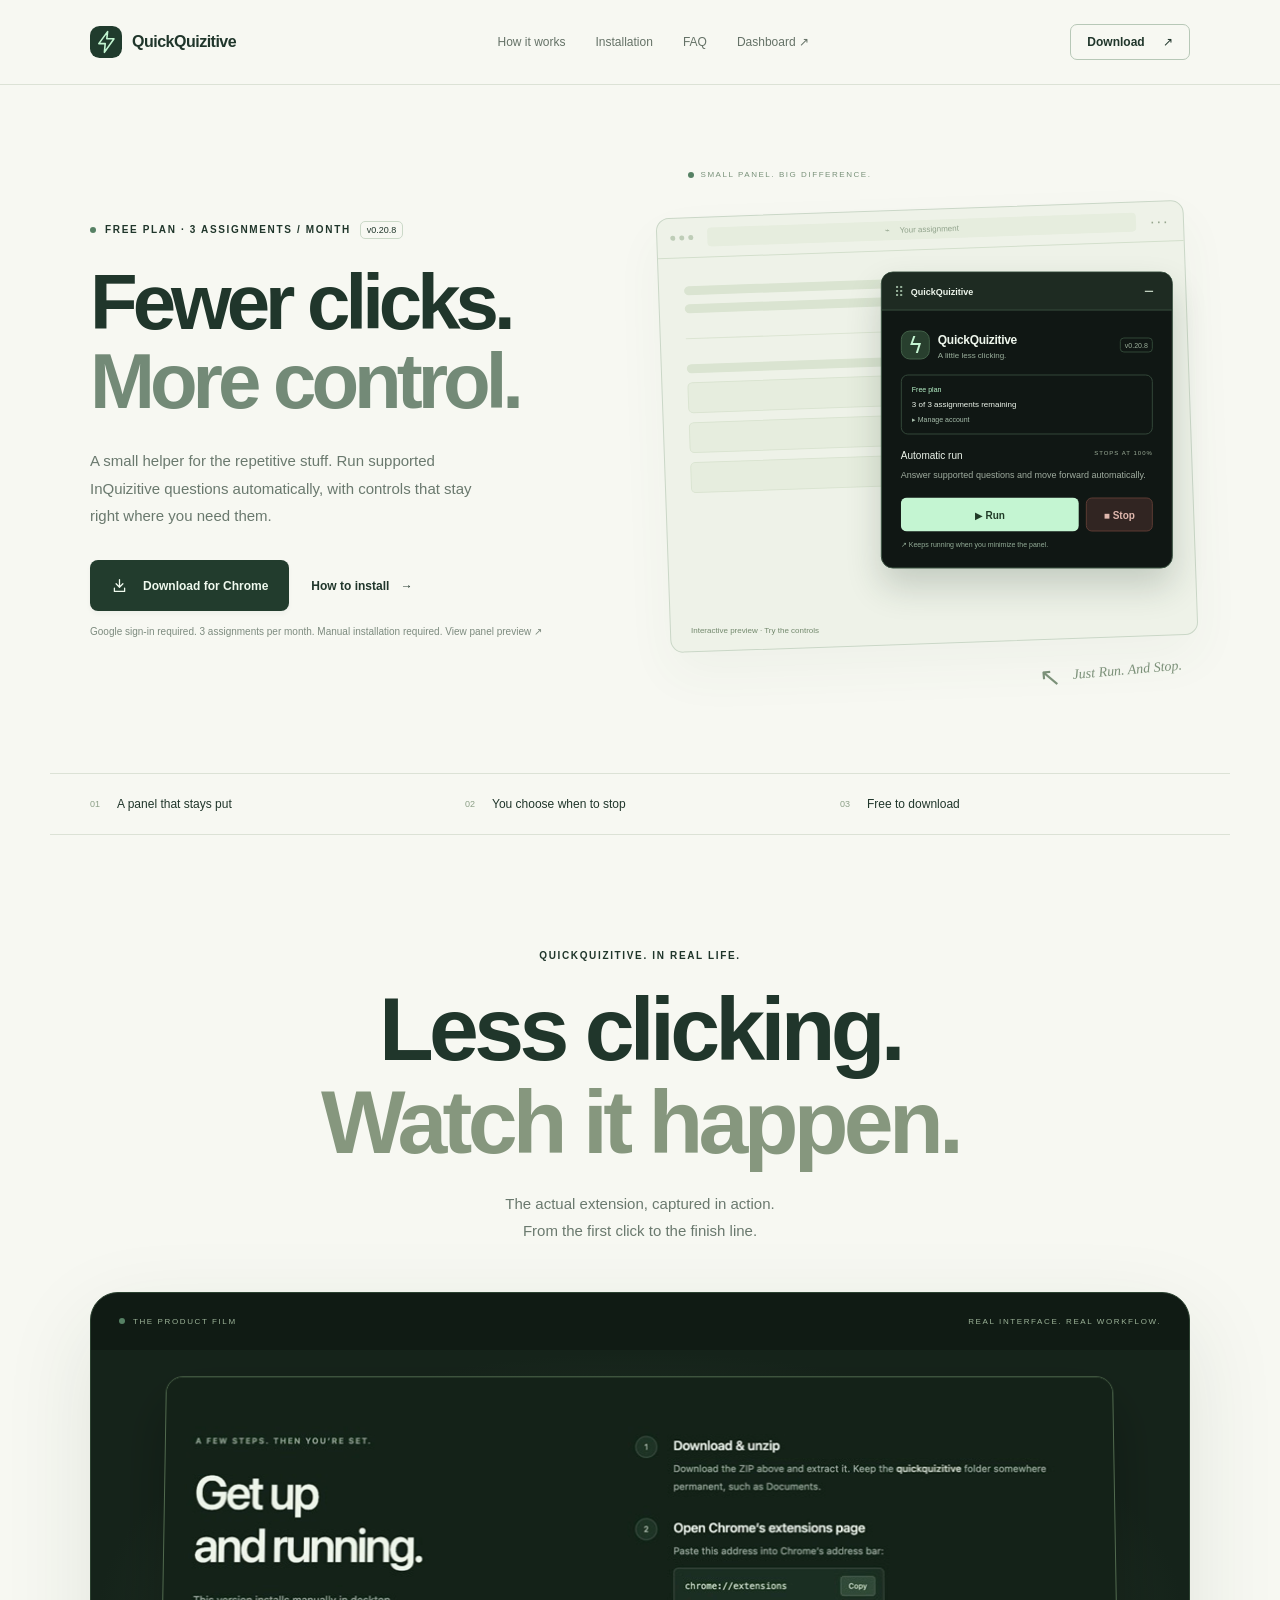
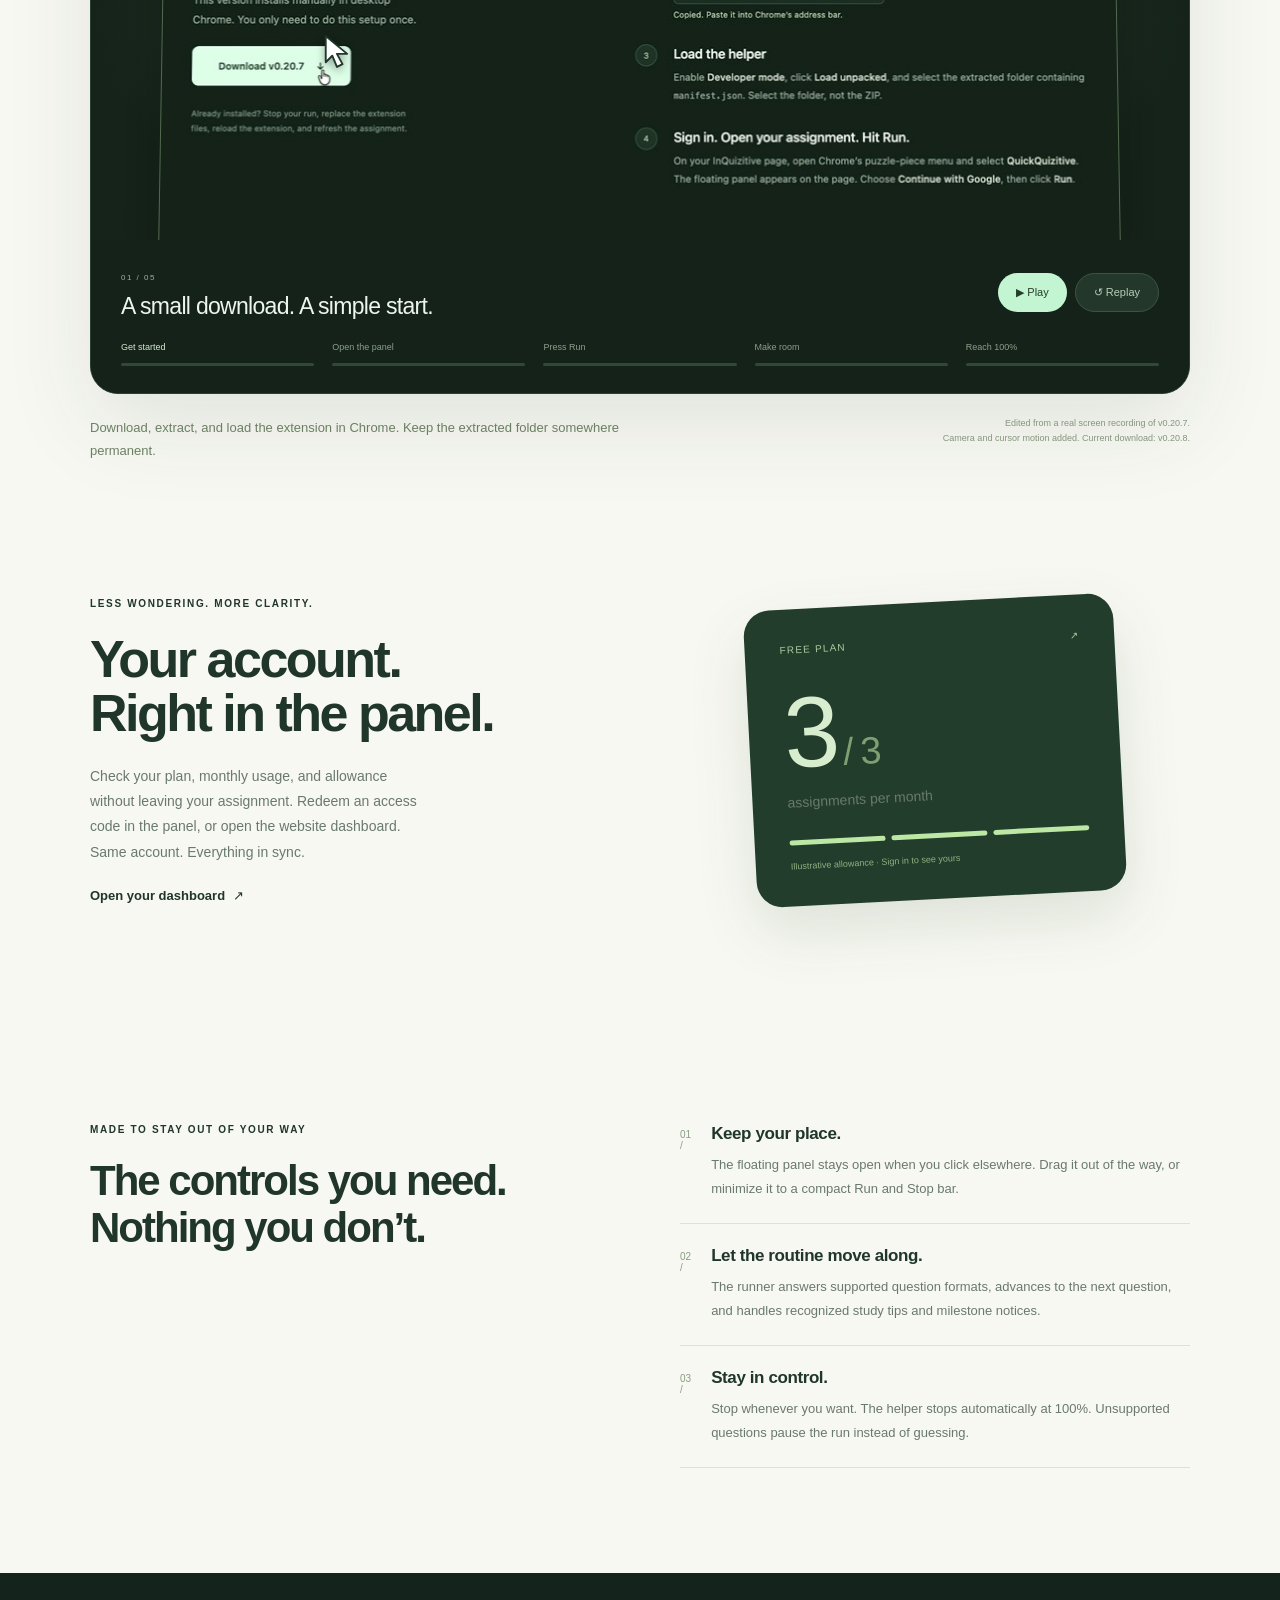
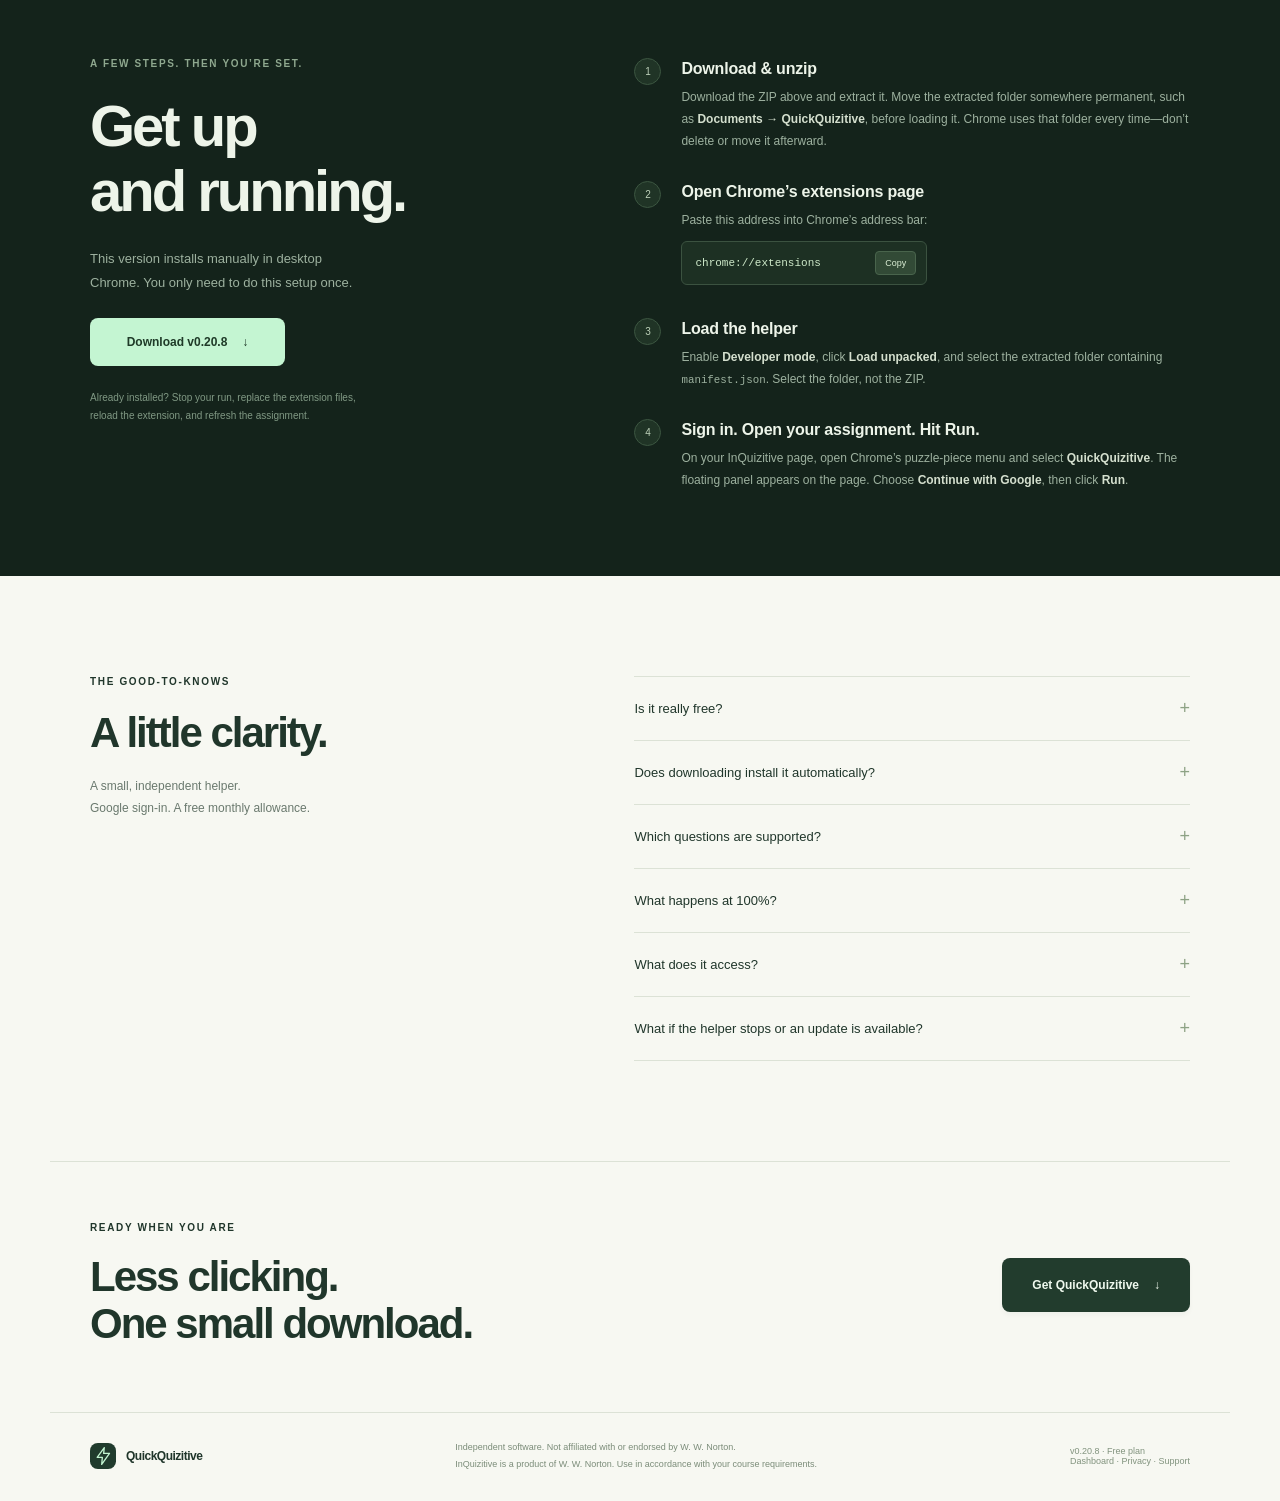
==== commit 4ef976be: "Add cinematic demo using real screen recording frames" ====
--- a/index.html
+++ b/index.html
@@ -4,7 +4,7 @@
 <meta charset="utf-8"><meta name="viewport" content="width=device-width,initial-scale=1">
 <title>QuickQuizitive — Fewer clicks. More control.</title>
 <meta name="description" content="A free Chrome extension with a movable Run and Stop panel for supported InQuizitive questions. Download QuickQuizitive and follow the installation guide.">
-<link rel="icon" href="mark.svg" type="image/svg+xml"><link rel="stylesheet" href="style.css?v=20261031-product2"><script src="app.js?v=20261031-product2" defer></script>
+<link rel="icon" href="mark.svg" type="image/svg+xml"><link rel="stylesheet" href="style.css?v=20261101-film1"><script src="app.js?v=20261101-film1" defer></script>
 </head>
 <body>
 <header class="nav-wrap"><nav class="nav" aria-label="Main navigation"><a class="brand" href="#"><img src="mark.svg" width="32" height="32" alt=""><span>QuickQuizitive</span></a><div class="nav-links"><a href="#in-motion">How it works</a><a href="#install">Installation</a><a href="#faq">FAQ</a><a href="dashboard.html" target="_blank" rel="noopener">Dashboard ↗</a></div><a class="nav-download" href="quickquizitive-v0.20.8.zip" download>Download <span aria-hidden="true">↗</span></a></nav></header>
@@ -14,20 +14,20 @@
 <div class="hero-art"><div class="orbit-label"><span class="dot"></span> SMALL PANEL. BIG DIFFERENCE.</div><div class="browser-demo"><div class="browser-bar"><div class="traffic"><i></i><i></i><i></i></div><div class="address"><span aria-hidden="true">⌁</span> Your assignment</div><span class="browser-menu" aria-hidden="true">···</span></div><div class="demo-page" aria-hidden="true"><span class="skeleton wide"></span><span class="skeleton short"></span><div class="demo-rule"></div><span class="skeleton mid"></span><div class="answer-line"></div><div class="answer-line"></div><div class="answer-line short-answer"></div></div><section class="helper-demo" aria-label="Interactive interface preview"><div class="helper-bar"><span class="grip" aria-hidden="true">⠿</span><span>QuickQuizitive</span><button id="demo-minimize" aria-label="Minimize preview" aria-expanded="true">−</button></div><div class="demo-content"><div class="helper-brand"><span class="lightning" aria-hidden="true">ϟ</span><div><strong>QuickQuizitive</strong><small>A little less clicking.</small></div><span class="demo-version">v0.20.8</span></div><div class="demo-detail"><div class="hero-account"><span>Free plan</span><strong>3 of 3 assignments remaining</strong><small>▸ Manage account</small></div><div class="helper-label">Automatic run <span>STOPS AT 100%</span></div><p>Answer supported questions and move forward automatically.</p></div><div class="demo-buttons"><button id="demo-run">▶ Run</button><button id="demo-stop">■ Stop</button></div><p class="demo-detail helper-note">↗ Keeps running when you minimize the panel.</p></div></section><div class="demo-caption" id="demo-message" role="status" aria-live="polite">Interactive preview · Try the controls</div></div><div class="annotation"><span aria-hidden="true">↖</span> Just Run. And Stop.</div></div>
 </section>
 <section class="benefit-strip shell" aria-label="At a glance"><div><span>01</span> A panel that stays put</div><div><span>02</span> You choose when to stop</div><div><span>03</span> Free to download</div></section>
-<section class="flow-section shell" id="in-motion">
-<div class="flow-intro"><p class="eyebrow">FROM DOWNLOAD TO DONE</p><h2>See the whole<br><span>flow.</span></h2><p>A Chrome extension. A floating panel. Your controls, always close.<br>Explore the actual steps, from installation to 100%.</p></div>
-<div class="flow-theater" data-step="0"><div class="flow-theater-top"><span><i class="dot"></i> QUICKQUIZITIVE · THE WALKTHROUGH</span><button id="flow-pause">Ⅱ Pause</button></div>
-<div class="product-stage" aria-hidden="true">
-<div class="product-browser"><div class="product-chrome"><span>● ● ●</span><span id="scene-address">quickquizitive / download</span><span>↗</span></div>
-<div class="setup-scene download-scene"><div class="download-glyph">↓</div><span class="scene-eyebrow">QUICKQUIZITIVE FOR CHROME</span><h3>One small download.</h3><div class="download-file"><img src="mark.svg" alt=""><div><strong>quickquizitive-v0.20.8.zip</strong><small>Download → Extract → Keep in Documents</small></div><span>✓</span></div><div class="folder-path">Documents <span>›</span> QuickQuizitive</div></div>
-<div class="setup-scene install-scene"><div class="install-toolbar"><strong>Extensions</strong><span>Developer mode <i></i></span></div><div class="load-chip">Load unpacked <span>＋</span></div><div class="extension-card"><img src="mark.svg" alt=""><div><strong>QuickQuizitive <small>0.20.8</small></strong><p>A little less clicking.</p><span>Details &nbsp; &nbsp; Reload ↻</span></div><b>✓</b></div><p class="install-scene-note">Select the extracted folder containing manifest.json.</p></div>
-<div class="assignment-scene"><div class="lesson-label">YOUR ASSIGNMENT</div><h3>Keep the controls.<br>Lose the extra clicks.</h3><div class="visual-answer"><span>01</span> Match the items <b>✓</b></div><div class="visual-answer"><span>02</span> Choose an answer <b>✓</b></div><div class="visual-answer"><span>03</span> Move to the next question <b>✓</b></div><div class="product-score"><span>Current grade</span><strong id="flow-progress">0%</strong><i></i></div></div>
+<section class="film-section shell" id="in-motion"><div class="flow-intro"><p class="eyebrow">QUICKQUIZITIVE. IN REAL LIFE.</p><h2>Less clicking.<br><span>Watch it happen.</span></h2><p>The actual extension, captured in action.<br>From the first click to the finish line.</p></div>
+<div class="product-film" data-shot="0" data-playing="false" role="group" aria-label="QuickQuizitive product demonstration">
+<div class="film-top"><span><i class="dot"></i> THE PRODUCT FILM</span><span>REAL INTERFACE. REAL WORKFLOW.</span></div>
+<div class="film-screen" aria-hidden="true">
+<div class="film-shot shot-setup"><div class="film-image-frame"><img src="demo-setup.png" alt="" width="960" height="480"></div></div>
+<div class="film-shot shot-open"><div class="film-aura"></div><img class="real-panel" src="demo-panel.png" alt="" width="311" height="426"><span class="film-callout callout-account">Your account.<br>Right where you work.</span></div>
+<div class="film-shot shot-run"><div class="real-question"><img src="demo-progress.png" alt="" width="980" height="366"></div><img class="run-panel" src="demo-panel.png" alt="" width="311" height="426"><span class="film-callout callout-run">One click.<br>Keep moving.</span></div>
+<div class="film-shot shot-compact"><div class="real-question"><img src="demo-progress.png" alt="" width="980" height="366"></div><div class="compact-display"><img src="demo-compact.png" alt="" width="199" height="90"></div><span class="film-callout callout-compact">Your screen.<br>Your space.</span></div>
+<div class="film-shot shot-done"><span class="film-hundred">100<span>%</span></span><div class="completion-capture"><img src="demo-complete.png" alt="" width="965" height="132"></div><span class="film-callout callout-done">A clear finish.</span></div>
+<div class="film-cursor"><svg viewBox="0 0 30 38"><path d="M4 2v28l7-7 5 12 6-3-6-11h11Z" fill="#fff" stroke="#20362b" stroke-width="2" stroke-linejoin="round"/></svg><i></i></div>
 </div>
-<div class="product-panel"><div class="product-panel-bar">⠿ <strong>QuickQuizitive</strong><span id="scene-toggle">−</span><span>×</span></div><div class="product-panel-content"><div class="product-brand"><img src="mark.svg" alt=""><div><strong>QuickQuizitive</strong><small>A little less clicking.</small></div><span>v0.20.8</span></div><div class="product-account"><span>Free plan</span><strong>3 of 3 assignments remaining</strong><small>Same account. Allowance stays in sync.</small></div><div class="product-manage"><span>▾ Manage account</span><div><small>you@example.com</small><div class="product-stats"><b>0<small>used this month</small></b><b>3<small>monthly allowance</small></b></div><span class="product-code">Have an access code? <b>Redeem</b></span></div></div><p class="product-run-label">Automatic run <span>STOPS AT 100%</span></p></div><div class="product-buttons"><span>▶ Run</span><span>■ Stop</span></div><div class="product-finished">✓ Completed · 100%</div></div>
-<div class="scene-callout" id="scene-callout">Keep the folder. Chrome loads it from here.</div>
-</div>
-<div class="flow-chapters" aria-label="Walkthrough steps"><button data-flow-step="0" aria-pressed="true" class="active"><span>01</span> Download</button><button data-flow-step="1" aria-pressed="false" class=""><span>02</span> Install</button><button data-flow-step="2" aria-pressed="false" class=""><span>03</span> Your account</button><button data-flow-step="3" aria-pressed="false" class=""><span>04</span> Run</button><button data-flow-step="4" aria-pressed="false" class=""><span>05</span> Minimize</button><button data-flow-step="5" aria-pressed="false" class=""><span>06</span> Complete</button></div></div>
-<div class="flow-explanation"><p id="flow-explanation">Download the ZIP, extract it, and move the folder to a permanent home before installing.</p><span>Interactive illustration of v0.20.8.<br>No assignment is connected.</span></div></section>
+<div class="film-bottom"><div><span id="film-number">01 / 05</span><h3 id="film-title">A small download. A simple start.</h3></div><div class="film-actions"><button id="film-play" aria-label="Play product demo">▶ Play</button><button id="film-replay" aria-label="Replay product demo">↺ Replay</button></div></div>
+<div class="film-timeline" aria-label="Demo chapters"><button data-film-step="0" aria-pressed="true"><span>Get started</span><i><b></b></i></button><button data-film-step="1" aria-pressed="false"><span>Open the panel</span><i><b></b></i></button><button data-film-step="2" aria-pressed="false"><span>Press Run</span><i><b></b></i></button><button data-film-step="3" aria-pressed="false"><span>Make room</span><i><b></b></i></button><button data-film-step="4" aria-pressed="false"><span>Reach 100%</span><i><b></b></i></button></div></div>
+<div class="film-note"><p id="film-description">Download, extract, and load the extension in Chrome. Keep the extracted folder somewhere permanent.</p><span>Edited from a real screen recording of v0.20.7.<br>Camera and cursor motion added. Current download: v0.20.8.</span></div></section>
 <section class="account-invitation shell"><div><p class="eyebrow">LESS WONDERING. MORE CLARITY.</p><h2>Your account.<br>Right in the panel.</h2><p>Check your plan, monthly usage, and allowance without leaving your assignment. Redeem an access code in the panel, or open the website dashboard. Same account. Everything in sync.</p><a class="text-link" href="dashboard.html" target="_blank" rel="noopener">Open your dashboard <span aria-hidden="true">↗</span></a></div><div class="account-preview" aria-label="Illustrative free-plan allowance"><div><span>FREE PLAN</span><span>↗</span></div><strong>3<span> / 3</span></strong><p>assignments per month</p><div class="preview-allowance-bars"><i></i><i></i><i></i></div><small>Illustrative allowance · Sign in to see yours</small></div></section>
 <section class="story shell" id="how-it-works"><div class="section-intro"><p class="eyebrow">MADE TO STAY OUT OF YOUR WAY</p><h2>The controls you need.<br>Nothing you don’t.</h2></div><div class="feature-list"><article><div class="feature-num">01 /</div><div><h3>Keep your place.</h3><p>The floating panel stays open when you click elsewhere. Drag it out of the way, or minimize it to a compact Run and Stop bar.</p></div></article><article><div class="feature-num">02 /</div><div><h3>Let the routine move along.</h3><p>The runner answers supported question formats, advances to the next question, and handles recognized study tips and milestone notices.</p></div></article><article><div class="feature-num">03 /</div><div><h3>Stay in control.</h3><p>Stop whenever you want. The helper stops automatically at 100%. Unsupported questions pause the run instead of guessing.</p></div></article></div></section>
 <section class="install-band" id="install"><div class="shell install-layout"><div class="install-intro"><p class="eyebrow">A FEW STEPS. THEN YOU’RE SET.</p><h2>Get up<br>and running.</h2><p>This version installs manually in desktop Chrome. You only need to do this setup once.</p><a class="button mint" href="quickquizitive-v0.20.8.zip" download>Download v0.20.8 <span aria-hidden="true">↓</span></a><div class="install-note">Already installed? Stop your run, replace the extension files, reload the extension, and refresh the assignment.</div></div><ol class="steps"><li><span class="step-number">1</span><div><h3>Download & unzip</h3><p>Download the ZIP above and extract it. Move the extracted folder somewhere permanent, such as <strong>Documents → QuickQuizitive</strong>, before loading it. Chrome uses that folder every time—don’t delete or move it afterward.</p></div></li><li><span class="step-number">2</span><div><h3>Open Chrome’s extensions page</h3><p>Paste this address into Chrome’s address bar:</p><div class="copy-field"><code>chrome://extensions</code><button id="copy-address" aria-label="Copy Chrome extensions address">Copy</button></div><span id="copy-result" class="copy-result" role="status" aria-live="polite"></span></div></li><li><span class="step-number">3</span><div><h3>Load the helper</h3><p>Enable <strong>Developer mode</strong>, click <strong>Load unpacked</strong>, and select the extracted folder containing <code>manifest.json</code>. Select the folder, not the ZIP.</p></div></li><li><span class="step-number">4</span><div><h3>Sign in. Open your assignment. Hit Run.</h3><p>On your InQuizitive page, open Chrome’s puzzle-piece menu and select <strong>QuickQuizitive</strong>. The floating panel appears on the page. Choose <strong>Continue with Google</strong>, then click <strong>Run</strong>.</p></div></li></ol></div></section>
--- a/style.css
+++ b/style.css
@@ -12,3 +12,7 @@
 @media(prefers-reduced-motion:reduce){.product-stage *{transition:none!important;animation:none!important}}
 
 .hero-account{display:grid;gap:7px;margin-top:15px;border:1px solid #334739;border-radius:7px;padding:10px}.hero-account span{font-size:7px;color:#b9f5ca}.hero-account strong{font-size:8px;font-weight:450}.hero-account small{font-size:7px;color:#a6bdab}.browser-demo{height:435px}.hero-art{padding-bottom:44px}.hero-account+.helper-label{margin-top:15px}.browser-demo .helper-demo{top:65px}
+/* Cinematic edit using privacy-cropped frames from the real recording. */
+.film-section{padding-top:115px;padding-bottom:65px}.film-section .flow-intro h2{font-size:clamp(60px,7vw,90px);letter-spacing:-4.7px}.product-film{margin-top:48px;background:#101b14;color:#edf5ec;border:1px solid #2b4130;border-radius:28px;overflow:hidden;box-shadow:0 30px 90px #1a38241a}.film-top{display:flex;justify-content:space-between;gap:20px;padding:24px 28px;font-size:8px;letter-spacing:1.6px;color:#9bb297}.film-top>span:first-child{display:flex;align-items:center;gap:8px}.film-screen{height:490px;position:relative;overflow:hidden;background:radial-gradient(ellipse at 50% 55%,#334c36,#15231a 70%)}.film-shot{position:absolute;inset:0;opacity:0;visibility:hidden;transform:scale(.98);transition:opacity .8s,transform 1.2s cubic-bezier(.22,1,.36,1),visibility .8s;overflow:hidden}.product-film[data-shot="0"] .shot-setup,.product-film[data-shot="1"] .shot-open,.product-film[data-shot="2"] .shot-run,.product-film[data-shot="3"] .shot-compact,.product-film[data-shot="4"] .shot-done{opacity:1;visibility:visible;transform:scale(1)}.film-image-frame{width:87%;position:absolute;left:6.5%;top:24px;border:1px solid #516a4e;border-radius:17px;overflow:hidden;box-shadow:0 25px 55px #0004;transform:perspective(1500px) rotateX(3deg)}.film-image-frame img{width:100%;display:block}.real-panel{position:absolute;right:22%;top:5px;height:455px;width:auto;max-width:none;border-radius:15px;box-shadow:0 25px 50px #0007;clip-path:inset(0 0 14px 0 round 15px)}.film-aura{position:absolute;width:370px;height:370px;border-radius:50%;background:#a4d59818;filter:blur(60px);right:12%;top:50px}.film-callout{font-size:clamp(26px,3.2vw,40px);font-weight:500;letter-spacing:-1.6px;line-height:1.12;position:absolute;color:#dbead4}.callout-account{left:8%;top:165px;width:27%}.real-question{position:absolute;left:5%;top:65px;width:84%;border-radius:14px;overflow:hidden;box-shadow:0 20px 40px #0004;transform:perspective(1600px) rotateY(-4deg);opacity:.8}.real-question img{display:block;width:100%}.run-panel{position:absolute;right:7%;top:14px;width:270px;border-radius:14px;box-shadow:0 20px 55px #0008;clip-path:inset(0 0 14px 0 round 14px)}.callout-run{left:8%;bottom:28px;font-size:31px}.compact-display{position:absolute;right:10%;top:52px;width:270px;filter:drop-shadow(0 18px 30px #0007)}.compact-display img{display:block;width:100%;border-radius:14px}.shot-compact .real-question{left:7%;top:115px;width:86%;transform:none;opacity:.92}.callout-compact{left:9%;top:20px;font-size:29px}.film-hundred{display:block;text-align:center;font-size:190px;font-weight:500;line-height:1;letter-spacing:-14px;color:#c4f5d2;position:absolute;top:34px;width:100%;text-shadow:0 12px 50px #9ff5b621}.film-hundred>span{font-size:.5em;letter-spacing:-5px;color:#88b78a}.completion-capture{position:absolute;left:9%;top:265px;width:82%;border-radius:12px;overflow:hidden;box-shadow:0 20px 45px #0005}.completion-capture img{display:block;width:100%}.callout-done{bottom:24px;text-align:center;width:100%;font-size:27px}.film-bottom{display:flex;justify-content:space-between;align-items:center;gap:25px;padding:26px 30px 22px;background:#15221a}.film-bottom>div>span{font-size:8px;letter-spacing:1.5px;color:#9ab594}.film-bottom h3{font-size:23px;font-weight:500;letter-spacing:-.7px;margin-top:9px}.film-actions{display:flex;gap:8px;flex-shrink:0}.film-actions button{background:#c4f5d2;border:0;border-radius:24px;color:#243e2b;font-size:11px;padding:12px 18px}.film-actions button:last-child{background:#23382a;color:#b8ccb7;border:1px solid #3d5440}.film-timeline{display:grid;grid-template-columns:repeat(5,1fr);gap:18px;padding:0 30px 27px;background:#15221a}.film-timeline button{border:0;background:none;padding:0;color:#8aa187;text-align:left;font-size:9px}.film-timeline button[aria-pressed=true]{color:#d1edcb}.film-timeline button>i{display:block;background:#304934;height:3px;border-radius:3px;overflow:hidden;margin-top:11px}.film-timeline b{display:block;width:var(--played,0%);height:100%;background:#b9efbf}.film-note{display:flex;justify-content:space-between;gap:35px;margin-top:22px}.film-note>p{max-width:570px;font-size:13px;color:#6b7f63;line-height:1.8;min-height:47px}.film-note>span{font-size:9px;line-height:1.7;color:#86957e;text-align:right;max-width:280px}.film-cursor{position:absolute;left:55%;top:30%;width:28px;height:36px;filter:drop-shadow(0 3px 4px #0005);opacity:0;pointer-events:none;transition:left 1.8s cubic-bezier(.22,1,.36,1),top 1.8s cubic-bezier(.22,1,.36,1),opacity .5s;z-index:4}.film-cursor svg{width:100%;height:100%}.film-cursor i{position:absolute;left:-10px;top:-10px;width:30px;height:30px;border:2px solid #c4f5d2;border-radius:50%;opacity:0}.product-film[data-shot="0"] .film-cursor{opacity:1;left:21%;top:58%}.product-film[data-shot="1"] .film-cursor{opacity:1;left:67%;top:49%}.product-film[data-shot="2"] .film-cursor{opacity:1;left:77%;top:61%}.product-film[data-shot="3"] .film-cursor{opacity:1;left:81%;top:14%}.product-film[data-playing=true] .film-cursor i{animation:film-click 6.5s ease-out infinite}.product-film[data-playing=true] .film-shot.is-active img{animation:film-drift 6.5s ease-out both;animation-play-state:running}.product-film[data-playing=false] .film-shot img{animation-play-state:paused}@keyframes film-drift{from{transform:scale(1)}to{transform:scale(1.025)}}@keyframes film-click{0%,30%,50%,100%{opacity:0;transform:scale(.6)}35%{opacity:.8;transform:scale(.6)}46%{opacity:0;transform:scale(1.8)}}
+@media(max-width:760px){.film-section{padding-top:70px}.film-section .flow-intro h2{font-size:60px;letter-spacing:-3.5px}.product-film{border-radius:20px}.film-top{padding:18px;font-size:7px;letter-spacing:1px}.film-top>span:last-child{display:none}.film-screen{height:400px}.film-image-frame{width:155%;left:-27.5%;top:40px;transform:none}.real-panel{height:330px;top:10px;right:10%}.callout-account{font-size:23px;top:auto;bottom:15px;left:7%;width:auto}.run-panel{width:205px;top:0;right:5%}.real-question{width:155%;left:-40%;top:90px;opacity:.6}.callout-run{font-size:24px;left:7%;bottom:15px}.compact-display{width:210px;right:8%;top:55px}.shot-compact .real-question{width:170%;left:-35%;top:140px}.callout-compact{font-size:25px;left:7%;top:8px}.film-hundred{font-size:140px;letter-spacing:-10px;top:43px}.completion-capture{width:170%;left:-35%;top:235px}.callout-done{font-size:25px;bottom:20px}.film-bottom{padding:20px;flex-direction:column;align-items:flex-start;gap:17px}.film-bottom h3{font-size:23px}.film-actions button{font-size:10px;padding:10px 16px}.film-timeline{padding:0 20px 22px;gap:9px}.film-timeline button{font-size:8px;line-height:1.4}.film-note{flex-direction:column;gap:9px}.film-note>span{text-align:left;max-width:none}.product-film[data-shot="0"] .film-cursor{left:13%;top:56%}.product-film[data-shot="1"] .film-cursor{left:78%;top:43%}.product-film[data-shot="2"] .film-cursor{left:57%;top:54%}.product-film[data-shot="3"] .film-cursor{left:71%;top:17%}}
+@media(prefers-reduced-motion:reduce){.product-film *{transition:none!important;animation:none!important}.film-cursor{display:none}}
